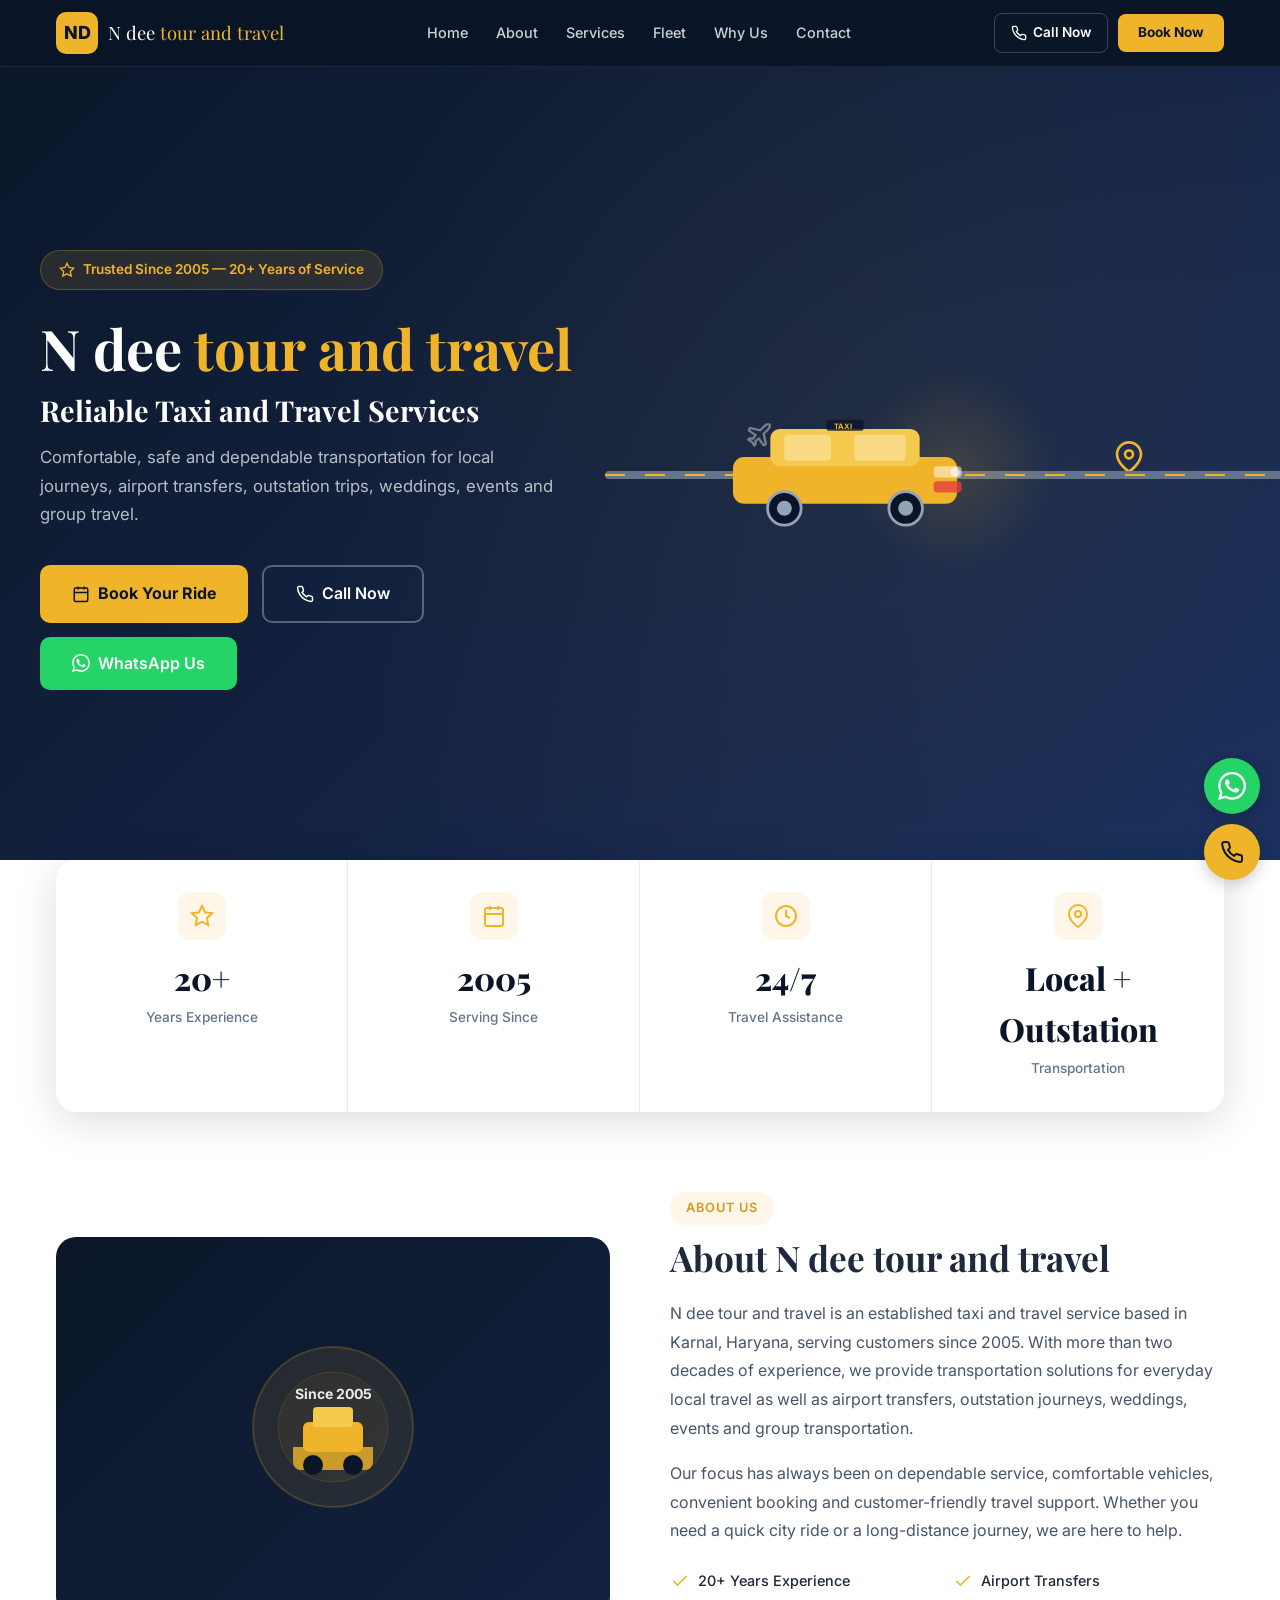
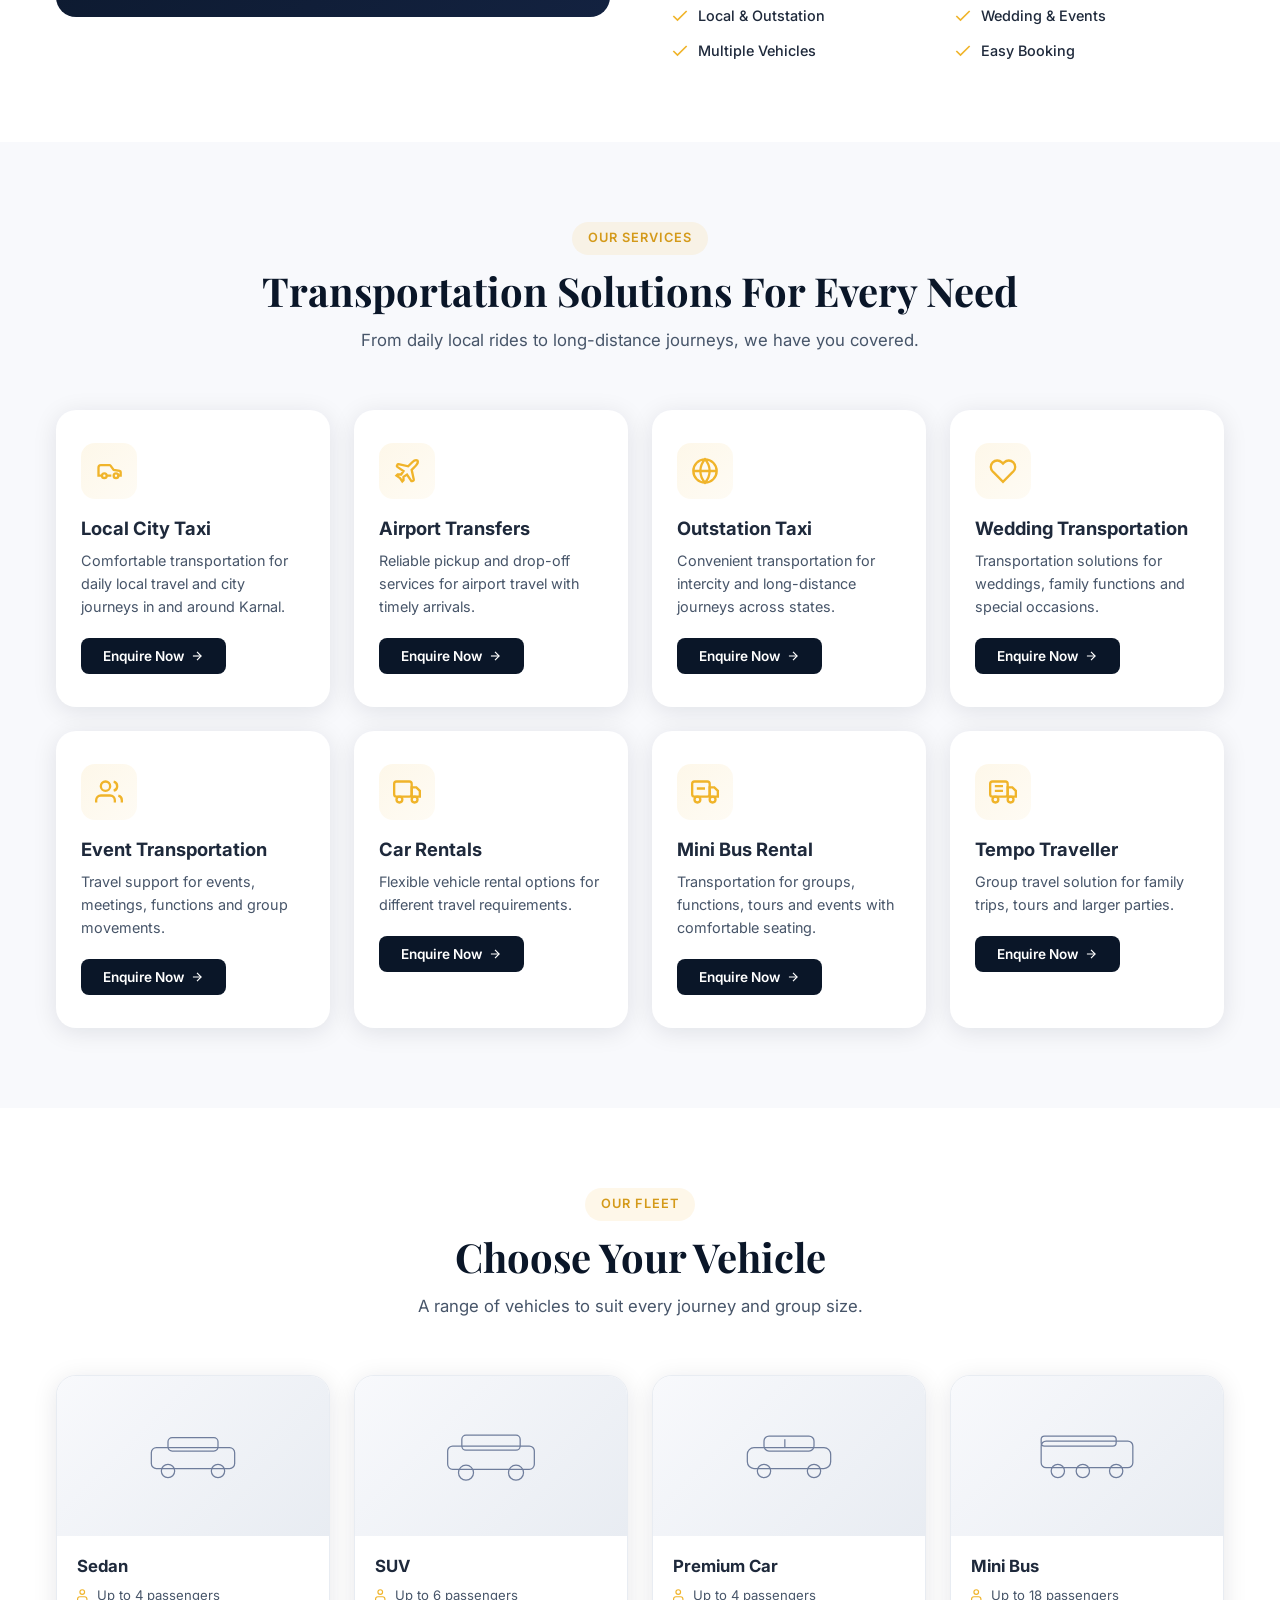
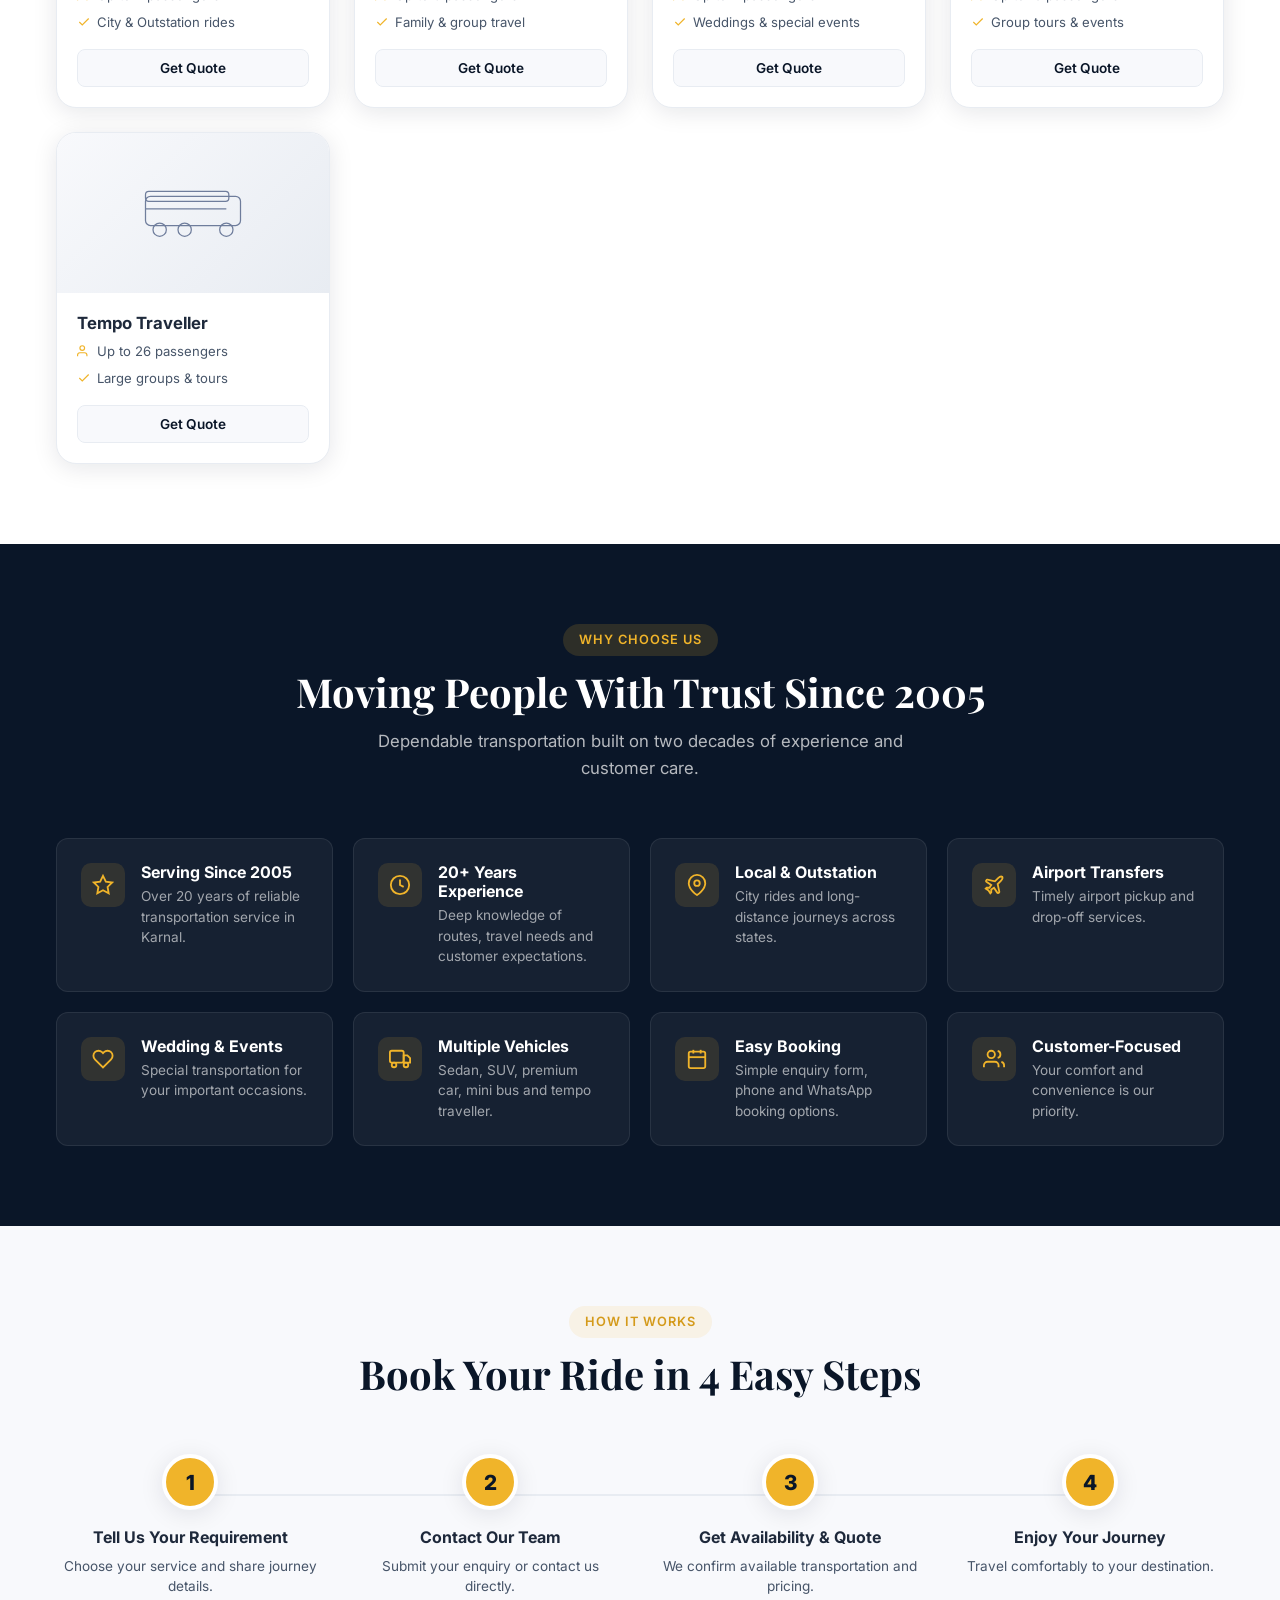
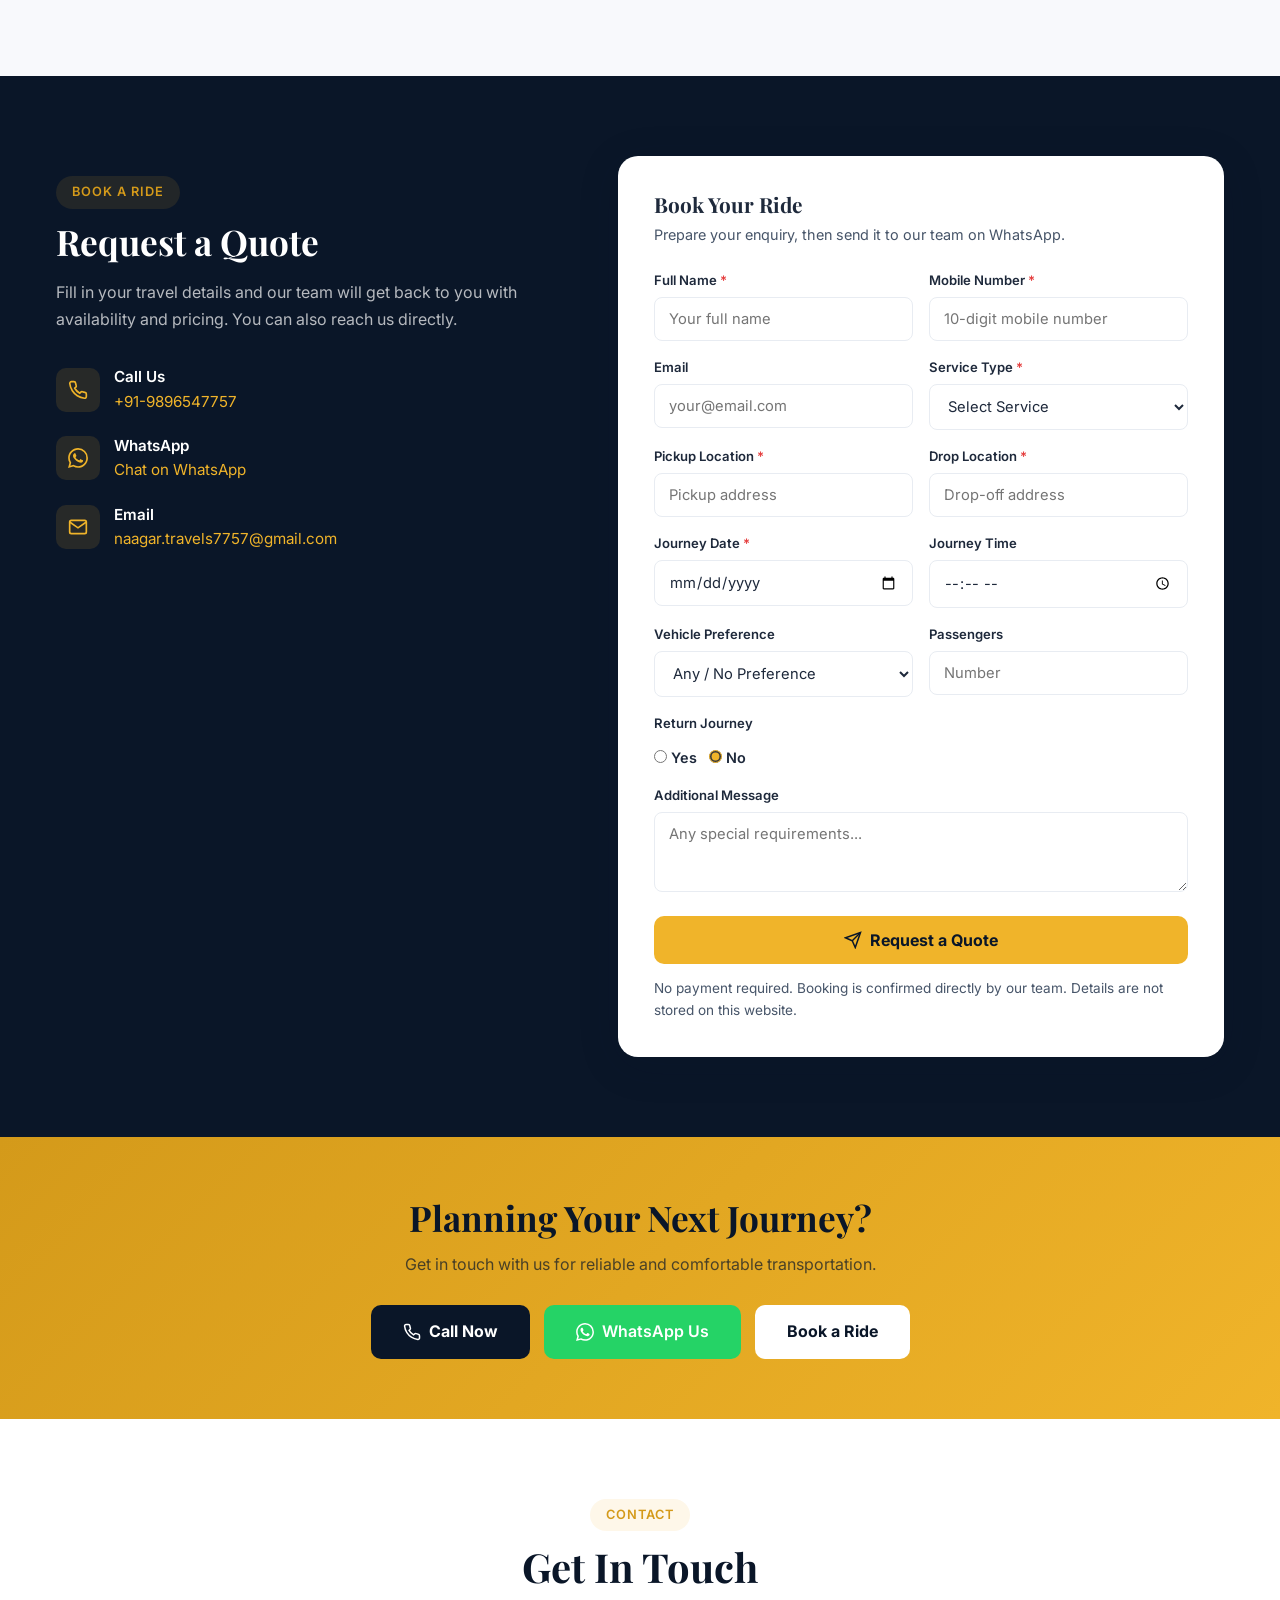
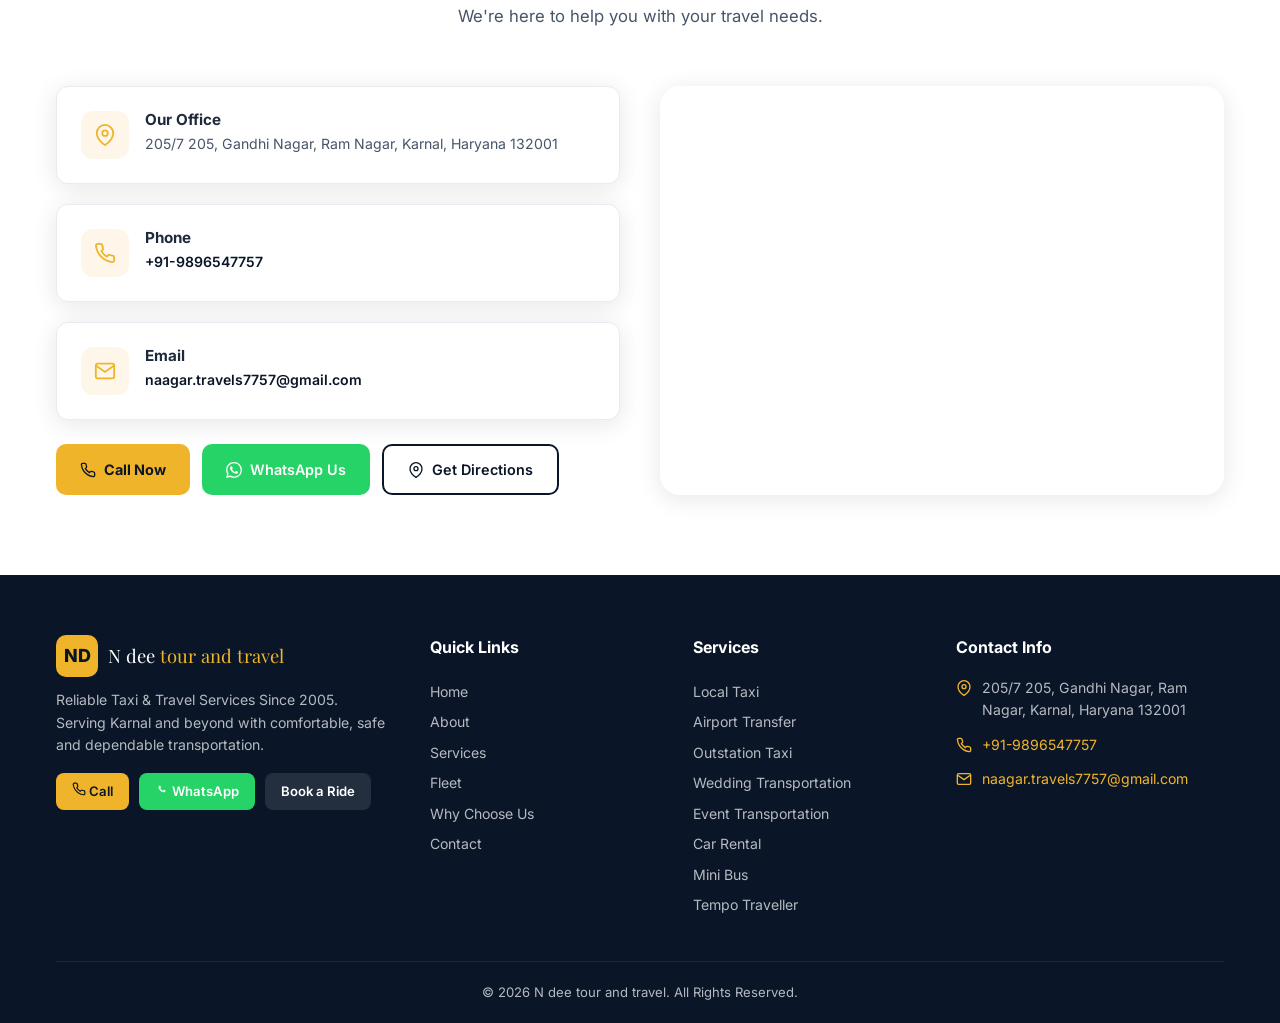
==== website/index.html @ 7e15a79c "Update business address" ====
<!DOCTYPE html>
<html lang="en">
<head>
<meta charset="UTF-8">
<meta name="viewport" content="width=device-width, initial-scale=1.0">
<title>N dee tour and travel | Reliable Taxi & Travel Services in Karnal Since 2005</title>
<meta name="description" content="N dee tour and travel – 20+ years of trusted taxi & travel services in Karnal, Haryana. Local taxi, airport transfers, outstation trips, wedding transportation, car rental, mini bus & tempo traveller. Call +91-9896547757.">
<meta name="keywords" content="Taxi Service in Karnal, Taxi in Karnal, Car Rental in Karnal, Airport Taxi Karnal, Outstation Taxi Karnal, Tempo Traveller Karnal, Mini Bus Rental Karnal, Wedding Transportation Karnal, N dee tour and travel">
<link rel="canonical" href="https://www.ndeetourandtravel.com/">
<meta property="og:title" content="N dee tour and travel | Taxi & Travel Services in Karnal Since 2005">
<meta property="og:description" content="Trusted taxi and travel services in Karnal since 2005. Local taxi, airport transfers, outstation, wedding transportation & more. Call +91-9896547757.">
<meta property="og:type" content="website">
<meta property="og:url" content="https://www.ndeetourandtravel.com/">
<meta property="og:locale" content="en_IN">
<meta name="robots" content="index, follow">
<meta name="theme-color" content="#0a1628">
<link rel="preconnect" href="https://fonts.googleapis.com">
<link rel="preconnect" href="https://fonts.gstatic.com" crossorigin>
<link href="https://fonts.googleapis.com/css2?family=Inter:wght@400;500;600;700;800&family=Playfair+Display:wght@700&display=swap" rel="stylesheet">
<script type="application/ld+json">
{
  "@context": "https://schema.org",
  "@type": "LocalBusiness",
  "name": "N dee tour and travel",
  "description": "Trusted taxi and travel service in Karnal, Haryana since 2005. Local taxi, airport transfers, outstation trips, wedding transportation, car rental, mini bus and tempo traveller services.",
  "url": "https://www.ndeetourandtravel.com",
  "telephone": "+91-9896547757",
  "email": "naagar.travels7757@gmail.com",
  "foundingDate": "2005",
  "address": {
    "@type": "PostalAddress",
    "streetAddress": "205/7 205, Gandhi Nagar, Ram Nagar",
    "addressLocality": "Karnal",
    "addressRegion": "Haryana",
    "postalCode": "132001",
    "addressCountry": "IN"
  },
  "geo": {
    "@type": "GeoCoordinates",
    "latitude": "29.6857",
    "longitude": "76.9905"
  },
  "areaServed": {
    "@type": "City",
    "name": "Karnal"
  },
  "serviceType": ["Taxi Service", "Travel & Transportation", "Car Rental", "Airport Transfer", "Outstation Taxi", "Event Transportation"]
}
</script>
<style>
*,*::before,*::after{margin:0;padding:0;box-sizing:border-box}
:root{
--navy:#0a1628;--navy-light:#132240;--navy-mid:#1a3060;
--gold:#f0b42a;--gold-light:#f5c94e;--gold-dark:#d49a1a;
--white:#ffffff;--off-white:#f8f9fc;--grey-light:#e8ecf2;--grey:#94a3b8;--grey-dark:#64748b;
--text:#1e293b;--text-light:#475569;
--green-wa:#25d366;
--radius:12px;--radius-lg:20px;
--shadow:0 4px 24px rgba(10,22,40,0.10);--shadow-lg:0 8px 40px rgba(10,22,40,0.15);
--transition:0.3s cubic-bezier(0.4,0,0.2,1);
--font-body:'Inter',system-ui,sans-serif;--font-heading:'Playfair Display',serif;
}
html{scroll-behavior:smooth;scroll-padding-top:80px}
body{font-family:var(--font-body);color:var(--text);background:var(--white);line-height:1.6;overflow-x:hidden}
img{max-width:100%;display:block}
a{text-decoration:none;color:inherit}
button{cursor:pointer;border:none;font-family:inherit}
.container{max-width:1200px;margin:0 auto;padding:0 16px}
h1,h2,h3{font-family:var(--font-heading);line-height:1.2}

/* HEADER */
.header{position:fixed;top:0;left:0;right:0;z-index:1000;background:rgba(10,22,40,0.95);backdrop-filter:blur(12px);border-bottom:1px solid rgba(255,255,255,0.08);transition:var(--transition)}
.header-inner{display:flex;align-items:center;justify-content:space-between;padding:12px 16px;max-width:1200px;margin:0 auto}
.logo{display:flex;align-items:center;gap:10px}
.logo-icon{width:42px;height:42px;background:var(--gold);border-radius:10px;display:flex;align-items:center;justify-content:center;font-weight:800;color:var(--navy);font-size:18px}
.logo-text{color:var(--white);font-family:var(--font-heading);font-size:1.15rem}
.logo-text span{color:var(--gold)}
.nav{display:flex;align-items:center;gap:28px}
.nav a{color:rgba(255,255,255,0.8);font-size:0.9rem;font-weight:500;transition:var(--transition);position:relative}
.nav a:hover{color:var(--gold)}
.nav a::after{content:'';position:absolute;bottom:-4px;left:0;width:0;height:2px;background:var(--gold);transition:var(--transition)}
.nav a:hover::after{width:100%}
.header-cta{display:flex;align-items:center;gap:10px}
.btn-call-header{display:flex;align-items:center;gap:6px;color:var(--white);background:transparent;border:1px solid rgba(255,255,255,0.2);padding:8px 16px;border-radius:8px;font-size:0.85rem;font-weight:600;transition:var(--transition)}
.btn-call-header:hover{border-color:var(--gold);color:var(--gold)}
.btn-book-header{background:var(--gold);color:var(--navy);padding:8px 20px;border-radius:8px;font-size:0.85rem;font-weight:700;transition:var(--transition)}
.btn-book-header:hover{background:var(--gold-light);transform:translateY(-1px)}
.hamburger{display:none;flex-direction:column;gap:5px;background:none;padding:8px}
.hamburger span{display:block;width:24px;height:2px;background:var(--white);transition:var(--transition)}
.hamburger.active span:nth-child(1){transform:rotate(45deg) translate(5px,5px)}
.hamburger.active span:nth-child(2){opacity:0}
.hamburger.active span:nth-child(3){transform:rotate(-45deg) translate(5px,-5px)}

/* HERO */
.hero{background:linear-gradient(135deg,var(--navy) 0%,var(--navy-light) 50%,var(--navy-mid) 100%);min-height:100vh;display:flex;align-items:center;padding:120px 16px 80px;position:relative;overflow:hidden}
.hero::before{content:'';position:absolute;inset:0;background:radial-gradient(circle at 70% 50%,rgba(240,180,42,0.06) 0%,transparent 60%)}
.hero-inner{max-width:1200px;margin:0 auto;display:grid;grid-template-columns:1fr 1fr;gap:60px;align-items:center;width:100%}
.hero-content{z-index:2}
.hero-badge{display:inline-flex;align-items:center;gap:8px;background:rgba(240,180,42,0.12);border:1px solid rgba(240,180,42,0.25);color:var(--gold);padding:8px 18px;border-radius:50px;font-size:0.85rem;font-weight:600;margin-bottom:24px}
.hero-badge svg{width:16px;height:16px}
.hero h1{color:var(--white);font-size:clamp(2.2rem,5vw,3.5rem);margin-bottom:20px}
.hero h1 span{color:var(--gold)}
.hero-subheading{color:var(--white);font-size:clamp(1.35rem,3vw,1.8rem);margin:-8px 0 16px}
.hero-desc{color:rgba(255,255,255,0.7);font-size:1.05rem;margin-bottom:36px;max-width:520px;line-height:1.7}
.hero-btns{display:flex;gap:14px;flex-wrap:wrap}
.btn-primary{background:var(--gold);color:var(--navy);padding:14px 32px;border-radius:10px;font-size:1rem;font-weight:700;transition:var(--transition);display:inline-flex;align-items:center;gap:8px}
.btn-primary:hover{background:var(--gold-light);transform:translateY(-2px);box-shadow:0 8px 24px rgba(240,180,42,0.3)}
.btn-secondary{background:transparent;color:var(--white);border:2px solid rgba(255,255,255,0.3);padding:14px 32px;border-radius:10px;font-size:1rem;font-weight:600;transition:var(--transition);display:inline-flex;align-items:center;gap:8px}
.btn-secondary:hover{border-color:var(--white);background:rgba(255,255,255,0.05)}
.btn-whatsapp{background:var(--green-wa);color:var(--white);padding:14px 32px;border-radius:10px;font-size:1rem;font-weight:600;transition:var(--transition);display:inline-flex;align-items:center;gap:8px}
.btn-whatsapp:hover{background:#20bd5a;transform:translateY(-2px)}

/* Hero Animation */
.hero-visual{position:relative;display:flex;align-items:center;justify-content:center;min-height:400px}
.taxi-scene{position:relative;width:100%;max-width:500px}
.road{position:absolute;bottom:60px;left:-20%;right:-20%;height:8px;background:var(--grey-dark);border-radius:4px;overflow:hidden}
.road::after{content:'';position:absolute;top:50%;left:0;width:200%;height:2px;background:repeating-linear-gradient(90deg,var(--gold) 0,var(--gold) 20px,transparent 20px,transparent 40px);transform:translateY(-50%)}
.road-line{animation:roadMove 2s linear infinite}
@keyframes roadMove{to{transform:translateX(-50%)}}
.taxi-svg{width:280px;margin:0 auto;position:relative;z-index:2}
.taxi-body{animation:carBounce 3s ease-in-out infinite}
@keyframes carBounce{0%,100%{transform:translateY(0)}50%{transform:translateY(-6px)}}
.glow-circle{position:absolute;width:200px;height:200px;border-radius:50%;background:radial-gradient(circle,rgba(240,180,42,0.15) 0%,transparent 70%);top:50%;left:50%;transform:translate(-50%,-50%);z-index:1}
.float-pin{position:absolute;top:40px;right:60px;animation:floatEl 4s ease-in-out infinite}
.float-plane{position:absolute;top:20px;left:40px;animation:floatEl 5s ease-in-out infinite 1s}
@keyframes floatEl{0%,100%{transform:translateY(0)}50%{transform:translateY(-12px)}}

/* Stats */
.stats{background:var(--white);margin-top:-40px;position:relative;z-index:10}
.stats-grid{display:grid;grid-template-columns:repeat(4,1fr);background:var(--white);border-radius:var(--radius-lg);box-shadow:var(--shadow-lg);overflow:hidden}
.stat-item{padding:32px 24px;text-align:center;border-right:1px solid var(--grey-light);transition:var(--transition)}
.stat-item:last-child{border-right:none}
.stat-item:hover{background:var(--off-white)}
.stat-icon{width:48px;height:48px;background:rgba(240,180,42,0.1);border-radius:12px;display:flex;align-items:center;justify-content:center;margin:0 auto 12px}
.stat-icon svg{width:24px;height:24px;color:var(--gold)}
.stat-number{font-size:2rem;font-weight:800;color:var(--navy);font-family:var(--font-heading)}
.stat-label{font-size:0.85rem;color:var(--grey-dark);margin-top:4px;font-weight:500}

/* Section styles */
.section{padding:80px 16px}
.section-dark{background:var(--navy);color:var(--white)}
.section-alt{background:var(--off-white)}
.section-header{text-align:center;margin-bottom:56px}
.section-header h2{font-size:clamp(1.8rem,3.5vw,2.5rem);color:var(--navy);margin-bottom:12px}
.section-dark .section-header h2{color:var(--white)}
.section-header p{color:var(--text-light);font-size:1.05rem;max-width:600px;margin:0 auto}
.section-dark .section-header p{color:rgba(255,255,255,0.7)}
.section-label{display:inline-block;background:rgba(240,180,42,0.1);color:var(--gold-dark);padding:6px 16px;border-radius:50px;font-size:0.8rem;font-weight:600;text-transform:uppercase;letter-spacing:1px;margin-bottom:12px}
.section-dark .section-label{background:rgba(240,180,42,0.15);color:var(--gold)}

/* About */
.about-grid{display:grid;grid-template-columns:1fr 1fr;gap:60px;align-items:center}
.about-visual{position:relative;border-radius:var(--radius-lg);overflow:hidden;background:linear-gradient(135deg,var(--navy),var(--navy-light));padding:40px;display:flex;align-items:center;justify-content:center;min-height:380px}
.about-content h2{font-size:clamp(1.6rem,3vw,2.2rem);margin-bottom:20px}
.about-content p{color:var(--text-light);margin-bottom:16px;line-height:1.8}
.about-features{display:grid;grid-template-columns:1fr 1fr;gap:12px;margin-top:24px}
.about-feat{display:flex;align-items:center;gap:8px;font-size:0.9rem;font-weight:500;color:var(--text)}
.about-feat svg{width:20px;height:20px;color:var(--gold);flex-shrink:0}

/* Services */
.services-grid{display:grid;grid-template-columns:repeat(auto-fill,minmax(270px,1fr));gap:24px}
.service-card{background:var(--white);border-radius:var(--radius-lg);padding:32px 24px;box-shadow:var(--shadow);transition:var(--transition);border:1px solid transparent;position:relative;overflow:hidden}
.service-card:hover{transform:translateY(-6px);box-shadow:var(--shadow-lg);border-color:rgba(240,180,42,0.2)}
.service-card::before{content:'';position:absolute;top:0;left:0;right:0;height:3px;background:var(--gold);transform:scaleX(0);transition:var(--transition);transform-origin:left}
.service-card:hover::before{transform:scaleX(1)}
.service-icon{width:56px;height:56px;background:linear-gradient(135deg,rgba(240,180,42,0.1),rgba(240,180,42,0.05));border-radius:14px;display:flex;align-items:center;justify-content:center;margin-bottom:18px}
.service-icon svg{width:28px;height:28px;color:var(--gold)}
.service-card h3{font-size:1.15rem;margin-bottom:10px;font-family:var(--font-body);font-weight:700}
.service-card p{color:var(--text-light);font-size:0.9rem;margin-bottom:20px;line-height:1.6}
.service-card.has-image{padding-top:0}
.service-card-image{width:calc(100% + 48px);height:180px;object-fit:cover;margin:0 -24px 20px;border-radius:var(--radius-lg) var(--radius-lg) 0 0}
.service-icon-fallback{display:grid;place-items:center;width:48px;height:48px;border-radius:12px;background:rgba(240,180,42,.16);color:var(--gold-dark);font-size:1.3rem;margin-bottom:18px}
.btn-enquire{background:var(--navy);color:var(--white);padding:10px 22px;border-radius:8px;font-size:0.85rem;font-weight:600;transition:var(--transition);display:inline-flex;align-items:center;gap:6px}
.btn-enquire:hover{background:var(--gold);color:var(--navy)}

/* Fleet */
.fleet-grid{display:grid;grid-template-columns:repeat(auto-fill,minmax(220px,1fr));gap:24px}
.fleet-card{background:var(--white);border-radius:var(--radius-lg);overflow:hidden;box-shadow:var(--shadow);transition:var(--transition);border:1px solid var(--grey-light)}
.fleet-card:hover{transform:translateY(-4px);box-shadow:var(--shadow-lg)}
.fleet-img{height:160px;background:linear-gradient(135deg,var(--off-white),var(--grey-light));display:flex;align-items:center;justify-content:center;padding:20px}
.fleet-img svg{width:100px;height:60px;color:var(--navy-mid);opacity:0.6}
.fleet-info{padding:20px}
.fleet-info h3{font-size:1.05rem;margin-bottom:8px;font-family:var(--font-body);font-weight:700}
.fleet-meta{display:flex;flex-direction:column;gap:6px;margin-bottom:16px}
.fleet-meta span{font-size:0.82rem;color:var(--text-light);display:flex;align-items:center;gap:6px}
.fleet-meta svg{width:14px;height:14px;color:var(--gold)}
.btn-quote{width:100%;background:var(--off-white);color:var(--navy);padding:10px;border-radius:8px;font-size:0.85rem;font-weight:600;transition:var(--transition);text-align:center;border:1px solid var(--grey-light)}
.btn-quote:hover{background:var(--gold);color:var(--navy);border-color:var(--gold)}

/* Why Choose */
.why-grid{display:grid;grid-template-columns:repeat(auto-fill,minmax(250px,1fr));gap:20px}
.why-item{display:flex;align-items:flex-start;gap:16px;padding:24px;background:rgba(255,255,255,0.05);border-radius:var(--radius);border:1px solid rgba(255,255,255,0.08);transition:var(--transition)}
.why-item:hover{background:rgba(255,255,255,0.08);border-color:rgba(240,180,42,0.2)}
.why-icon{width:44px;height:44px;background:rgba(240,180,42,0.12);border-radius:10px;display:flex;align-items:center;justify-content:center;flex-shrink:0}
.why-icon svg{width:22px;height:22px;color:var(--gold)}
.why-item h3{font-size:1rem;font-family:var(--font-body);font-weight:700;color:var(--white);margin-bottom:4px}
.why-item p{font-size:0.85rem;color:rgba(255,255,255,0.6);line-height:1.5}

/* How It Works */
.steps-grid{display:grid;grid-template-columns:repeat(4,1fr);gap:32px;position:relative}
.steps-grid::before{content:'';position:absolute;top:40px;left:12%;right:12%;height:2px;background:var(--grey-light)}
.step-item{text-align:center;position:relative}
.step-num{width:56px;height:56px;background:var(--gold);color:var(--navy);border-radius:50%;display:flex;align-items:center;justify-content:center;font-size:1.3rem;font-weight:800;margin:0 auto 18px;position:relative;z-index:2;border:4px solid var(--white);box-shadow:var(--shadow)}
.step-item h3{font-size:1rem;font-family:var(--font-body);font-weight:700;margin-bottom:8px}
.step-item p{font-size:0.85rem;color:var(--text-light);line-height:1.5}

/* Booking Form */
.booking{background:var(--navy)}
.booking-inner{display:grid;grid-template-columns:1fr 1.2fr;gap:60px;align-items:start}
.booking-info{color:var(--white);padding-top:20px}
.booking-info h2{font-size:clamp(1.6rem,3vw,2.2rem);margin-bottom:16px}
.booking-info p{color:rgba(255,255,255,0.7);margin-bottom:32px;line-height:1.7}
.booking-contact-item{display:flex;align-items:center;gap:14px;margin-bottom:20px}
.booking-contact-item .bci-icon{width:44px;height:44px;background:rgba(240,180,42,0.12);border-radius:10px;display:flex;align-items:center;justify-content:center;flex-shrink:0}
.booking-contact-item .bci-icon svg{width:20px;height:20px;color:var(--gold)}
.booking-contact-item .bci-text{font-size:0.95rem;color:rgba(255,255,255,0.8)}
.booking-contact-item .bci-text strong{display:block;color:var(--white);font-weight:600}
.booking-form-wrap{background:var(--white);border-radius:var(--radius-lg);padding:36px;box-shadow:var(--shadow-lg)}
.form-title{font-size:1.3rem;font-weight:700;margin-bottom:6px}
.form-subtitle{font-size:0.9rem;color:var(--text-light);margin-bottom:24px}
.form-grid{display:grid;grid-template-columns:1fr 1fr;gap:16px}
.form-group{display:flex;flex-direction:column}
.form-group.full{grid-column:1/-1}
.form-group label{font-size:0.82rem;font-weight:600;color:var(--text);margin-bottom:6px}
.form-group label .req{color:#e53e3e}
.form-group input,.form-group select,.form-group textarea{padding:12px 14px;border:1.5px solid var(--grey-light);border-radius:8px;font-size:0.92rem;font-family:var(--font-body);transition:var(--transition);background:var(--white);color:var(--text)}
.form-group input:focus,.form-group select:focus,.form-group textarea:focus{outline:none;border-color:var(--gold);box-shadow:0 0 0 3px rgba(240,180,42,0.1)}
.form-group input.error,.form-group select.error{border-color:#e53e3e}
.form-group .error-msg{font-size:0.78rem;color:#e53e3e;margin-top:4px;display:none}
.form-group .error-msg.show{display:block}
.form-group textarea{resize:vertical;min-height:80px}
.return-toggle{display:flex;align-items:center;gap:12px;margin-top:6px}
.return-toggle label{margin-bottom:0;font-size:0.9rem;cursor:pointer}
.return-toggle input[type=radio]{accent-color:var(--gold)}
.btn-submit{width:100%;background:var(--gold);color:var(--navy);padding:14px;border-radius:10px;font-size:1rem;font-weight:700;transition:var(--transition);margin-top:8px;display:flex;align-items:center;justify-content:center;gap:8px}
.btn-submit:hover{background:var(--gold-light);transform:translateY(-1px)}
.btn-submit:disabled{opacity:0.6;cursor:not-allowed;transform:none}
.form-success{display:none;text-align:center;padding:40px 20px}
.form-success.show{display:block}
.form-success .check-circle{width:64px;height:64px;background:rgba(34,197,94,0.1);border-radius:50%;display:flex;align-items:center;justify-content:center;margin:0 auto 16px}
.form-success .check-circle svg{width:32px;height:32px;color:#22c55e}
.form-success h3{font-size:1.3rem;margin-bottom:8px}
.form-success p{color:var(--text-light);margin-bottom:24px}
.btn-wa-continue{background:var(--green-wa);color:var(--white);padding:14px 28px;border-radius:10px;font-size:1rem;font-weight:600;transition:var(--transition);display:inline-flex;align-items:center;gap:8px}
.btn-wa-continue:hover{background:#20bd5a}

/* CTA Section */
.cta-section{background:linear-gradient(135deg,var(--gold-dark),var(--gold));padding:60px 16px;text-align:center}
.cta-section h2{color:var(--navy);font-size:clamp(1.6rem,3vw,2.2rem);margin-bottom:12px}
.cta-section p{color:rgba(10,22,40,0.7);font-size:1rem;margin-bottom:28px;max-width:500px;margin-left:auto;margin-right:auto}
.cta-btns{display:flex;gap:14px;justify-content:center;flex-wrap:wrap}
.btn-dark{background:var(--navy);color:var(--white);padding:14px 32px;border-radius:10px;font-size:1rem;font-weight:700;transition:var(--transition);display:inline-flex;align-items:center;gap:8px}
.btn-dark:hover{background:var(--navy-light);transform:translateY(-2px)}

/* Contact */
.contact-grid{display:grid;grid-template-columns:1fr 1fr;gap:40px}
.contact-info-cards{display:flex;flex-direction:column;gap:20px}
.contact-card{background:var(--white);padding:24px;border-radius:var(--radius);box-shadow:var(--shadow);display:flex;align-items:flex-start;gap:16px;transition:var(--transition);border:1px solid var(--grey-light)}
.contact-card:hover{box-shadow:var(--shadow-lg);border-color:rgba(240,180,42,0.2)}
.contact-card .cc-icon{width:48px;height:48px;background:rgba(240,180,42,0.1);border-radius:12px;display:flex;align-items:center;justify-content:center;flex-shrink:0}
.contact-card .cc-icon svg{width:22px;height:22px;color:var(--gold)}
.contact-card h3{font-size:0.95rem;font-family:var(--font-body);font-weight:700;margin-bottom:4px}
.contact-card p{font-size:0.88rem;color:var(--text-light);line-height:1.5}
.contact-card a{color:var(--navy);font-weight:600;transition:var(--transition)}
.contact-card a:hover{color:var(--gold)}
.contact-btns{display:flex;gap:12px;margin-top:24px;flex-wrap:wrap}
.map-container{border-radius:var(--radius-lg);overflow:hidden;height:100%;min-height:360px;box-shadow:var(--shadow)}
.map-container iframe{width:100%;height:100%;min-height:360px;border:none}

/* Footer */
.footer{background:var(--navy);color:rgba(255,255,255,0.7);padding:60px 16px 0}
.footer-grid{display:grid;grid-template-columns:1.5fr 1fr 1fr 1.2fr;gap:40px;margin-bottom:40px}
.footer h4{color:var(--white);font-family:var(--font-body);font-weight:700;font-size:1rem;margin-bottom:16px}
.footer-about .logo{margin-bottom:12px}
.footer-about p{font-size:0.88rem;line-height:1.6}
.footer-links a{display:block;font-size:0.88rem;padding:4px 0;transition:var(--transition)}
.footer-links a:hover{color:var(--gold);padding-left:6px}
.footer-contact-item{display:flex;align-items:flex-start;gap:10px;margin-bottom:12px;font-size:0.88rem}
.footer-contact-item svg{width:16px;height:16px;color:var(--gold);flex-shrink:0;margin-top:3px}
.footer-btns{display:flex;gap:10px;margin-top:16px;flex-wrap:wrap}
.footer-btns a{padding:8px 16px;border-radius:8px;font-size:0.82rem;font-weight:600;transition:var(--transition)}
.footer-bottom{border-top:1px solid rgba(255,255,255,0.08);padding:20px 0;text-align:center;font-size:0.82rem}

/* Floating buttons */
.floating-btns{position:fixed;bottom:20px;right:20px;z-index:999;display:flex;flex-direction:column;gap:10px}
.float-btn{width:56px;height:56px;border-radius:50%;display:flex;align-items:center;justify-content:center;box-shadow:0 4px 16px rgba(0,0,0,0.2);transition:var(--transition)}
.float-btn:hover{transform:scale(1.08)}
.float-btn-wa{background:var(--green-wa)}
.float-btn-wa svg{width:28px;height:28px;color:var(--white)}
.float-btn-call{background:var(--gold)}
.float-btn-call svg{width:24px;height:24px;color:var(--navy)}

/* Mobile sticky */
.mobile-sticky{display:none;position:fixed;bottom:0;left:0;right:0;z-index:998;background:var(--navy);padding:10px 16px;gap:8px;border-top:1px solid rgba(255,255,255,0.1)}
.mobile-sticky a{flex:1;padding:12px;border-radius:8px;font-size:0.85rem;font-weight:700;text-align:center;display:flex;align-items:center;justify-content:center;gap:6px}
.ms-book{background:var(--gold);color:var(--navy)}
.ms-call{background:transparent;color:var(--white);border:1px solid rgba(255,255,255,0.2)}
.ms-wa{background:var(--green-wa);color:var(--white)}

/* Scroll Reveal */
.reveal{opacity:0;transform:translateY(30px);transition:opacity 0.6s ease,transform 0.6s ease}
.reveal.visible{opacity:1;transform:translateY(0)}

/* Reduced motion */
@media(prefers-reduced-motion:reduce){
*{animation:none!important;transition-duration:0.01ms!important}
.reveal{opacity:1;transform:none}
}

/* RESPONSIVE */
@media(max-width:1024px){
.nav{display:none;position:fixed;top:68px;left:0;right:0;background:var(--navy);flex-direction:column;padding:24px;gap:16px;border-bottom:2px solid var(--gold)}
.nav.open{display:flex}
.nav a{font-size:1rem;padding:8px 0}
.hamburger{display:flex}
.hero-inner{grid-template-columns:1fr;text-align:center}
.hero-desc{margin:0 auto 36px}
.hero-btns{justify-content:center}
.hero-visual{display:none}
.stats-grid{grid-template-columns:repeat(2,1fr)}
.stat-item:nth-child(2){border-right:none}
.about-grid{grid-template-columns:1fr}
.about-visual{min-height:240px}
.booking-inner{grid-template-columns:1fr}
.steps-grid{grid-template-columns:repeat(2,1fr);gap:24px}
.steps-grid::before{display:none}
.contact-grid{grid-template-columns:1fr}
.footer-grid{grid-template-columns:repeat(2,1fr)}
}
@media(max-width:768px){
.header-cta{display:none}
.section{padding:60px 16px}
.stats-grid{grid-template-columns:repeat(2,1fr)}
.form-grid{grid-template-columns:1fr}
.booking-form-wrap{padding:24px}
.fleet-grid{grid-template-columns:repeat(auto-fill,minmax(160px,1fr))}
.why-grid{grid-template-columns:1fr}
.steps-grid{grid-template-columns:1fr;gap:20px}
.footer-grid{grid-template-columns:1fr}
.floating-btns{display:none}
.mobile-sticky{display:flex}
body{padding-bottom:70px}
}
@media(max-width:480px){
.hero{padding:100px 16px 60px}
.hero h1{font-size:1.8rem}
.hero-btns{flex-direction:column;align-items:center}
.btn-primary,.btn-secondary,.btn-whatsapp{width:100%;justify-content:center}
.stats-grid{grid-template-columns:1fr 1fr}
.stat-item{padding:20px 16px}
.services-grid{grid-template-columns:1fr}
.about-features{grid-template-columns:1fr}
.cta-btns{flex-direction:column;align-items:center}
.btn-dark,.btn-whatsapp{width:100%;justify-content:center}
}
</style>
<link rel="icon" href="favicon.svg" type="image/svg+xml">
</head>
<body>

<!-- HEADER -->
<header class="header" id="header">
<div class="header-inner">
<a href="#home" class="logo">
<div class="logo-icon">ND</div>
<div class="logo-text">N dee <span>tour and travel</span></div>
</a>
<nav class="nav" id="nav">
<a href="#home" onclick="closeNav()">Home</a>
<a href="#about" onclick="closeNav()">About</a>
<a href="#services" onclick="closeNav()">Services</a>
<a href="#fleet" onclick="closeNav()">Fleet</a>
<a href="#why" onclick="closeNav()">Why Us</a>
<a href="#contact" onclick="closeNav()">Contact</a>
</nav>
<div class="header-cta">
<a href="tel:+919896547757" class="btn-call-header"><svg width="16" height="16" viewBox="0 0 24 24" fill="none" stroke="currentColor" stroke-width="2"><path d="M22 16.92v3a2 2 0 01-2.18 2 19.79 19.79 0 01-8.63-3.07 19.5 19.5 0 01-6-6 19.79 19.79 0 01-3.07-8.67A2 2 0 014.11 2h3a2 2 0 012 1.72c.127.96.361 1.903.7 2.81a2 2 0 01-.45 2.11L8.09 9.91a16 16 0 006 6l1.27-1.27a2 2 0 012.11-.45c.907.339 1.85.573 2.81.7A2 2 0 0122 16.92z"/></svg> Call Now</a>
<a href="#booking" class="btn-book-header">Book Now</a>
</div>
<button class="hamburger" id="hamburger" onclick="toggleNav()" aria-label="Menu">
<span></span><span></span><span></span>
</button>
</div>
</header>

<!-- HERO -->
<section class="hero" id="home">
<div class="hero-inner">
<div class="hero-content">
<div class="hero-badge">
<svg viewBox="0 0 24 24" fill="none" stroke="currentColor" stroke-width="2"><path d="M12 2L15.09 8.26 22 9.27 17 14.14 18.18 21.02 12 17.77 5.82 21.02 7 14.14 2 9.27 8.91 8.26 12 2z"/></svg>
Trusted Since 2005 — 20+ Years of Service
</div>
<h1>N dee <span>tour and travel</span></h1>
<h2 class="hero-subheading">Reliable Taxi and Travel Services</h2>
<p class="hero-desc">Comfortable, safe and dependable transportation for local journeys, airport transfers, outstation trips, weddings, events and group travel.</p>
<div class="hero-btns">
<a href="#booking" class="btn-primary"><svg width="18" height="18" viewBox="0 0 24 24" fill="none" stroke="currentColor" stroke-width="2"><rect x="3" y="4" width="18" height="18" rx="2" ry="2"/><line x1="16" y1="2" x2="16" y2="6"/><line x1="8" y1="2" x2="8" y2="6"/><line x1="3" y1="10" x2="21" y2="10"/></svg> Book Your Ride</a>
<a href="tel:+919896547757" class="btn-secondary"><svg width="18" height="18" viewBox="0 0 24 24" fill="none" stroke="currentColor" stroke-width="2"><path d="M22 16.92v3a2 2 0 01-2.18 2 19.79 19.79 0 01-8.63-3.07 19.5 19.5 0 01-6-6 19.79 19.79 0 01-3.07-8.67A2 2 0 014.11 2h3a2 2 0 012 1.72c.127.96.361 1.903.7 2.81a2 2 0 01-.45 2.11L8.09 9.91a16 16 0 006 6l1.27-1.27a2 2 0 012.11-.45c.907.339 1.85.573 2.81.7A2 2 0 0122 16.92z"/></svg> Call Now</a>
<a href="https://wa.me/919896547757?text=Hello%20N%20D%20Tour%20%26%20Travel%2C%20I%20would%20like%20to%20enquire%20about%20your%20taxi%20service." target="_blank" rel="noopener" class="btn-whatsapp"><svg width="18" height="18" viewBox="0 0 24 24" fill="currentColor"><path d="M17.472 14.382c-.297-.149-1.758-.867-2.03-.967-.273-.099-.471-.148-.67.15-.197.297-.767.966-.94 1.164-.173.199-.347.223-.644.075-.297-.15-1.255-.463-2.39-1.475-.883-.788-1.48-1.761-1.653-2.059-.173-.297-.018-.458.13-.606.134-.133.298-.347.446-.52.149-.174.198-.298.298-.497.099-.198.05-.371-.025-.52-.075-.149-.669-1.612-.916-2.207-.242-.579-.487-.5-.669-.51-.173-.008-.371-.01-.57-.01-.198 0-.52.074-.792.372-.272.297-1.04 1.016-1.04 2.479 0 1.462 1.065 2.875 1.213 3.074.149.198 2.096 3.2 5.077 4.487.709.306 1.262.489 1.694.625.712.227 1.36.195 1.871.118.571-.085 1.758-.719 2.006-1.413.248-.694.248-1.289.173-1.413-.074-.124-.272-.198-.57-.347m-5.421 7.403h-.004a9.87 9.87 0 01-5.031-1.378l-.361-.214-3.741.982.998-3.648-.235-.374a9.86 9.86 0 01-1.51-5.26c.001-5.45 4.436-9.884 9.888-9.884 2.64 0 5.122 1.03 6.988 2.898a9.825 9.825 0 012.893 6.994c-.003 5.45-4.437 9.884-9.885 9.884m8.413-18.297A11.815 11.815 0 0012.05 0C5.495 0 .16 5.335.157 11.892c0 2.096.547 4.142 1.588 5.945L.057 24l6.305-1.654a11.882 11.882 0 005.683 1.448h.005c6.554 0 11.89-5.335 11.893-11.893a11.821 11.821 0 00-3.48-8.413z"/></svg> WhatsApp Us</a>
</div>
</div>
<div class="hero-visual" aria-hidden="true">
<div class="taxi-scene">
<div class="glow-circle"></div>
<div class="float-pin"><svg width="32" height="32" viewBox="0 0 24 24" fill="none" stroke="var(--gold)" stroke-width="2"><path d="M21 10c0 7-9 13-9 13s-9-6-9-13a9 9 0 0118 0z"/><circle cx="12" cy="10" r="3"/></svg></div>
<div class="float-plane"><svg width="28" height="28" viewBox="0 0 24 24" fill="none" stroke="rgba(255,255,255,0.4)" stroke-width="2"><path d="M17.8 19.2L16 11l3.5-3.5C21 6 21.5 4 21 3c-1-.5-3 0-4.5 1.5L13 8 4.8 6.2c-.5-.1-.9.1-1.1.5l-.3.5c-.2.5-.1 1 .3 1.3L9 12l-2 3H4l-1 1 3 2 2 3 1-1v-3l3-2 3.5 5.3c.3.4.8.5 1.3.3l.5-.2c.4-.3.6-.7.5-1.2z"/></svg></div>
<svg class="taxi-svg" viewBox="0 0 300 140" fill="none" xmlns="http://www.w3.org/2000/svg">
<g class="taxi-body">
<rect x="30" y="60" width="240" height="50" rx="12" fill="var(--gold)"/>
<rect x="70" y="30" width="160" height="40" rx="10" fill="var(--gold-light)"/>
<rect x="85" y="36" width="50" height="28" rx="4" fill="rgba(255,255,255,0.3)"/>
<rect x="160" y="36" width="55" height="28" rx="4" fill="rgba(255,255,255,0.3)"/>
<circle cx="85" cy="115" r="18" fill="var(--navy)" stroke="var(--grey)" stroke-width="3"/>
<circle cx="85" cy="115" r="8" fill="var(--grey)"/>
<circle cx="215" cy="115" r="18" fill="var(--navy)" stroke="var(--grey)" stroke-width="3"/>
<circle cx="215" cy="115" r="8" fill="var(--grey)"/>
<rect x="245" y="70" width="30" height="12" rx="4" fill="rgba(255,255,255,0.5)"/>
<rect x="245" y="86" width="30" height="12" rx="4" fill="#e53e3e" opacity="0.8"/>
<circle cx="268" cy="76" r="5" fill="#fff" opacity="0.6"/>
<rect x="130" y="20" width="40" height="12" rx="3" fill="var(--navy)" opacity="0.8"/>
<text x="138" y="30" fill="var(--gold)" font-size="8" font-weight="700" font-family="Inter,sans-serif">TAXI</text>
</g>
</svg>
<div class="road"><div class="road-line" style="position:absolute;top:50%;left:0;width:200%;height:2px;background:repeating-linear-gradient(90deg,var(--gold) 0,var(--gold) 20px,transparent 20px,transparent 40px);transform:translateY(-50%)"></div></div>
</div>
</div>
</div>
</section>

<!-- STATS -->
<section class="stats">
<div class="container">
<div class="stats-grid reveal">
<div class="stat-item">
<div class="stat-icon"><svg viewBox="0 0 24 24" fill="none" stroke="currentColor" stroke-width="2"><path d="M12 2L15.09 8.26 22 9.27 17 14.14 18.18 21.02 12 17.77 5.82 21.02 7 14.14 2 9.27 8.91 8.26 12 2z"/></svg></div>
<div class="stat-number" data-count="20">0+</div>
<div class="stat-label">Years Experience</div>
</div>
<div class="stat-item">
<div class="stat-icon"><svg viewBox="0 0 24 24" fill="none" stroke="currentColor" stroke-width="2"><rect x="3" y="4" width="18" height="18" rx="2"/><line x1="16" y1="2" x2="16" y2="6"/><line x1="8" y1="2" x2="8" y2="6"/><line x1="3" y1="10" x2="21" y2="10"/></svg></div>
<div class="stat-number" data-count="2005" data-raw="true">2005</div>
<div class="stat-label">Serving Since</div>
</div>
<div class="stat-item">
<div class="stat-icon"><svg viewBox="0 0 24 24" fill="none" stroke="currentColor" stroke-width="2"><circle cx="12" cy="12" r="10"/><polyline points="12 6 12 12 16 14"/></svg></div>
<div class="stat-number">24/7</div>
<div class="stat-label">Travel Assistance</div>
</div>
<div class="stat-item">
<div class="stat-icon"><svg viewBox="0 0 24 24" fill="none" stroke="currentColor" stroke-width="2"><path d="M21 10c0 7-9 13-9 13s-9-6-9-13a9 9 0 0118 0z"/><circle cx="12" cy="10" r="3"/></svg></div>
<div class="stat-number">Local + Outstation</div>
<div class="stat-label">Transportation</div>
</div>
</div>
</div>
</section>

<!-- ABOUT -->
<section class="section" id="about">
<div class="container">
<div class="about-grid">
<div class="about-visual reveal" aria-hidden="true">
<svg width="200" height="200" viewBox="0 0 200 200" fill="none">
<circle cx="100" cy="100" r="80" fill="rgba(240,180,42,0.1)" stroke="rgba(240,180,42,0.2)" stroke-width="2"/>
<circle cx="100" cy="100" r="55" fill="rgba(240,180,42,0.05)" stroke="rgba(240,180,42,0.15)" stroke-width="1"/>
<path d="M60 120h80v15a8 8 0 01-8 8H68a8 8 0 01-8-8v-15z" fill="var(--gold)" opacity="0.8"/>
<rect x="70" y="95" width="60" height="30" rx="6" fill="var(--gold)"/>
<rect x="80" y="80" width="40" height="20" rx="4" fill="var(--gold-light)"/>
<circle cx="80" cy="138" r="10" fill="var(--navy)"/>
<circle cx="120" cy="138" r="10" fill="var(--navy)"/>
<text x="100" y="72" text-anchor="middle" fill="var(--white)" font-size="14" font-weight="700" font-family="Inter,sans-serif" opacity="0.9">Since 2005</text>
</svg>
</div>
<div class="about-content reveal">
<span class="section-label">About Us</span>
<h2>About N dee tour and travel</h2>
<p>N dee tour and travel is an established taxi and travel service based in Karnal, Haryana, serving customers since 2005. With more than two decades of experience, we provide transportation solutions for everyday local travel as well as airport transfers, outstation journeys, weddings, events and group transportation.</p>
<p>Our focus has always been on dependable service, comfortable vehicles, convenient booking and customer-friendly travel support. Whether you need a quick city ride or a long-distance journey, we are here to help.</p>
<div class="about-features">
<div class="about-feat"><svg viewBox="0 0 24 24" fill="none" stroke="currentColor" stroke-width="2"><polyline points="20 6 9 17 4 12"/></svg> 20+ Years Experience</div>
<div class="about-feat"><svg viewBox="0 0 24 24" fill="none" stroke="currentColor" stroke-width="2"><polyline points="20 6 9 17 4 12"/></svg> Airport Transfers</div>
<div class="about-feat"><svg viewBox="0 0 24 24" fill="none" stroke="currentColor" stroke-width="2"><polyline points="20 6 9 17 4 12"/></svg> Local & Outstation</div>
<div class="about-feat"><svg viewBox="0 0 24 24" fill="none" stroke="currentColor" stroke-width="2"><polyline points="20 6 9 17 4 12"/></svg> Wedding & Events</div>
<div class="about-feat"><svg viewBox="0 0 24 24" fill="none" stroke="currentColor" stroke-width="2"><polyline points="20 6 9 17 4 12"/></svg> Multiple Vehicles</div>
<div class="about-feat"><svg viewBox="0 0 24 24" fill="none" stroke="currentColor" stroke-width="2"><polyline points="20 6 9 17 4 12"/></svg> Easy Booking</div>
</div>
</div>
</div>
</div>
</section>

<!-- SERVICES -->
<section class="section section-alt" id="services">
<div class="container">
<div class="section-header reveal">
<span class="section-label">Our Services</span>
<h2>Transportation Solutions For Every Need</h2>
<p>From daily local rides to long-distance journeys, we have you covered.</p>
</div>
<div class="services-grid">

<div class="service-card reveal">
<div class="service-icon"><svg viewBox="0 0 24 24" fill="none" stroke="currentColor" stroke-width="2"><path d="M14 16H9m10 0h3v-3.15a1 1 0 00-.84-.99L16 11l-2.7-3.6a1 1 0 00-.8-.4H5a2 2 0 00-2 2v7h3m0 0a2 2 0 104 0m-4 0a2 2 0 114 0m6 0a2 2 0 104 0 2 2 0 00-4 0z"/></svg></div>
<h3>Local City Taxi</h3>
<p>Comfortable transportation for daily local travel and city journeys in and around Karnal.</p>
<button class="btn-enquire" onclick="openEnquiry('Local City Taxi')">Enquire Now <svg width="14" height="14" viewBox="0 0 24 24" fill="none" stroke="currentColor" stroke-width="2"><line x1="5" y1="12" x2="19" y2="12"/><polyline points="12 5 19 12 12 19"/></svg></button>
</div>

<div class="service-card reveal">
<div class="service-icon"><svg viewBox="0 0 24 24" fill="none" stroke="currentColor" stroke-width="2"><path d="M17.8 19.2L16 11l3.5-3.5C21 6 21.5 4 21 3c-1-.5-3 0-4.5 1.5L13 8 4.8 6.2c-.5-.1-.9.1-1.1.5l-.3.5c-.2.5-.1 1 .3 1.3L9 12l-2 3H4l-1 1 3 2 2 3 1-1v-3l3-2 3.5 5.3c.3.4.8.5 1.3.3l.5-.2c.4-.3.6-.7.5-1.2z"/></svg></div>
<h3>Airport Transfers</h3>
<p>Reliable pickup and drop-off services for airport travel with timely arrivals.</p>
<button class="btn-enquire" onclick="openEnquiry('Airport Transfers')">Enquire Now <svg width="14" height="14" viewBox="0 0 24 24" fill="none" stroke="currentColor" stroke-width="2"><line x1="5" y1="12" x2="19" y2="12"/><polyline points="12 5 19 12 12 19"/></svg></button>
</div>

<div class="service-card reveal">
<div class="service-icon"><svg viewBox="0 0 24 24" fill="none" stroke="currentColor" stroke-width="2"><circle cx="12" cy="12" r="10"/><path d="M2 12h20M12 2a15.3 15.3 0 014 10 15.3 15.3 0 01-4 10 15.3 15.3 0 01-4-10 15.3 15.3 0 014-10z"/></svg></div>
<h3>Outstation Taxi</h3>
<p>Convenient transportation for intercity and long-distance journeys across states.</p>
<button class="btn-enquire" onclick="openEnquiry('Outstation Taxi')">Enquire Now <svg width="14" height="14" viewBox="0 0 24 24" fill="none" stroke="currentColor" stroke-width="2"><line x1="5" y1="12" x2="19" y2="12"/><polyline points="12 5 19 12 12 19"/></svg></button>
</div>

<div class="service-card reveal">
<div class="service-icon"><svg viewBox="0 0 24 24" fill="none" stroke="currentColor" stroke-width="2"><path d="M20.84 4.61a5.5 5.5 0 00-7.78 0L12 5.67l-1.06-1.06a5.5 5.5 0 00-7.78 7.78l1.06 1.06L12 21.23l7.78-7.78 1.06-1.06a5.5 5.5 0 000-7.78z"/></svg></div>
<h3>Wedding Transportation</h3>
<p>Transportation solutions for weddings, family functions and special occasions.</p>
<button class="btn-enquire" onclick="openEnquiry('Wedding Transportation')">Enquire Now <svg width="14" height="14" viewBox="0 0 24 24" fill="none" stroke="currentColor" stroke-width="2"><line x1="5" y1="12" x2="19" y2="12"/><polyline points="12 5 19 12 12 19"/></svg></button>
</div>

<div class="service-card reveal">
<div class="service-icon"><svg viewBox="0 0 24 24" fill="none" stroke="currentColor" stroke-width="2"><path d="M17 21v-2a4 4 0 00-4-4H5a4 4 0 00-4 4v2"/><circle cx="9" cy="7" r="4"/><path d="M23 21v-2a4 4 0 00-3-3.87"/><path d="M16 3.13a4 4 0 010 7.75"/></svg></div>
<h3>Event Transportation</h3>
<p>Travel support for events, meetings, functions and group movements.</p>
<button class="btn-enquire" onclick="openEnquiry('Event Transportation')">Enquire Now <svg width="14" height="14" viewBox="0 0 24 24" fill="none" stroke="currentColor" stroke-width="2"><line x1="5" y1="12" x2="19" y2="12"/><polyline points="12 5 19 12 12 19"/></svg></button>
</div>

<div class="service-card reveal">
<div class="service-icon"><svg viewBox="0 0 24 24" fill="none" stroke="currentColor" stroke-width="2"><rect x="1" y="3" width="15" height="13" rx="2"/><path d="M16 8h4l3 3v5h-7V8z"/><circle cx="5.5" cy="18.5" r="2.5"/><circle cx="18.5" cy="18.5" r="2.5"/></svg></div>
<h3>Car Rentals</h3>
<p>Flexible vehicle rental options for different travel requirements.</p>
<button class="btn-enquire" onclick="openEnquiry('Car Rentals')">Enquire Now <svg width="14" height="14" viewBox="0 0 24 24" fill="none" stroke="currentColor" stroke-width="2"><line x1="5" y1="12" x2="19" y2="12"/><polyline points="12 5 19 12 12 19"/></svg></button>
</div>

<div class="service-card reveal">
<div class="service-icon"><svg viewBox="0 0 24 24" fill="none" stroke="currentColor" stroke-width="2"><rect x="1" y="3" width="15" height="13" rx="2"/><path d="M16 8h4l3 3v5h-7V8z"/><circle cx="5.5" cy="18.5" r="2.5"/><circle cx="18.5" cy="18.5" r="2.5"/><line x1="5" y1="9" x2="12" y2="9"/></svg></div>
<h3>Mini Bus Rental</h3>
<p>Transportation for groups, functions, tours and events with comfortable seating.</p>
<button class="btn-enquire" onclick="openEnquiry('Mini Bus Rental')">Enquire Now <svg width="14" height="14" viewBox="0 0 24 24" fill="none" stroke="currentColor" stroke-width="2"><line x1="5" y1="12" x2="19" y2="12"/><polyline points="12 5 19 12 12 19"/></svg></button>
</div>

<div class="service-card reveal">
<div class="service-icon"><svg viewBox="0 0 24 24" fill="none" stroke="currentColor" stroke-width="2"><rect x="1" y="3" width="15" height="13" rx="2"/><path d="M16 8h4l3 3v5h-7V8z"/><circle cx="5.5" cy="18.5" r="2.5"/><circle cx="18.5" cy="18.5" r="2.5"/><path d="M5 7h7"/><path d="M5 11h7"/></svg></div>
<h3>Tempo Traveller</h3>
<p>Group travel solution for family trips, tours and larger parties.</p>
<button class="btn-enquire" onclick="openEnquiry('Tempo Traveller')">Enquire Now <svg width="14" height="14" viewBox="0 0 24 24" fill="none" stroke="currentColor" stroke-width="2"><line x1="5" y1="12" x2="19" y2="12"/><polyline points="12 5 19 12 12 19"/></svg></button>
</div>

</div>
</div>
</section>

<!-- FLEET -->
<section class="section" id="fleet">
<div class="container">
<div class="section-header reveal">
<span class="section-label">Our Fleet</span>
<h2>Choose Your Vehicle</h2>
<p>A range of vehicles to suit every journey and group size.</p>
</div>
<div class="fleet-grid">

<div class="fleet-card reveal">
<div class="fleet-img"><svg viewBox="0 0 120 60" fill="none" stroke="currentColor" stroke-width="1.5"><rect x="10" y="20" width="100" height="25" rx="6"/><rect x="30" y="8" width="60" height="16" rx="5"/><circle cx="30" cy="48" r="8"/><circle cx="90" cy="48" r="8"/></svg></div>
<div class="fleet-info">
<h3>Sedan</h3>
<div class="fleet-meta">
<span><svg viewBox="0 0 24 24" fill="none" stroke="currentColor" stroke-width="2"><path d="M17 21v-2a4 4 0 00-4-4H5a4 4 0 00-4 4v2"/><circle cx="9" cy="7" r="4"/></svg> Up to 4 passengers</span>
<span><svg viewBox="0 0 24 24" fill="none" stroke="currentColor" stroke-width="2"><polyline points="20 6 9 17 4 12"/></svg> City & Outstation rides</span>
</div>
<button class="btn-quote" onclick="openEnquiry('Sedan','vehicle')">Get Quote</button>
</div>
</div>

<div class="fleet-card reveal">
<div class="fleet-img"><svg viewBox="0 0 120 60" fill="none" stroke="currentColor" stroke-width="1.5"><rect x="8" y="18" width="104" height="28" rx="6"/><rect x="25" y="5" width="70" height="18" rx="5"/><circle cx="30" cy="50" r="9"/><circle cx="90" cy="50" r="9"/></svg></div>
<div class="fleet-info">
<h3>SUV</h3>
<div class="fleet-meta">
<span><svg viewBox="0 0 24 24" fill="none" stroke="currentColor" stroke-width="2"><path d="M17 21v-2a4 4 0 00-4-4H5a4 4 0 00-4 4v2"/><circle cx="9" cy="7" r="4"/></svg> Up to 6 passengers</span>
<span><svg viewBox="0 0 24 24" fill="none" stroke="currentColor" stroke-width="2"><polyline points="20 6 9 17 4 12"/></svg> Family & group travel</span>
</div>
<button class="btn-quote" onclick="openEnquiry('SUV','vehicle')">Get Quote</button>
</div>
</div>

<div class="fleet-card reveal">
<div class="fleet-img"><svg viewBox="0 0 120 60" fill="none" stroke="currentColor" stroke-width="1.5"><rect x="10" y="20" width="100" height="25" rx="8"/><rect x="30" y="6" width="60" height="18" rx="6"/><circle cx="30" cy="48" r="8"/><circle cx="90" cy="48" r="8"/><line x1="55" y1="10" x2="55" y2="20"/></svg></div>
<div class="fleet-info">
<h3>Premium Car</h3>
<div class="fleet-meta">
<span><svg viewBox="0 0 24 24" fill="none" stroke="currentColor" stroke-width="2"><path d="M17 21v-2a4 4 0 00-4-4H5a4 4 0 00-4 4v2"/><circle cx="9" cy="7" r="4"/></svg> Up to 4 passengers</span>
<span><svg viewBox="0 0 24 24" fill="none" stroke="currentColor" stroke-width="2"><polyline points="20 6 9 17 4 12"/></svg> Weddings & special events</span>
</div>
<button class="btn-quote" onclick="openEnquiry('Premium Car','vehicle')">Get Quote</button>
</div>
</div>

<div class="fleet-card reveal">
<div class="fleet-img"><svg viewBox="0 0 120 60" fill="none" stroke="currentColor" stroke-width="1.5"><rect x="5" y="12" width="110" height="32" rx="6"/><rect x="5" y="6" width="90" height="12" rx="4"/><circle cx="25" cy="48" r="8"/><circle cx="55" cy="48" r="8"/><circle cx="95" cy="48" r="8"/></svg></div>
<div class="fleet-info">
<h3>Mini Bus</h3>
<div class="fleet-meta">
<span><svg viewBox="0 0 24 24" fill="none" stroke="currentColor" stroke-width="2"><path d="M17 21v-2a4 4 0 00-4-4H5a4 4 0 00-4 4v2"/><circle cx="9" cy="7" r="4"/></svg> Up to 18 passengers</span>
<span><svg viewBox="0 0 24 24" fill="none" stroke="currentColor" stroke-width="2"><polyline points="20 6 9 17 4 12"/></svg> Group tours & events</span>
</div>
<button class="btn-quote" onclick="openEnquiry('Mini Bus','vehicle')">Get Quote</button>
</div>
</div>

<div class="fleet-card reveal">
<div class="fleet-img"><svg viewBox="0 0 120 60" fill="none" stroke="currentColor" stroke-width="1.5"><rect x="3" y="10" width="114" height="35" rx="6"/><rect x="3" y="4" width="100" height="12" rx="4"/><circle cx="20" cy="50" r="8"/><circle cx="50" cy="50" r="8"/><circle cx="100" cy="50" r="8"/><line x1="3" y1="25" x2="100" y2="25"/></svg></div>
<div class="fleet-info">
<h3>Tempo Traveller</h3>
<div class="fleet-meta">
<span><svg viewBox="0 0 24 24" fill="none" stroke="currentColor" stroke-width="2"><path d="M17 21v-2a4 4 0 00-4-4H5a4 4 0 00-4 4v2"/><circle cx="9" cy="7" r="4"/></svg> Up to 26 passengers</span>
<span><svg viewBox="0 0 24 24" fill="none" stroke="currentColor" stroke-width="2"><polyline points="20 6 9 17 4 12"/></svg> Large groups & tours</span>
</div>
<button class="btn-quote" onclick="openEnquiry('Tempo Traveller','vehicle')">Get Quote</button>
</div>
</div>

</div>
</div>
</section>

<!-- WHY CHOOSE US -->
<section class="section section-dark" id="why">
<div class="container">
<div class="section-header reveal">
<span class="section-label">Why Choose Us</span>
<h2>Moving People With Trust Since 2005</h2>
<p>Dependable transportation built on two decades of experience and customer care.</p>
</div>
<div class="why-grid">
<div class="why-item reveal"><div class="why-icon"><svg viewBox="0 0 24 24" fill="none" stroke="currentColor" stroke-width="2"><path d="M12 2L15.09 8.26 22 9.27 17 14.14 18.18 21.02 12 17.77 5.82 21.02 7 14.14 2 9.27 8.91 8.26 12 2z"/></svg></div><div><h3>Serving Since 2005</h3><p>Over 20 years of reliable transportation service in Karnal.</p></div></div>
<div class="why-item reveal"><div class="why-icon"><svg viewBox="0 0 24 24" fill="none" stroke="currentColor" stroke-width="2"><circle cx="12" cy="12" r="10"/><polyline points="12 6 12 12 16 14"/></svg></div><div><h3>20+ Years Experience</h3><p>Deep knowledge of routes, travel needs and customer expectations.</p></div></div>
<div class="why-item reveal"><div class="why-icon"><svg viewBox="0 0 24 24" fill="none" stroke="currentColor" stroke-width="2"><path d="M21 10c0 7-9 13-9 13s-9-6-9-13a9 9 0 0118 0z"/><circle cx="12" cy="10" r="3"/></svg></div><div><h3>Local & Outstation</h3><p>City rides and long-distance journeys across states.</p></div></div>
<div class="why-item reveal"><div class="why-icon"><svg viewBox="0 0 24 24" fill="none" stroke="currentColor" stroke-width="2"><path d="M17.8 19.2L16 11l3.5-3.5C21 6 21.5 4 21 3c-1-.5-3 0-4.5 1.5L13 8 4.8 6.2c-.5-.1-.9.1-1.1.5l-.3.5c-.2.5-.1 1 .3 1.3L9 12l-2 3H4l-1 1 3 2 2 3 1-1v-3l3-2 3.5 5.3c.3.4.8.5 1.3.3l.5-.2c.4-.3.6-.7.5-1.2z"/></svg></div><div><h3>Airport Transfers</h3><p>Timely airport pickup and drop-off services.</p></div></div>
<div class="why-item reveal"><div class="why-icon"><svg viewBox="0 0 24 24" fill="none" stroke="currentColor" stroke-width="2"><path d="M20.84 4.61a5.5 5.5 0 00-7.78 0L12 5.67l-1.06-1.06a5.5 5.5 0 00-7.78 7.78l1.06 1.06L12 21.23l7.78-7.78 1.06-1.06a5.5 5.5 0 000-7.78z"/></svg></div><div><h3>Wedding & Events</h3><p>Special transportation for your important occasions.</p></div></div>
<div class="why-item reveal"><div class="why-icon"><svg viewBox="0 0 24 24" fill="none" stroke="currentColor" stroke-width="2"><rect x="1" y="3" width="15" height="13" rx="2"/><path d="M16 8h4l3 3v5h-7V8z"/><circle cx="5.5" cy="18.5" r="2.5"/><circle cx="18.5" cy="18.5" r="2.5"/></svg></div><div><h3>Multiple Vehicles</h3><p>Sedan, SUV, premium car, mini bus and tempo traveller.</p></div></div>
<div class="why-item reveal"><div class="why-icon"><svg viewBox="0 0 24 24" fill="none" stroke="currentColor" stroke-width="2"><rect x="3" y="4" width="18" height="18" rx="2"/><line x1="16" y1="2" x2="16" y2="6"/><line x1="8" y1="2" x2="8" y2="6"/><line x1="3" y1="10" x2="21" y2="10"/></svg></div><div><h3>Easy Booking</h3><p>Simple enquiry form, phone and WhatsApp booking options.</p></div></div>
<div class="why-item reveal"><div class="why-icon"><svg viewBox="0 0 24 24" fill="none" stroke="currentColor" stroke-width="2"><path d="M17 21v-2a4 4 0 00-4-4H5a4 4 0 00-4 4v2"/><circle cx="9" cy="7" r="4"/><path d="M23 21v-2a4 4 0 00-3-3.87"/><path d="M16 3.13a4 4 0 010 7.75"/></svg></div><div><h3>Customer-Focused</h3><p>Your comfort and convenience is our priority.</p></div></div>
</div>
</div>
</section>

<!-- HOW IT WORKS -->
<section class="section section-alt">
<div class="container">
<div class="section-header reveal">
<span class="section-label">How It Works</span>
<h2>Book Your Ride in 4 Easy Steps</h2>
</div>
<div class="steps-grid">
<div class="step-item reveal">
<div class="step-num">1</div>
<h3>Tell Us Your Requirement</h3>
<p>Choose your service and share journey details.</p>
</div>
<div class="step-item reveal">
<div class="step-num">2</div>
<h3>Contact Our Team</h3>
<p>Submit your enquiry or contact us directly.</p>
</div>
<div class="step-item reveal">
<div class="step-num">3</div>
<h3>Get Availability & Quote</h3>
<p>We confirm available transportation and pricing.</p>
</div>
<div class="step-item reveal">
<div class="step-num">4</div>
<h3>Enjoy Your Journey</h3>
<p>Travel comfortably to your destination.</p>
</div>
</div>
</div>
</section>

<!-- BOOKING FORM -->
<section class="section booking" id="booking">
<div class="container">
<div class="booking-inner">
<div class="booking-info reveal">
<span class="section-label">Book a Ride</span>
<h2 style="color:var(--white)">Request a Quote</h2>
<p>Fill in your travel details and our team will get back to you with availability and pricing. You can also reach us directly.</p>
<div class="booking-contact-item">
<div class="bci-icon"><svg viewBox="0 0 24 24" fill="none" stroke="currentColor" stroke-width="2"><path d="M22 16.92v3a2 2 0 01-2.18 2 19.79 19.79 0 01-8.63-3.07 19.5 19.5 0 01-6-6 19.79 19.79 0 01-3.07-8.67A2 2 0 014.11 2h3a2 2 0 012 1.72c.127.96.361 1.903.7 2.81a2 2 0 01-.45 2.11L8.09 9.91a16 16 0 006 6l1.27-1.27a2 2 0 012.11-.45c.907.339 1.85.573 2.81.7A2 2 0 0122 16.92z"/></svg></div>
<div class="bci-text"><strong>Call Us</strong><a href="tel:+919896547757" style="color:var(--gold)">+91-9896547757</a></div>
</div>
<div class="booking-contact-item">
<div class="bci-icon"><svg viewBox="0 0 24 24" fill="currentColor" style="color:var(--gold)"><path d="M17.472 14.382c-.297-.149-1.758-.867-2.03-.967-.273-.099-.471-.148-.67.15-.197.297-.767.966-.94 1.164-.173.199-.347.223-.644.075-.297-.15-1.255-.463-2.39-1.475-.883-.788-1.48-1.761-1.653-2.059-.173-.297-.018-.458.13-.606.134-.133.298-.347.446-.52.149-.174.198-.298.298-.497.099-.198.05-.371-.025-.52-.075-.149-.669-1.612-.916-2.207-.242-.579-.487-.5-.669-.51-.173-.008-.371-.01-.57-.01-.198 0-.52.074-.792.372-.272.297-1.04 1.016-1.04 2.479 0 1.462 1.065 2.875 1.213 3.074.149.198 2.096 3.2 5.077 4.487.709.306 1.262.489 1.694.625.712.227 1.36.195 1.871.118.571-.085 1.758-.719 2.006-1.413.248-.694.248-1.289.173-1.413-.074-.124-.272-.198-.57-.347m-5.421 7.403h-.004a9.87 9.87 0 01-5.031-1.378l-.361-.214-3.741.982.998-3.648-.235-.374a9.86 9.86 0 01-1.51-5.26c.001-5.45 4.436-9.884 9.888-9.884 2.64 0 5.122 1.03 6.988 2.898a9.825 9.825 0 012.893 6.994c-.003 5.45-4.437 9.884-9.885 9.884m8.413-18.297A11.815 11.815 0 0012.05 0C5.495 0 .16 5.335.157 11.892c0 2.096.547 4.142 1.588 5.945L.057 24l6.305-1.654a11.882 11.882 0 005.683 1.448h.005c6.554 0 11.89-5.335 11.893-11.893a11.821 11.821 0 00-3.48-8.413z"/></svg></div>
<div class="bci-text"><strong>WhatsApp</strong><a href="https://wa.me/919896547757?text=Hello%20N%20D%20Tour%20%26%20Travel%2C%20I%20would%20like%20to%20enquire%20about%20your%20taxi%20service." target="_blank" rel="noopener" style="color:var(--gold)">Chat on WhatsApp</a></div>
</div>
<div class="booking-contact-item">
<div class="bci-icon"><svg viewBox="0 0 24 24" fill="none" stroke="currentColor" stroke-width="2"><path d="M4 4h16c1.1 0 2 .9 2 2v12c0 1.1-.9 2-2 2H4c-1.1 0-2-.9-2-2V6c0-1.1.9-2 2-2z"/><polyline points="22,6 12,13 2,6"/></svg></div>
<div class="bci-text"><strong>Email</strong><a href="mailto:naagar.travels7757@gmail.com" style="color:var(--gold)">naagar.travels7757@gmail.com</a></div>
</div>
</div>
<div class="booking-form-wrap reveal">
<div id="formContainer">
<h3 class="form-title">Book Your Ride</h3>
<p class="form-subtitle">Prepare your enquiry, then send it to our team on WhatsApp.</p>
<form id="bookingForm" novalidate>
<div class="form-grid">
<div class="form-group">
<label>Full Name <span class="req">*</span></label>
<input type="text" id="fname" placeholder="Your full name" required>
<div class="error-msg" id="fnameErr">Please enter your name</div>
</div>
<div class="form-group">
<label>Mobile Number <span class="req">*</span></label>
<input type="tel" id="mobile" placeholder="10-digit mobile number" required maxlength="10">
<div class="error-msg" id="mobileErr">Enter a valid 10-digit mobile number</div>
</div>
<div class="form-group">
<label>Email</label>
<input type="email" id="email" placeholder="your@email.com">
<div class="error-msg" id="emailErr">Enter a valid email address</div>
</div>
<div class="form-group">
<label>Service Type <span class="req">*</span></label>
<select id="serviceType" required>
<option value="">Select Service</option>
<option>Local City Taxi</option>
<option>Airport Transfers</option>
<option>Outstation Taxi</option>
<option>Wedding Transportation</option>
<option>Event Transportation</option>
<option>Car Rentals</option>
<option>Mini Bus Rental</option>
<option>Tempo Traveller</option>
</select>
<div class="error-msg" id="serviceErr">Please select a service</div>
</div>
<div class="form-group">
<label>Pickup Location <span class="req">*</span></label>
<input type="text" id="pickup" placeholder="Pickup address" required>
<div class="error-msg" id="pickupErr">Please enter pickup location</div>
</div>
<div class="form-group">
<label>Drop Location <span class="req">*</span></label>
<input type="text" id="drop" placeholder="Drop-off address" required>
<div class="error-msg" id="dropErr">Please enter drop location</div>
</div>
<div class="form-group">
<label>Journey Date <span class="req">*</span></label>
<input type="date" id="jdate" required>
<div class="error-msg" id="jdateErr">Please select a valid future date</div>
</div>
<div class="form-group">
<label>Journey Time</label>
<input type="time" id="jtime">
</div>
<div class="form-group">
<label>Vehicle Preference</label>
<select id="vehicle">
<option value="">Any / No Preference</option>
<option>Sedan</option>
<option>SUV</option>
<option>Premium Car</option>
<option>Mini Bus</option>
<option>Tempo Traveller</option>
</select>
</div>
<div class="form-group">
<label>Passengers</label>
<input type="number" id="passengers" placeholder="Number" min="1" max="50">
</div>
<div class="form-group full">
<label>Return Journey</label>
<div class="return-toggle">
<label><input type="radio" name="returnJ" value="Yes"> Yes</label>
<label><input type="radio" name="returnJ" value="No" checked> No</label>
</div>
</div>
<div class="form-group full">
<label>Additional Message</label>
<textarea id="message" placeholder="Any special requirements..."></textarea>
</div>
<div class="form-group full">
<button type="submit" class="btn-submit" id="submitBtn">
<svg width="18" height="18" viewBox="0 0 24 24" fill="none" stroke="currentColor" stroke-width="2"><line x1="22" y1="2" x2="11" y2="13"/><polygon points="22 2 15 22 11 13 2 9 22 2"/></svg>
Request a Quote
</button>
</div>
</div>
</form>
</div>
<div class="form-success" id="formSuccess" tabindex="-1" aria-live="polite">
<div class="check-circle"><svg viewBox="0 0 24 24" fill="none" stroke="currentColor" stroke-width="2"><polyline points="20 6 9 17 4 12"/></svg></div>
<h3>Your enquiry is ready</h3>
<p>Send your prepared details on WhatsApp to request availability and pricing. Your enquiry has not been sent yet.</p>
<pre id="enquirySummary" style="white-space:pre-wrap;overflow-wrap:anywhere;text-align:left;font:inherit;font-size:0.9rem;margin:20px 0"></pre>
<button type="button" id="editEnquiry" style="display:block;margin:16px auto;padding:12px 20px;border-radius:8px">Edit journey details</button>
<a id="waLink" href="#" target="_blank" rel="noopener" class="btn-wa-continue">
<svg width="20" height="20" viewBox="0 0 24 24" fill="currentColor"><path d="M17.472 14.382c-.297-.149-1.758-.867-2.03-.967-.273-.099-.471-.148-.67.15-.197.297-.767.966-.94 1.164-.173.199-.347.223-.644.075-.297-.15-1.255-.463-2.39-1.475-.883-.788-1.48-1.761-1.653-2.059-.173-.297-.018-.458.13-.606.134-.133.298-.347.446-.52.149-.174.198-.298.298-.497.099-.198.05-.371-.025-.52-.075-.149-.669-1.612-.916-2.207-.242-.579-.487-.5-.669-.51-.173-.008-.371-.01-.57-.01-.198 0-.52.074-.792.372-.272.297-1.04 1.016-1.04 2.479 0 1.462 1.065 2.875 1.213 3.074.149.198 2.096 3.2 5.077 4.487.709.306 1.262.489 1.694.625.712.227 1.36.195 1.871.118.571-.085 1.758-.719 2.006-1.413.248-.694.248-1.289.173-1.413-.074-.124-.272-.198-.57-.347m-5.421 7.403h-.004a9.87 9.87 0 01-5.031-1.378l-.361-.214-3.741.982.998-3.648-.235-.374a9.86 9.86 0 01-1.51-5.26c.001-5.45 4.436-9.884 9.888-9.884 2.64 0 5.122 1.03 6.988 2.898a9.825 9.825 0 012.893 6.994c-.003 5.45-4.437 9.884-9.885 9.884m8.413-18.297A11.815 11.815 0 0012.05 0C5.495 0 .16 5.335.157 11.892c0 2.096.547 4.142 1.588 5.945L.057 24l6.305-1.654a11.882 11.882 0 005.683 1.448h.005c6.554 0 11.89-5.335 11.893-11.893a11.821 11.821 0 00-3.48-8.413z"/></svg>
Continue on WhatsApp
</a>
<div style="margin-top:16px">
<a href="tel:+919896547757" class="btn-primary" style="font-size:0.9rem;padding:10px 24px"><svg width="16" height="16" viewBox="0 0 24 24" fill="none" stroke="currentColor" stroke-width="2"><path d="M22 16.92v3a2 2 0 01-2.18 2 19.79 19.79 0 01-8.63-3.07 19.5 19.5 0 01-6-6 19.79 19.79 0 01-3.07-8.67A2 2 0 014.11 2h3a2 2 0 012 1.72c.127.96.361 1.903.7 2.81a2 2 0 01-.45 2.11L8.09 9.91a16 16 0 006 6l1.27-1.27a2 2 0 012.11-.45c.907.339 1.85.573 2.81.7A2 2 0 0122 16.92z"/></svg> Or Call Us</a>
</div>
</div>
</div>
</div>
</div>
</section>

<!-- CTA -->
<section class="cta-section">
<div class="container reveal">
<h2>Planning Your Next Journey?</h2>
<p>Get in touch with us for reliable and comfortable transportation.</p>
<div class="cta-btns">
<a href="tel:+919896547757" class="btn-dark"><svg width="18" height="18" viewBox="0 0 24 24" fill="none" stroke="currentColor" stroke-width="2"><path d="M22 16.92v3a2 2 0 01-2.18 2 19.79 19.79 0 01-8.63-3.07 19.5 19.5 0 01-6-6 19.79 19.79 0 01-3.07-8.67A2 2 0 014.11 2h3a2 2 0 012 1.72c.127.96.361 1.903.7 2.81a2 2 0 01-.45 2.11L8.09 9.91a16 16 0 006 6l1.27-1.27a2 2 0 012.11-.45c.907.339 1.85.573 2.81.7A2 2 0 0122 16.92z"/></svg> Call Now</a>
<a href="https://wa.me/919896547757?text=Hello%20N%20D%20Tour%20%26%20Travel%2C%20I%20would%20like%20to%20enquire%20about%20your%20taxi%20service." target="_blank" rel="noopener" class="btn-whatsapp"><svg width="18" height="18" viewBox="0 0 24 24" fill="currentColor"><path d="M17.472 14.382c-.297-.149-1.758-.867-2.03-.967-.273-.099-.471-.148-.67.15-.197.297-.767.966-.94 1.164-.173.199-.347.223-.644.075-.297-.15-1.255-.463-2.39-1.475-.883-.788-1.48-1.761-1.653-2.059-.173-.297-.018-.458.13-.606.134-.133.298-.347.446-.52.149-.174.198-.298.298-.497.099-.198.05-.371-.025-.52-.075-.149-.669-1.612-.916-2.207-.242-.579-.487-.5-.669-.51-.173-.008-.371-.01-.57-.01-.198 0-.52.074-.792.372-.272.297-1.04 1.016-1.04 2.479 0 1.462 1.065 2.875 1.213 3.074.149.198 2.096 3.2 5.077 4.487.709.306 1.262.489 1.694.625.712.227 1.36.195 1.871.118.571-.085 1.758-.719 2.006-1.413.248-.694.248-1.289.173-1.413-.074-.124-.272-.198-.57-.347m-5.421 7.403h-.004a9.87 9.87 0 01-5.031-1.378l-.361-.214-3.741.982.998-3.648-.235-.374a9.86 9.86 0 01-1.51-5.26c.001-5.45 4.436-9.884 9.888-9.884 2.64 0 5.122 1.03 6.988 2.898a9.825 9.825 0 012.893 6.994c-.003 5.45-4.437 9.884-9.885 9.884m8.413-18.297A11.815 11.815 0 0012.05 0C5.495 0 .16 5.335.157 11.892c0 2.096.547 4.142 1.588 5.945L.057 24l6.305-1.654a11.882 11.882 0 005.683 1.448h.005c6.554 0 11.89-5.335 11.893-11.893a11.821 11.821 0 00-3.48-8.413z"/></svg> WhatsApp Us</a>
<a href="#booking" class="btn-dark" style="background:var(--white);color:var(--navy)">Book a Ride</a>
</div>
</div>
</section>

<!-- CONTACT -->
<section class="section" id="contact">
<div class="container">
<div class="section-header reveal">
<span class="section-label">Contact</span>
<h2>Get In Touch</h2>
<p>We're here to help you with your travel needs.</p>
</div>
<div class="contact-grid">
<div class="reveal">
<div class="contact-info-cards">
<div class="contact-card">
<div class="cc-icon"><svg viewBox="0 0 24 24" fill="none" stroke="currentColor" stroke-width="2"><path d="M21 10c0 7-9 13-9 13s-9-6-9-13a9 9 0 0118 0z"/><circle cx="12" cy="10" r="3"/></svg></div>
<div><h3>Our Office</h3><p data-business-address>205/7 205, Gandhi Nagar, Ram Nagar, Karnal, Haryana 132001</p></div>
</div>
<div class="contact-card">
<div class="cc-icon"><svg viewBox="0 0 24 24" fill="none" stroke="currentColor" stroke-width="2"><path d="M22 16.92v3a2 2 0 01-2.18 2 19.79 19.79 0 01-8.63-3.07 19.5 19.5 0 01-6-6 19.79 19.79 0 01-3.07-8.67A2 2 0 014.11 2h3a2 2 0 012 1.72c.127.96.361 1.903.7 2.81a2 2 0 01-.45 2.11L8.09 9.91a16 16 0 006 6l1.27-1.27a2 2 0 012.11-.45c.907.339 1.85.573 2.81.7A2 2 0 0122 16.92z"/></svg></div>
<div><h3>Phone</h3><p><a href="tel:+919896547757">+91-9896547757</a></p></div>
</div>
<div class="contact-card">
<div class="cc-icon"><svg viewBox="0 0 24 24" fill="none" stroke="currentColor" stroke-width="2"><path d="M4 4h16c1.1 0 2 .9 2 2v12c0 1.1-.9 2-2 2H4c-1.1 0-2-.9-2-2V6c0-1.1.9-2 2-2z"/><polyline points="22,6 12,13 2,6"/></svg></div>
<div><h3>Email</h3><p><a href="mailto:naagar.travels7757@gmail.com">naagar.travels7757@gmail.com</a></p></div>
</div>
</div>
<div class="contact-btns">
<a href="tel:+919896547757" class="btn-primary" style="padding:12px 24px;font-size:0.9rem"><svg width="16" height="16" viewBox="0 0 24 24" fill="none" stroke="currentColor" stroke-width="2"><path d="M22 16.92v3a2 2 0 01-2.18 2 19.79 19.79 0 01-8.63-3.07 19.5 19.5 0 01-6-6 19.79 19.79 0 01-3.07-8.67A2 2 0 014.11 2h3a2 2 0 012 1.72c.127.96.361 1.903.7 2.81a2 2 0 01-.45 2.11L8.09 9.91a16 16 0 006 6l1.27-1.27a2 2 0 012.11-.45c.907.339 1.85.573 2.81.7A2 2 0 0122 16.92z"/></svg> Call Now</a>
<a href="https://wa.me/919896547757?text=Hello%20N%20D%20Tour%20%26%20Travel%2C%20I%20would%20like%20to%20enquire%20about%20your%20taxi%20service." target="_blank" rel="noopener" class="btn-whatsapp" style="padding:12px 24px;font-size:0.9rem"><svg width="16" height="16" viewBox="0 0 24 24" fill="currentColor"><path d="M17.472 14.382c-.297-.149-1.758-.867-2.03-.967-.273-.099-.471-.148-.67.15-.197.297-.767.966-.94 1.164-.173.199-.347.223-.644.075-.297-.15-1.255-.463-2.39-1.475-.883-.788-1.48-1.761-1.653-2.059-.173-.297-.018-.458.13-.606.134-.133.298-.347.446-.52.149-.174.198-.298.298-.497.099-.198.05-.371-.025-.52-.075-.149-.669-1.612-.916-2.207-.242-.579-.487-.5-.669-.51-.173-.008-.371-.01-.57-.01-.198 0-.52.074-.792.372-.272.297-1.04 1.016-1.04 2.479 0 1.462 1.065 2.875 1.213 3.074.149.198 2.096 3.2 5.077 4.487.709.306 1.262.489 1.694.625.712.227 1.36.195 1.871.118.571-.085 1.758-.719 2.006-1.413.248-.694.248-1.289.173-1.413-.074-.124-.272-.198-.57-.347m-5.421 7.403h-.004a9.87 9.87 0 01-5.031-1.378l-.361-.214-3.741.982.998-3.648-.235-.374a9.86 9.86 0 01-1.51-5.26c.001-5.45 4.436-9.884 9.888-9.884 2.64 0 5.122 1.03 6.988 2.898a9.825 9.825 0 012.893 6.994c-.003 5.45-4.437 9.884-9.885 9.884m8.413-18.297A11.815 11.815 0 0012.05 0C5.495 0 .16 5.335.157 11.892c0 2.096.547 4.142 1.588 5.945L.057 24l6.305-1.654a11.882 11.882 0 005.683 1.448h.005c6.554 0 11.89-5.335 11.893-11.893a11.821 11.821 0 00-3.48-8.413z"/></svg> WhatsApp Us</a>
<a href="https://www.google.com/maps/dir/?api=1&destination=205%2F7+Gandhi+Nagar+Karnal+Haryana+132001" target="_blank" rel="noopener" class="btn-secondary" style="padding:12px 24px;font-size:0.9rem;color:var(--navy);border-color:var(--navy)"><svg width="16" height="16" viewBox="0 0 24 24" fill="none" stroke="currentColor" stroke-width="2"><path d="M21 10c0 7-9 13-9 13s-9-6-9-13a9 9 0 0118 0z"/><circle cx="12" cy="10" r="3"/></svg> Get Directions</a>
</div>
</div>
<div class="map-container reveal">
<iframe src="https://www.google.com/maps/embed?pb=!1m18!1m12!1m3!1d3456.123!2d76.9905!3d29.6857!2m3!1f0!2f0!3f0!3m2!1i1024!2i768!4f13.1!3m3!1m2!1s0x0%3A0x0!2zMjnCsDQxJzA4LjUiTiA3NsKwNTknMjUuOCJF!5e0!3m2!1sen!2sin!4v1" loading="lazy" referrerpolicy="no-referrer-when-downgrade" title="N dee tour and travel Location - Gandhi Nagar, Karnal"></iframe>
</div>
</div>
</div>
</section>

<!-- FOOTER -->
<footer class="footer">
<div class="container">
<div class="footer-grid">
<div class="footer-about">
<div class="logo" style="margin-bottom:12px">
<div class="logo-icon">ND</div>
<div class="logo-text">N dee <span>tour and travel</span></div>
</div>
<p>Reliable Taxi & Travel Services Since 2005. Serving Karnal and beyond with comfortable, safe and dependable transportation.</p>
<div class="footer-btns">
<a href="tel:+919896547757" style="background:var(--gold);color:var(--navy)"><svg width="14" height="14" viewBox="0 0 24 24" fill="none" stroke="currentColor" stroke-width="2"><path d="M22 16.92v3a2 2 0 01-2.18 2 19.79 19.79 0 01-8.63-3.07 19.5 19.5 0 01-6-6 19.79 19.79 0 01-3.07-8.67A2 2 0 014.11 2h3a2 2 0 012 1.72c.127.96.361 1.903.7 2.81a2 2 0 01-.45 2.11L8.09 9.91a16 16 0 006 6l1.27-1.27a2 2 0 012.11-.45c.907.339 1.85.573 2.81.7A2 2 0 0122 16.92z"/></svg> Call</a>
<a href="https://wa.me/919896547757?text=Hello%20N%20D%20Tour%20%26%20Travel%2C%20I%20would%20like%20to%20enquire%20about%20your%20taxi%20service." target="_blank" rel="noopener" style="background:var(--green-wa);color:#fff"><svg width="14" height="14" viewBox="0 0 24 24" fill="currentColor"><path d="M17.472 14.382c-.297-.149-1.758-.867-2.03-.967-.273-.099-.471-.148-.67.15-.197.297-.767.966-.94 1.164-.173.199-.347.223-.644.075-.297-.15-1.255-.463-2.39-1.475-.883-.788-1.48-1.761-1.653-2.059-.173-.297-.018-.458.13-.606.134-.133.298-.347.446-.52.149-.174.198-.298.298-.497.099-.198.05-.371-.025-.52-.075-.149-.669-1.612-.916-2.207-.242-.579-.487-.5-.669-.51-.173-.008-.371-.01-.57-.01-.198 0-.52.074-.792.372-.272.297-1.04 1.016-1.04 2.479 0 1.462 1.065 2.875 1.213 3.074.149.198 2.096 3.2 5.077 4.487.709.306 1.262.489 1.694.625.712.227 1.36.195 1.871.118.571-.085 1.758-.719 2.006-1.413.248-.694.248-1.289.173-1.413-.074-.124-.272-.198-.57-.347z"/></svg> WhatsApp</a>
<a href="#booking" style="background:rgba(255,255,255,0.1);color:#fff">Book a Ride</a>
</div>
</div>
<div class="footer-links">
<h4>Quick Links</h4>
<a href="#home">Home</a>
<a href="#about">About</a>
<a href="#services">Services</a>
<a href="#fleet">Fleet</a>
<a href="#why">Why Choose Us</a>
<a href="#contact">Contact</a>
</div>
<div class="footer-links">
<h4>Services</h4>
<a href="services/local-taxi.html">Local Taxi</a>
<a href="services/airport-transfer.html">Airport Transfer</a>
<a href="services/outstation-taxi.html">Outstation Taxi</a>
<a href="services/wedding-transportation.html">Wedding Transportation</a>
<a href="services/event-transportation.html">Event Transportation</a>
<a href="services/car-rental.html">Car Rental</a>
<a href="services/mini-bus.html">Mini Bus</a>
<a href="services/tempo-traveller.html">Tempo Traveller</a>
</div>
<div>
<h4>Contact Info</h4>
<div class="footer-contact-item"><svg viewBox="0 0 24 24" fill="none" stroke="currentColor" stroke-width="2"><path d="M21 10c0 7-9 13-9 13s-9-6-9-13a9 9 0 0118 0z"/><circle cx="12" cy="10" r="3"/></svg> <span data-business-address>205/7 205, Gandhi Nagar, Ram Nagar, Karnal, Haryana 132001</span></div>
<div class="footer-contact-item"><svg viewBox="0 0 24 24" fill="none" stroke="currentColor" stroke-width="2"><path d="M22 16.92v3a2 2 0 01-2.18 2 19.79 19.79 0 01-8.63-3.07 19.5 19.5 0 01-6-6 19.79 19.79 0 01-3.07-8.67A2 2 0 014.11 2h3a2 2 0 012 1.72c.127.96.361 1.903.7 2.81a2 2 0 01-.45 2.11L8.09 9.91a16 16 0 006 6l1.27-1.27a2 2 0 012.11-.45c.907.339 1.85.573 2.81.7A2 2 0 0122 16.92z"/></svg> <a href="tel:+919896547757" style="color:var(--gold)">+91-9896547757</a></div>
<div class="footer-contact-item"><svg viewBox="0 0 24 24" fill="none" stroke="currentColor" stroke-width="2"><path d="M4 4h16c1.1 0 2 .9 2 2v12c0 1.1-.9 2-2 2H4c-1.1 0-2-.9-2-2V6c0-1.1.9-2 2-2z"/><polyline points="22,6 12,13 2,6"/></svg> <a href="mailto:naagar.travels7757@gmail.com" style="color:var(--gold)">naagar.travels7757@gmail.com</a></div>
</div>
</div>
<div class="footer-bottom">
&copy; 2026 N dee tour and travel. All Rights Reserved.
</div>
</div>
</footer>

<!-- FLOATING BUTTONS -->
<div class="floating-btns">
<a href="https://wa.me/919896547757?text=Hello%20N%20D%20Tour%20%26%20Travel%2C%20I%20would%20like%20to%20enquire%20about%20your%20taxi%20service." target="_blank" rel="noopener" class="float-btn float-btn-wa" aria-label="Chat on WhatsApp">
<svg viewBox="0 0 24 24" fill="currentColor"><path d="M17.472 14.382c-.297-.149-1.758-.867-2.03-.967-.273-.099-.471-.148-.67.15-.197.297-.767.966-.94 1.164-.173.199-.347.223-.644.075-.297-.15-1.255-.463-2.39-1.475-.883-.788-1.48-1.761-1.653-2.059-.173-.297-.018-.458.13-.606.134-.133.298-.347.446-.52.149-.174.198-.298.298-.497.099-.198.05-.371-.025-.52-.075-.149-.669-1.612-.916-2.207-.242-.579-.487-.5-.669-.51-.173-.008-.371-.01-.57-.01-.198 0-.52.074-.792.372-.272.297-1.04 1.016-1.04 2.479 0 1.462 1.065 2.875 1.213 3.074.149.198 2.096 3.2 5.077 4.487.709.306 1.262.489 1.694.625.712.227 1.36.195 1.871.118.571-.085 1.758-.719 2.006-1.413.248-.694.248-1.289.173-1.413-.074-.124-.272-.198-.57-.347m-5.421 7.403h-.004a9.87 9.87 0 01-5.031-1.378l-.361-.214-3.741.982.998-3.648-.235-.374a9.86 9.86 0 01-1.51-5.26c.001-5.45 4.436-9.884 9.888-9.884 2.64 0 5.122 1.03 6.988 2.898a9.825 9.825 0 012.893 6.994c-.003 5.45-4.437 9.884-9.885 9.884m8.413-18.297A11.815 11.815 0 0012.05 0C5.495 0 .16 5.335.157 11.892c0 2.096.547 4.142 1.588 5.945L.057 24l6.305-1.654a11.882 11.882 0 005.683 1.448h.005c6.554 0 11.89-5.335 11.893-11.893a11.821 11.821 0 00-3.48-8.413z"/></svg>
</a>
<a href="tel:+919896547757" class="float-btn float-btn-call" aria-label="Call Now">
<svg viewBox="0 0 24 24" fill="none" stroke="currentColor" stroke-width="2"><path d="M22 16.92v3a2 2 0 01-2.18 2 19.79 19.79 0 01-8.63-3.07 19.5 19.5 0 01-6-6 19.79 19.79 0 01-3.07-8.67A2 2 0 014.11 2h3a2 2 0 012 1.72c.127.96.361 1.903.7 2.81a2 2 0 01-.45 2.11L8.09 9.91a16 16 0 006 6l1.27-1.27a2 2 0 012.11-.45c.907.339 1.85.573 2.81.7A2 2 0 0122 16.92z"/></svg>
</a>
</div>

<!-- MOBILE STICKY -->
<div class="mobile-sticky">
<a href="#booking" class="ms-book">Book Now</a>
<a href="tel:+919896547757" class="ms-call"><svg width="16" height="16" viewBox="0 0 24 24" fill="none" stroke="currentColor" stroke-width="2"><path d="M22 16.92v3a2 2 0 01-2.18 2 19.79 19.79 0 01-8.63-3.07 19.5 19.5 0 01-6-6 19.79 19.79 0 01-3.07-8.67A2 2 0 014.11 2h3a2 2 0 012 1.72c.127.96.361 1.903.7 2.81a2 2 0 01-.45 2.11L8.09 9.91a16 16 0 006 6l1.27-1.27a2 2 0 012.11-.45c.907.339 1.85.573 2.81.7A2 2 0 0122 16.92z"/></svg> Call</a>
<a href="https://wa.me/919896547757?text=Hello%20N%20D%20Tour%20%26%20Travel%2C%20I%20would%20like%20to%20enquire%20about%20your%20taxi%20service." target="_blank" rel="noopener" class="ms-wa"><svg width="16" height="16" viewBox="0 0 24 24" fill="currentColor"><path d="M17.472 14.382c-.297-.149-1.758-.867-2.03-.967-.273-.099-.471-.148-.67.15-.197.297-.767.966-.94 1.164-.173.199-.347.223-.644.075-.297-.15-1.255-.463-2.39-1.475-.883-.788-1.48-1.761-1.653-2.059-.173-.297-.018-.458.13-.606.134-.133.298-.347.446-.52.149-.174.198-.298.298-.497.099-.198.05-.371-.025-.52-.075-.149-.669-1.612-.916-2.207-.242-.579-.487-.5-.669-.51-.173-.008-.371-.01-.57-.01-.198 0-.52.074-.792.372-.272.297-1.04 1.016-1.04 2.479 0 1.462 1.065 2.875 1.213 3.074.149.198 2.096 3.2 5.077 4.487.709.306 1.262.489 1.694.625.712.227 1.36.195 1.871.118.571-.085 1.758-.719 2.006-1.413.248-.694.248-1.289.173-1.413-.074-.124-.272-.198-.57-.347z"/></svg> WhatsApp</a>
</div>

<script>
// Nav toggle
function toggleNav(){document.getElementById('nav').classList.toggle('open');document.getElementById('hamburger').classList.toggle('active')}
function closeNav(){document.getElementById('nav').classList.remove('open');document.getElementById('hamburger').classList.remove('active')}

// Set min date for journey date
document.addEventListener('DOMContentLoaded',function(){
var today=journeyToday();
document.getElementById('jdate').setAttribute('min',today);

// Scroll reveal
var reveals=document.querySelectorAll('.reveal');
var observer=new IntersectionObserver(function(entries){
entries.forEach(function(e){if(e.isIntersecting){e.target.classList.add('visible');observer.unobserve(e.target)}})
},{threshold:0.1,rootMargin:'0px 0px -40px 0px'});
reveals.forEach(function(el){observer.observe(el)});

// Animated counter
var counted=false;
var statsObs=new IntersectionObserver(function(entries){
entries.forEach(function(e){
if(e.isIntersecting&&!counted){
counted=true;
var el=document.querySelector('[data-count="20"]');
if(el){animateCount(el,0,20,1500,'+')}
}
})
},{threshold:0.3});
var statsEl=document.querySelector('.stats-grid');
if(statsEl)statsObs.observe(statsEl);
});

function animateCount(el,start,end,duration,suffix){
var s=performance.now();
function step(now){
var p=Math.min((now-s)/duration,1);
var v=Math.floor(p*(end-start)+start);
el.textContent=v+(suffix||'');
if(p<1)requestAnimationFrame(step);
}
requestAnimationFrame(step);
}

// Header scroll effect
var header=document.getElementById('header');
window.addEventListener('scroll',function(){
if(window.scrollY>50)header.style.boxShadow='0 4px 20px rgba(0,0,0,0.15)';
else header.style.boxShadow='none';
});

// Close mobile nav on outside click
document.addEventListener('click',function(e){
var nav=document.getElementById('nav');
var ham=document.getElementById('hamburger');
if(nav.classList.contains('open')&&!nav.contains(e.target)&&!ham.contains(e.target)){closeNav()}
});
</script>
<script src="site-content.js" defer></script>
<script src="booking.js"></script>
</body>
</html>
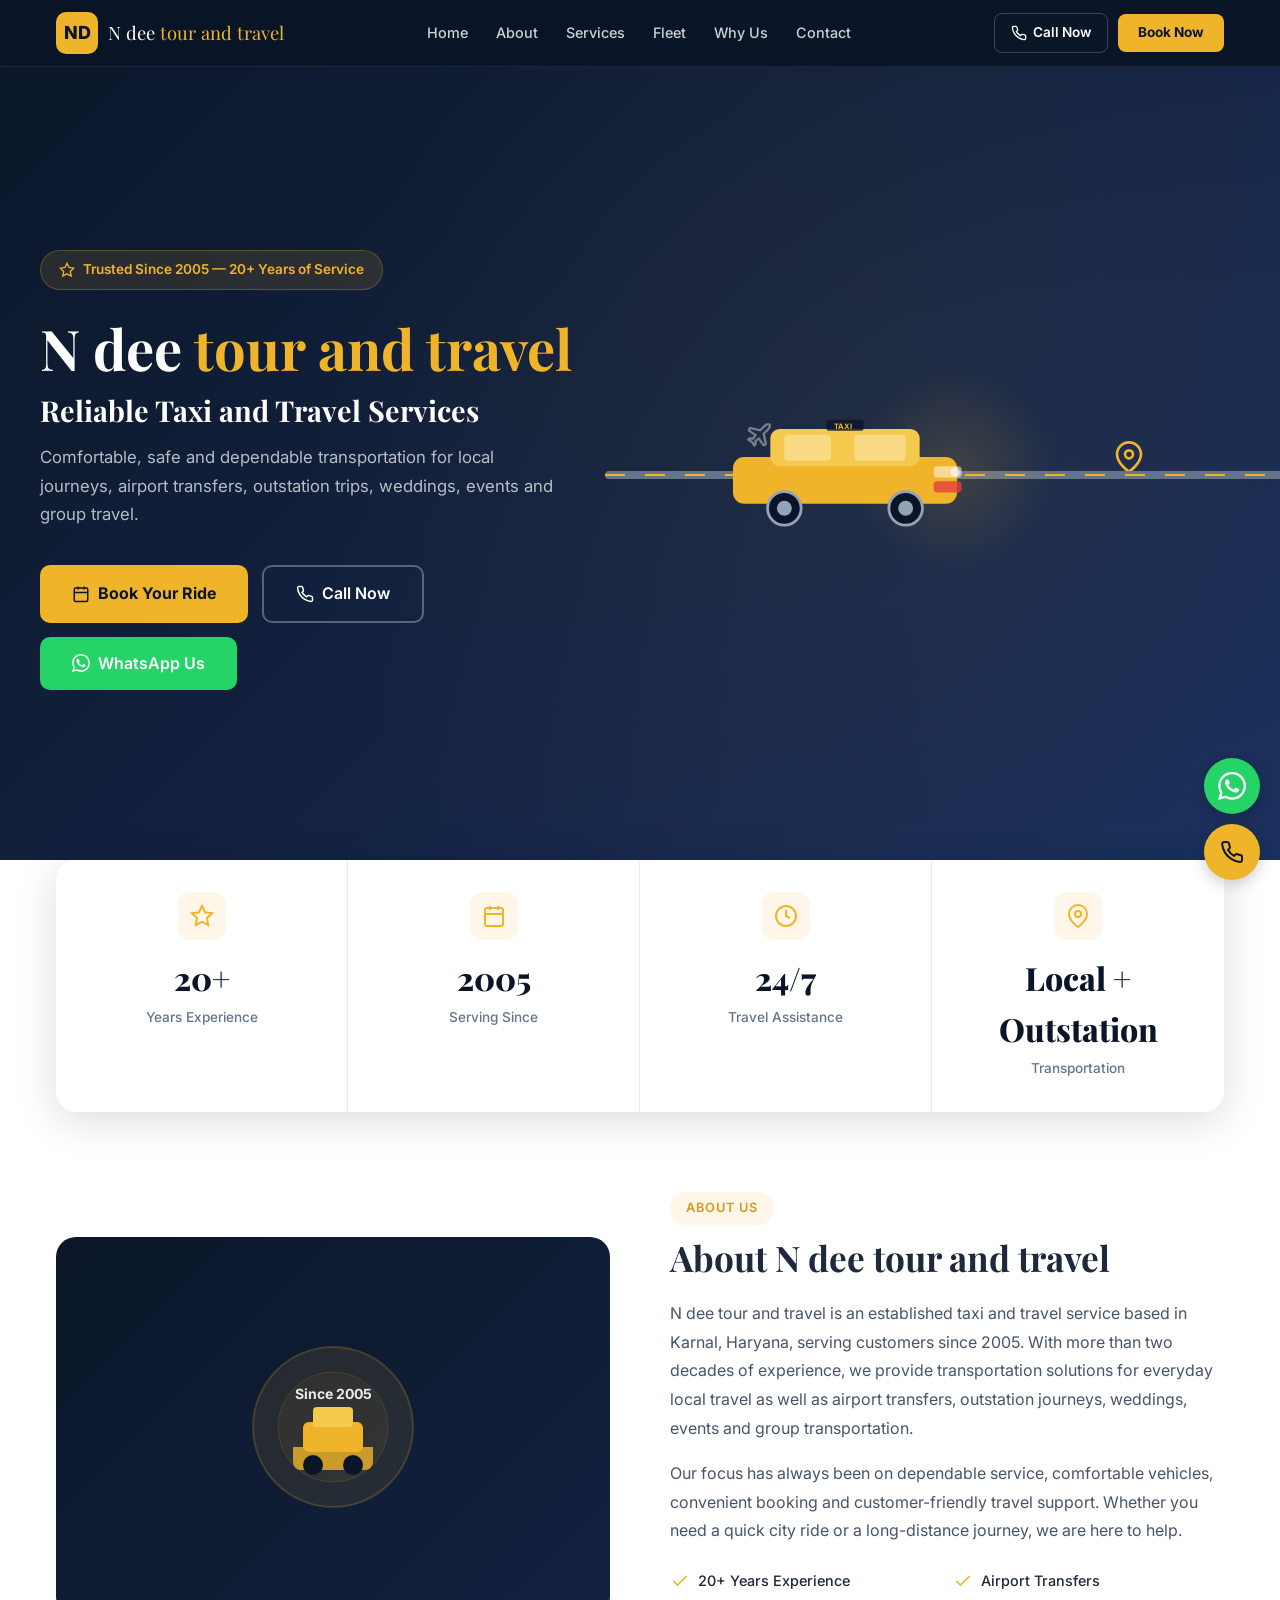
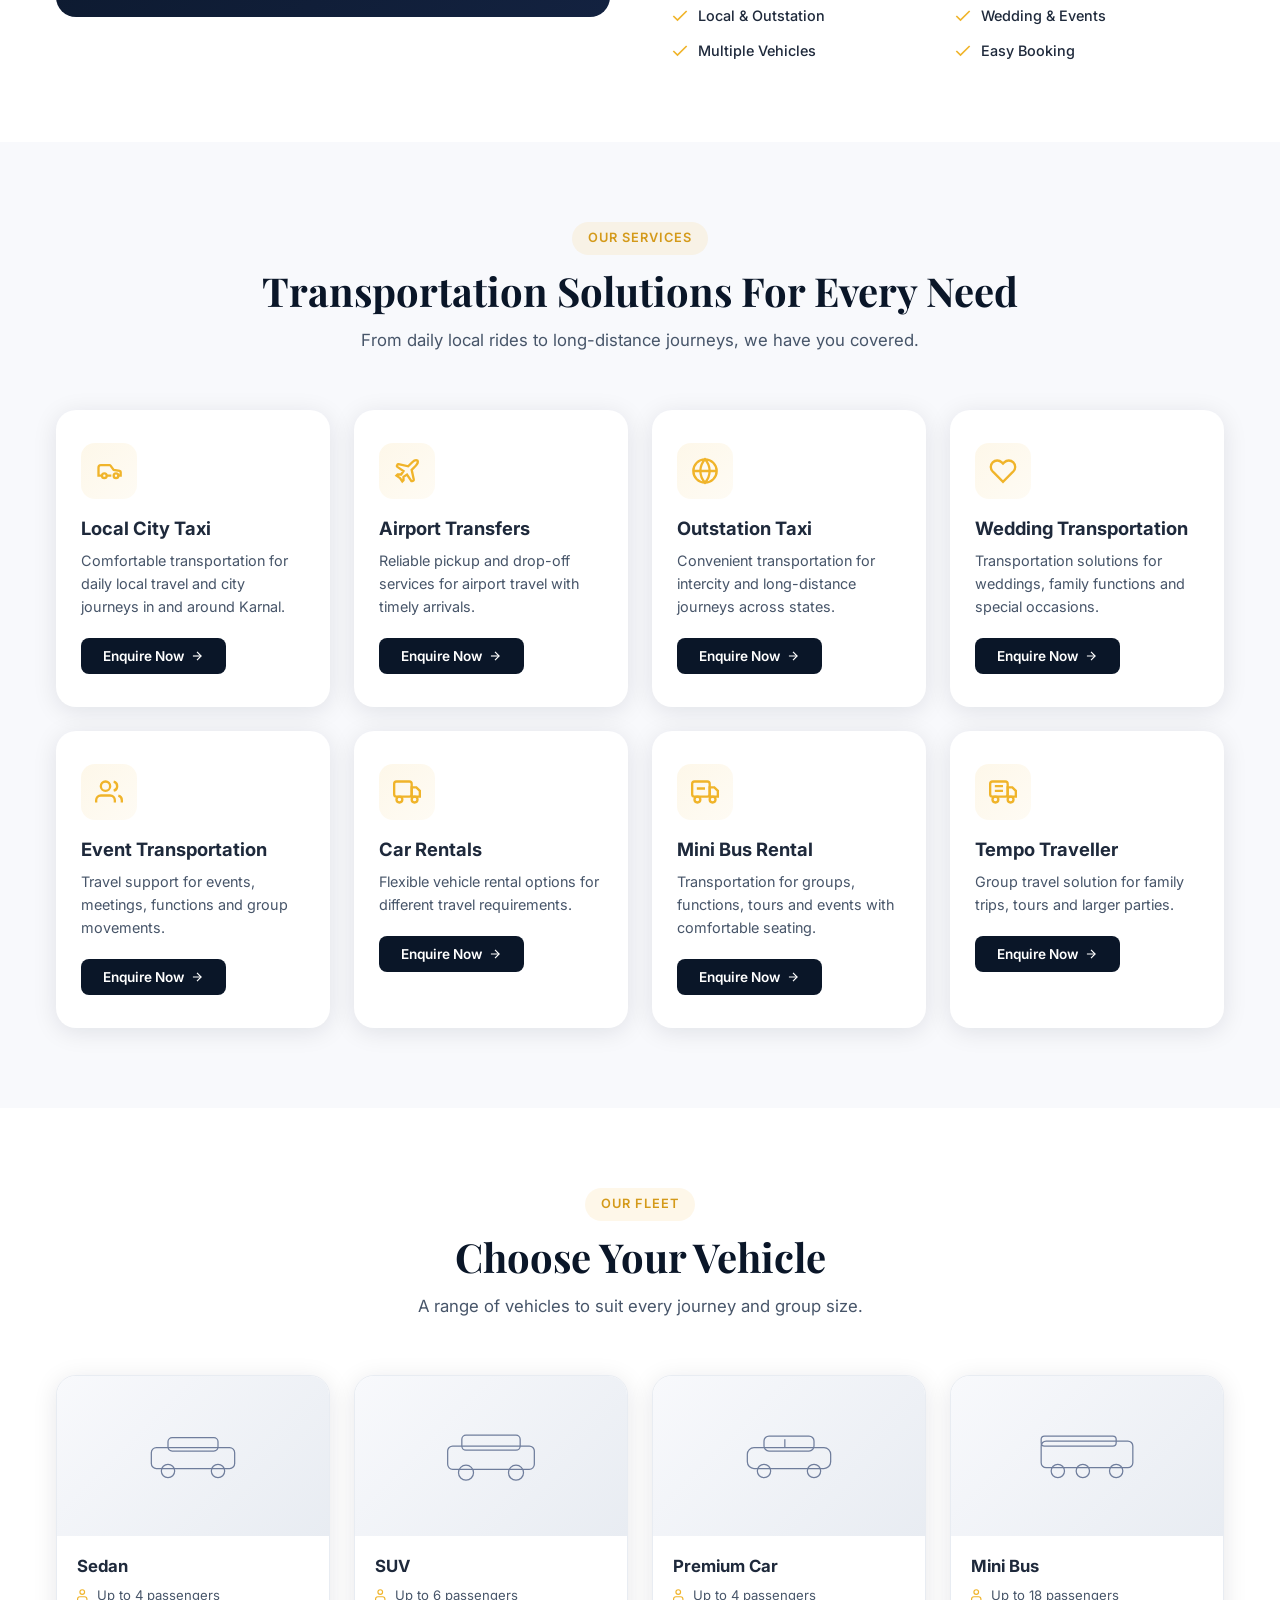
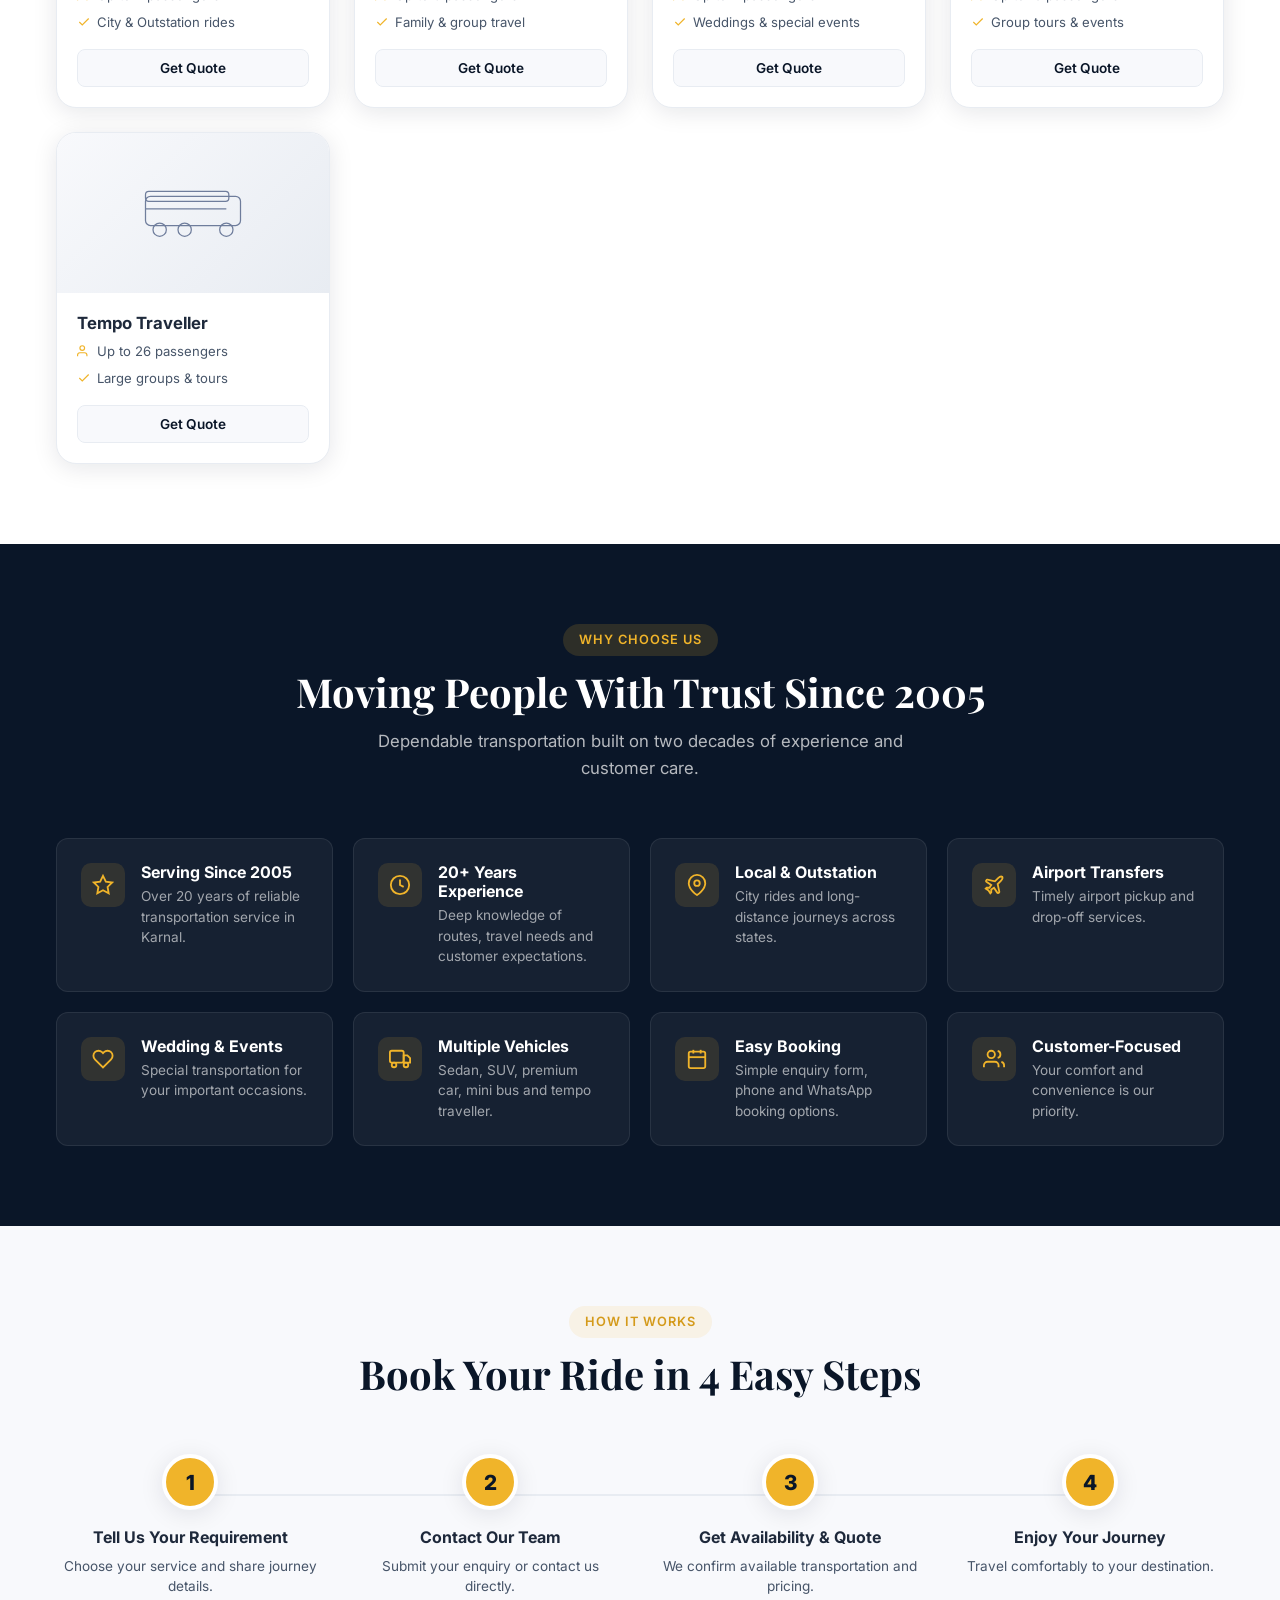
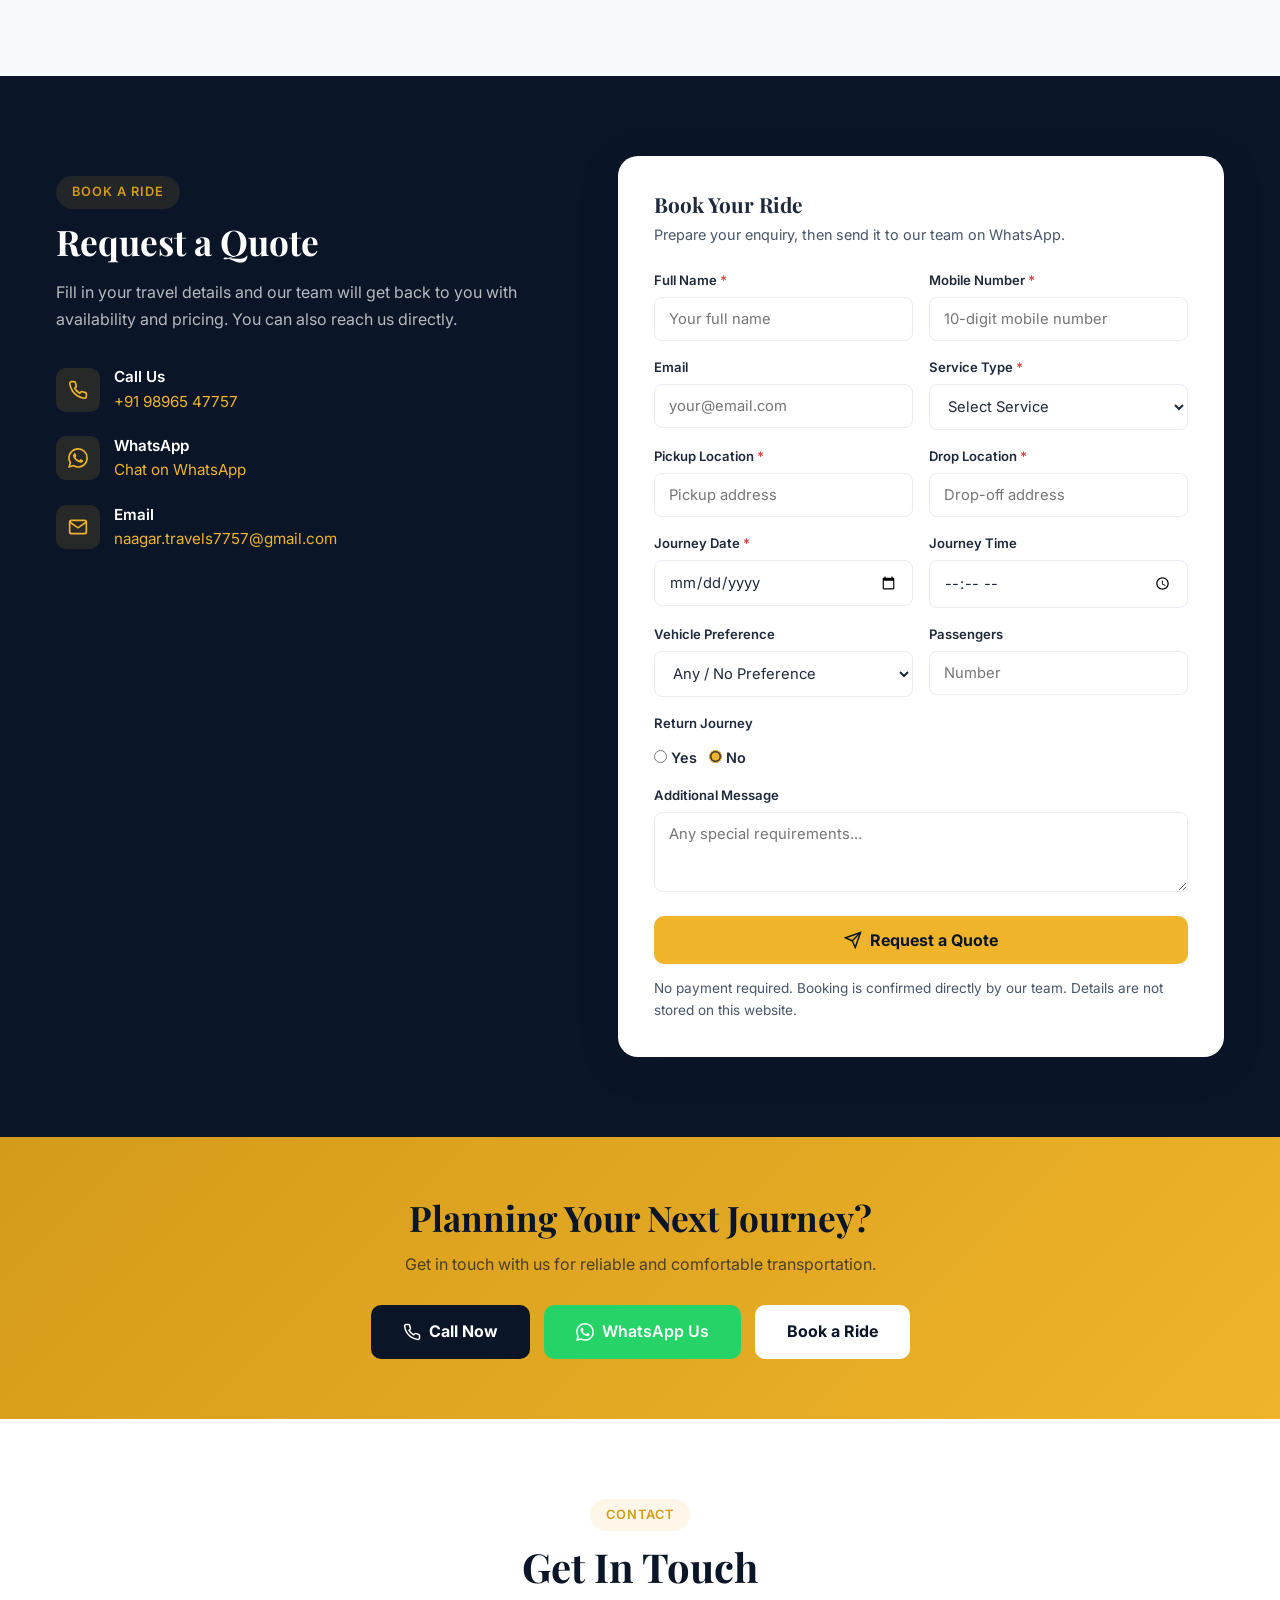
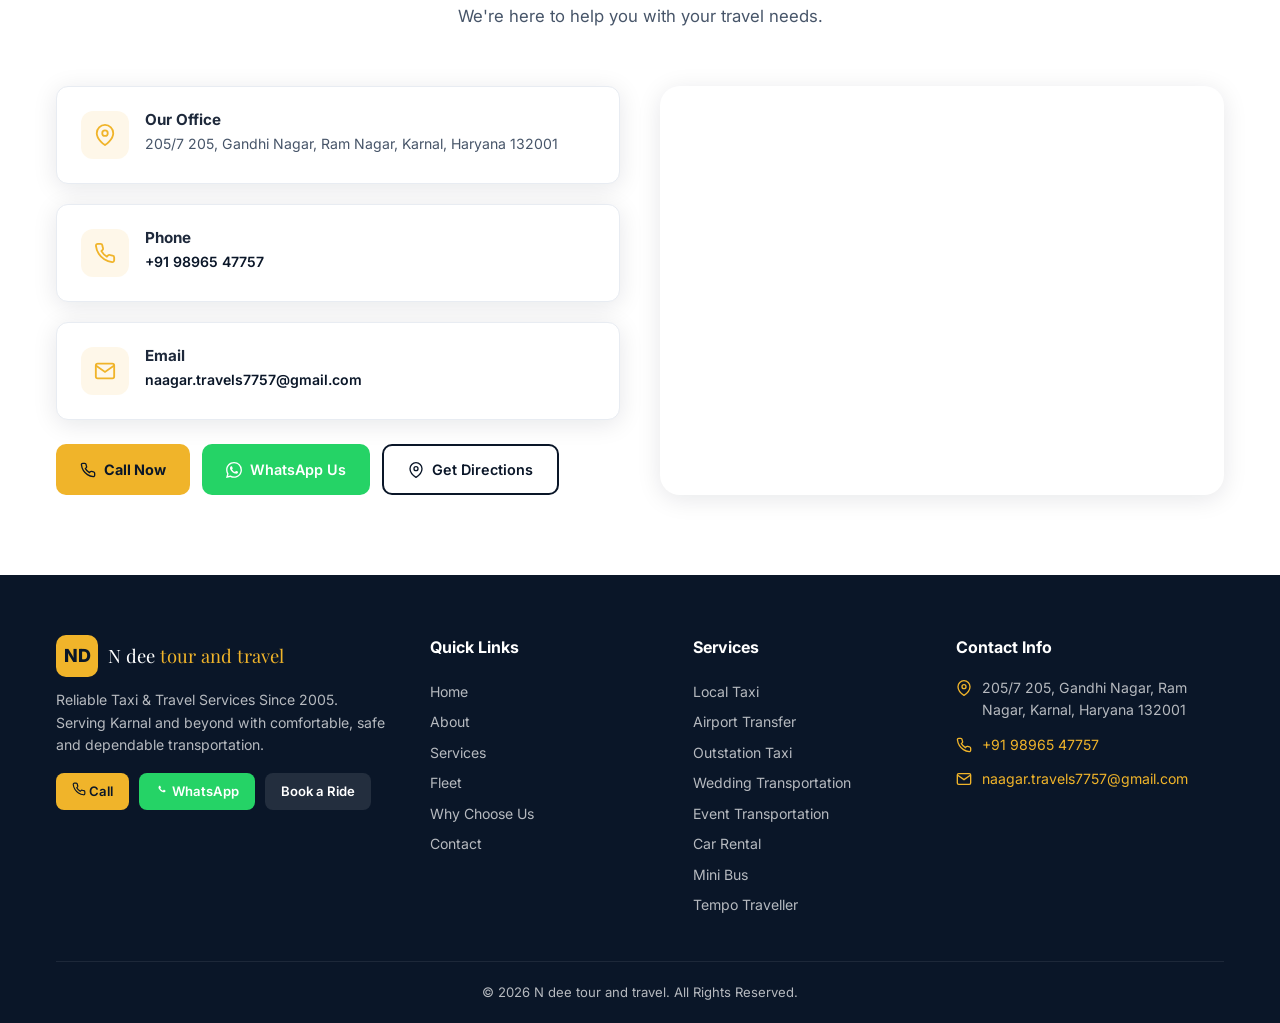
==== commit e390e826: "Update index.html" ====
--- a/website/index.html
+++ b/website/index.html
@@ -6,25 +6,26 @@
 <title>N dee tour and travel | Reliable Taxi & Travel Services in Karnal Since 2005</title>
 <meta name="description" content="N dee tour and travel – 20+ years of trusted taxi & travel services in Karnal, Haryana. Local taxi, airport transfers, outstation trips, wedding transportation, car rental, mini bus & tempo traveller. Call +91-9896547757.">
 <meta name="keywords" content="Taxi Service in Karnal, Taxi in Karnal, Car Rental in Karnal, Airport Taxi Karnal, Outstation Taxi Karnal, Tempo Traveller Karnal, Mini Bus Rental Karnal, Wedding Transportation Karnal, N dee tour and travel">
-<link rel="canonical" href="https://www.ndeetourandtravel.com/">
+<link rel="canonical" href="https://www.ndtourandtravel.in/">
 <meta property="og:title" content="N dee tour and travel | Taxi & Travel Services in Karnal Since 2005">
 <meta property="og:description" content="Trusted taxi and travel services in Karnal since 2005. Local taxi, airport transfers, outstation, wedding transportation & more. Call +91-9896547757.">
 <meta property="og:type" content="website">
-<meta property="og:url" content="https://www.ndeetourandtravel.com/">
+<meta property="og:url" content="https://www.ndtourandtravel.in/">
 <meta property="og:locale" content="en_IN">
 <meta name="robots" content="index, follow">
 <meta name="theme-color" content="#0a1628">
 <link rel="preconnect" href="https://fonts.googleapis.com">
 <link rel="preconnect" href="https://fonts.gstatic.com" crossorigin>
 <link href="https://fonts.googleapis.com/css2?family=Inter:wght@400;500;600;700;800&family=Playfair+Display:wght@700&display=swap" rel="stylesheet">
+
 <script type="application/ld+json">
 {
   "@context": "https://schema.org",
   "@type": "LocalBusiness",
   "name": "N dee tour and travel",
-  "description": "Trusted taxi and travel service in Karnal, Haryana since 2005. Local taxi, airport transfers, outstation trips, wedding transportation, car rental, mini bus and tempo traveller services.",
-  "url": "https://www.ndeetourandtravel.com",
-  "telephone": "+91-9896547757",
+  "description": "Taxi and travel services in Karnal, Haryana. Local taxi, airport transfers, outstation trips, wedding transportation and car rental.",
+  "url": "https://www.ndtourandtravel.in/",
+  "telephone": "+919896547757",
   "email": "naagar.travels7757@gmail.com",
   "foundingDate": "2005",
   "address": {
@@ -35,18 +36,13 @@
     "postalCode": "132001",
     "addressCountry": "IN"
   },
-  "geo": {
-    "@type": "GeoCoordinates",
-    "latitude": "29.6857",
-    "longitude": "76.9905"
-  },
   "areaServed": {
     "@type": "City",
     "name": "Karnal"
-  },
-  "serviceType": ["Taxi Service", "Travel & Transportation", "Car Rental", "Airport Transfer", "Outstation Taxi", "Event Transportation"]
+  }
 }
 </script>
+
 <style>
 *,*::before,*::after{margin:0;padding:0;box-sizing:border-box}
 :root{
@@ -697,7 +693,7 @@
 <p>Fill in your travel details and our team will get back to you with availability and pricing. You can also reach us directly.</p>
 <div class="booking-contact-item">
 <div class="bci-icon"><svg viewBox="0 0 24 24" fill="none" stroke="currentColor" stroke-width="2"><path d="M22 16.92v3a2 2 0 01-2.18 2 19.79 19.79 0 01-8.63-3.07 19.5 19.5 0 01-6-6 19.79 19.79 0 01-3.07-8.67A2 2 0 014.11 2h3a2 2 0 012 1.72c.127.96.361 1.903.7 2.81a2 2 0 01-.45 2.11L8.09 9.91a16 16 0 006 6l1.27-1.27a2 2 0 012.11-.45c.907.339 1.85.573 2.81.7A2 2 0 0122 16.92z"/></svg></div>
-<div class="bci-text"><strong>Call Us</strong><a href="tel:+919896547757" style="color:var(--gold)">+91-9896547757</a></div>
+<div class="bci-text"><strong>Call Us</strong><a href="tel:+919896547757" style="color:var(--gold)">+91 98965 47757</a></div>
 </div>
 <div class="booking-contact-item">
 <div class="bci-icon"><svg viewBox="0 0 24 24" fill="currentColor" style="color:var(--gold)"><path d="M17.472 14.382c-.297-.149-1.758-.867-2.03-.967-.273-.099-.471-.148-.67.15-.197.297-.767.966-.94 1.164-.173.199-.347.223-.644.075-.297-.15-1.255-.463-2.39-1.475-.883-.788-1.48-1.761-1.653-2.059-.173-.297-.018-.458.13-.606.134-.133.298-.347.446-.52.149-.174.198-.298.298-.497.099-.198.05-.371-.025-.52-.075-.149-.669-1.612-.916-2.207-.242-.579-.487-.5-.669-.51-.173-.008-.371-.01-.57-.01-.198 0-.52.074-.792.372-.272.297-1.04 1.016-1.04 2.479 0 1.462 1.065 2.875 1.213 3.074.149.198 2.096 3.2 5.077 4.487.709.306 1.262.489 1.694.625.712.227 1.36.195 1.871.118.571-.085 1.758-.719 2.006-1.413.248-.694.248-1.289.173-1.413-.074-.124-.272-.198-.57-.347m-5.421 7.403h-.004a9.87 9.87 0 01-5.031-1.378l-.361-.214-3.741.982.998-3.648-.235-.374a9.86 9.86 0 01-1.51-5.26c.001-5.45 4.436-9.884 9.888-9.884 2.64 0 5.122 1.03 6.988 2.898a9.825 9.825 0 012.893 6.994c-.003 5.45-4.437 9.884-9.885 9.884m8.413-18.297A11.815 11.815 0 0012.05 0C5.495 0 .16 5.335.157 11.892c0 2.096.547 4.142 1.588 5.945L.057 24l6.305-1.654a11.882 11.882 0 005.683 1.448h.005c6.554 0 11.89-5.335 11.893-11.893a11.821 11.821 0 00-3.48-8.413z"/></svg></div>
@@ -847,7 +843,7 @@
 </div>
 <div class="contact-card">
 <div class="cc-icon"><svg viewBox="0 0 24 24" fill="none" stroke="currentColor" stroke-width="2"><path d="M22 16.92v3a2 2 0 01-2.18 2 19.79 19.79 0 01-8.63-3.07 19.5 19.5 0 01-6-6 19.79 19.79 0 01-3.07-8.67A2 2 0 014.11 2h3a2 2 0 012 1.72c.127.96.361 1.903.7 2.81a2 2 0 01-.45 2.11L8.09 9.91a16 16 0 006 6l1.27-1.27a2 2 0 012.11-.45c.907.339 1.85.573 2.81.7A2 2 0 0122 16.92z"/></svg></div>
-<div><h3>Phone</h3><p><a href="tel:+919896547757">+91-9896547757</a></p></div>
+<div><h3>Phone</h3><p><a href="tel:+919896547757">+91 98965 47757</a></p></div>
 </div>
 <div class="contact-card">
 <div class="cc-icon"><svg viewBox="0 0 24 24" fill="none" stroke="currentColor" stroke-width="2"><path d="M4 4h16c1.1 0 2 .9 2 2v12c0 1.1-.9 2-2 2H4c-1.1 0-2-.9-2-2V6c0-1.1.9-2 2-2z"/><polyline points="22,6 12,13 2,6"/></svg></div>
@@ -906,7 +902,7 @@
 <div>
 <h4>Contact Info</h4>
 <div class="footer-contact-item"><svg viewBox="0 0 24 24" fill="none" stroke="currentColor" stroke-width="2"><path d="M21 10c0 7-9 13-9 13s-9-6-9-13a9 9 0 0118 0z"/><circle cx="12" cy="10" r="3"/></svg> <span data-business-address>205/7 205, Gandhi Nagar, Ram Nagar, Karnal, Haryana 132001</span></div>
-<div class="footer-contact-item"><svg viewBox="0 0 24 24" fill="none" stroke="currentColor" stroke-width="2"><path d="M22 16.92v3a2 2 0 01-2.18 2 19.79 19.79 0 01-8.63-3.07 19.5 19.5 0 01-6-6 19.79 19.79 0 01-3.07-8.67A2 2 0 014.11 2h3a2 2 0 012 1.72c.127.96.361 1.903.7 2.81a2 2 0 01-.45 2.11L8.09 9.91a16 16 0 006 6l1.27-1.27a2 2 0 012.11-.45c.907.339 1.85.573 2.81.7A2 2 0 0122 16.92z"/></svg> <a href="tel:+919896547757" style="color:var(--gold)">+91-9896547757</a></div>
+<div class="footer-contact-item"><svg viewBox="0 0 24 24" fill="none" stroke="currentColor" stroke-width="2"><path d="M22 16.92v3a2 2 0 01-2.18 2 19.79 19.79 0 01-8.63-3.07 19.5 19.5 0 01-6-6 19.79 19.79 0 01-3.07-8.67A2 2 0 014.11 2h3a2 2 0 012 1.72c.127.96.361 1.903.7 2.81a2 2 0 01-.45 2.11L8.09 9.91a16 16 0 006 6l1.27-1.27a2 2 0 012.11-.45c.907.339 1.85.573 2.81.7A2 2 0 0122 16.92z"/></svg> <a href="tel:+919896547757" style="color:var(--gold)">+91 98965 47757</a></div>
 <div class="footer-contact-item"><svg viewBox="0 0 24 24" fill="none" stroke="currentColor" stroke-width="2"><path d="M4 4h16c1.1 0 2 .9 2 2v12c0 1.1-.9 2-2 2H4c-1.1 0-2-.9-2-2V6c0-1.1.9-2 2-2z"/><polyline points="22,6 12,13 2,6"/></svg> <a href="mailto:naagar.travels7757@gmail.com" style="color:var(--gold)">naagar.travels7757@gmail.com</a></div>
 </div>
 </div>
@@ -940,7 +936,7 @@
 
 // Set min date for journey date
 document.addEventListener('DOMContentLoaded',function(){
-var today=journeyToday();
+var today = new Date().toISOString().split('T')[0];
 document.getElementById('jdate').setAttribute('min',today);
 
 // Scroll reveal
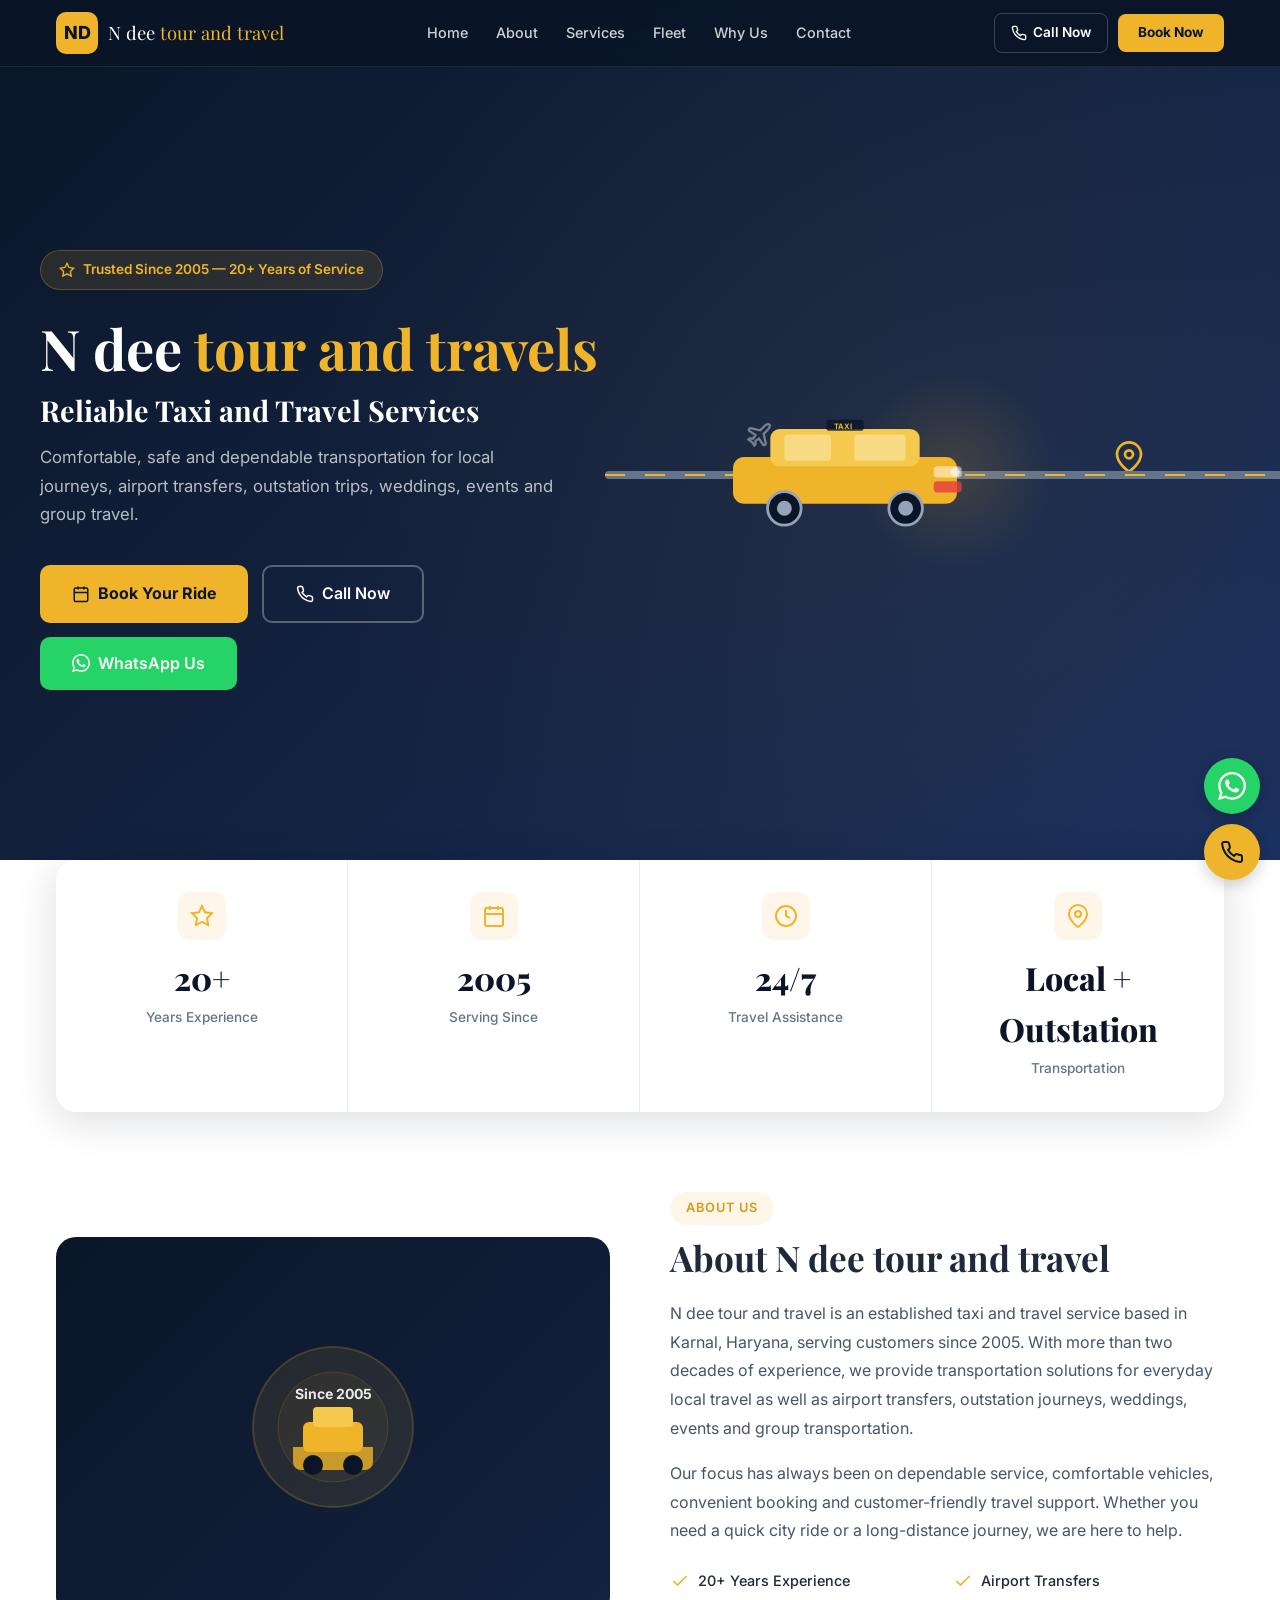
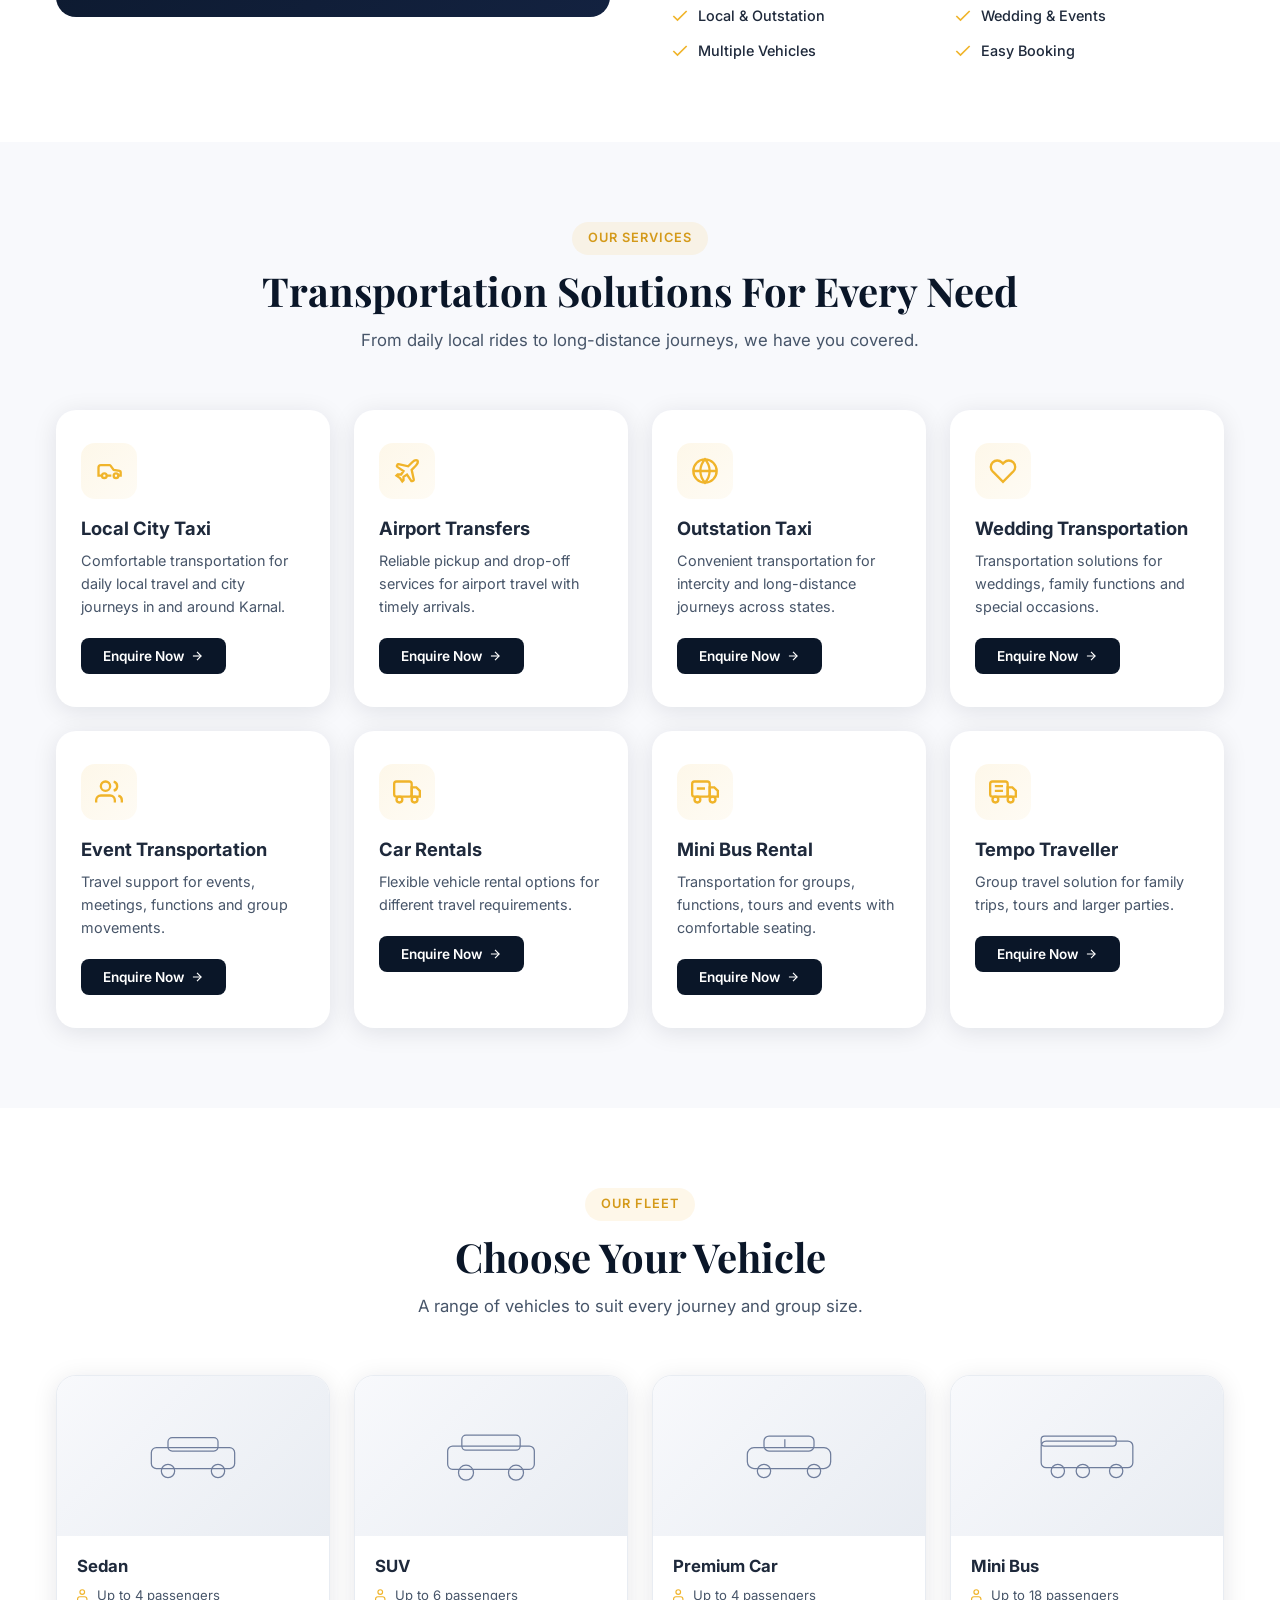
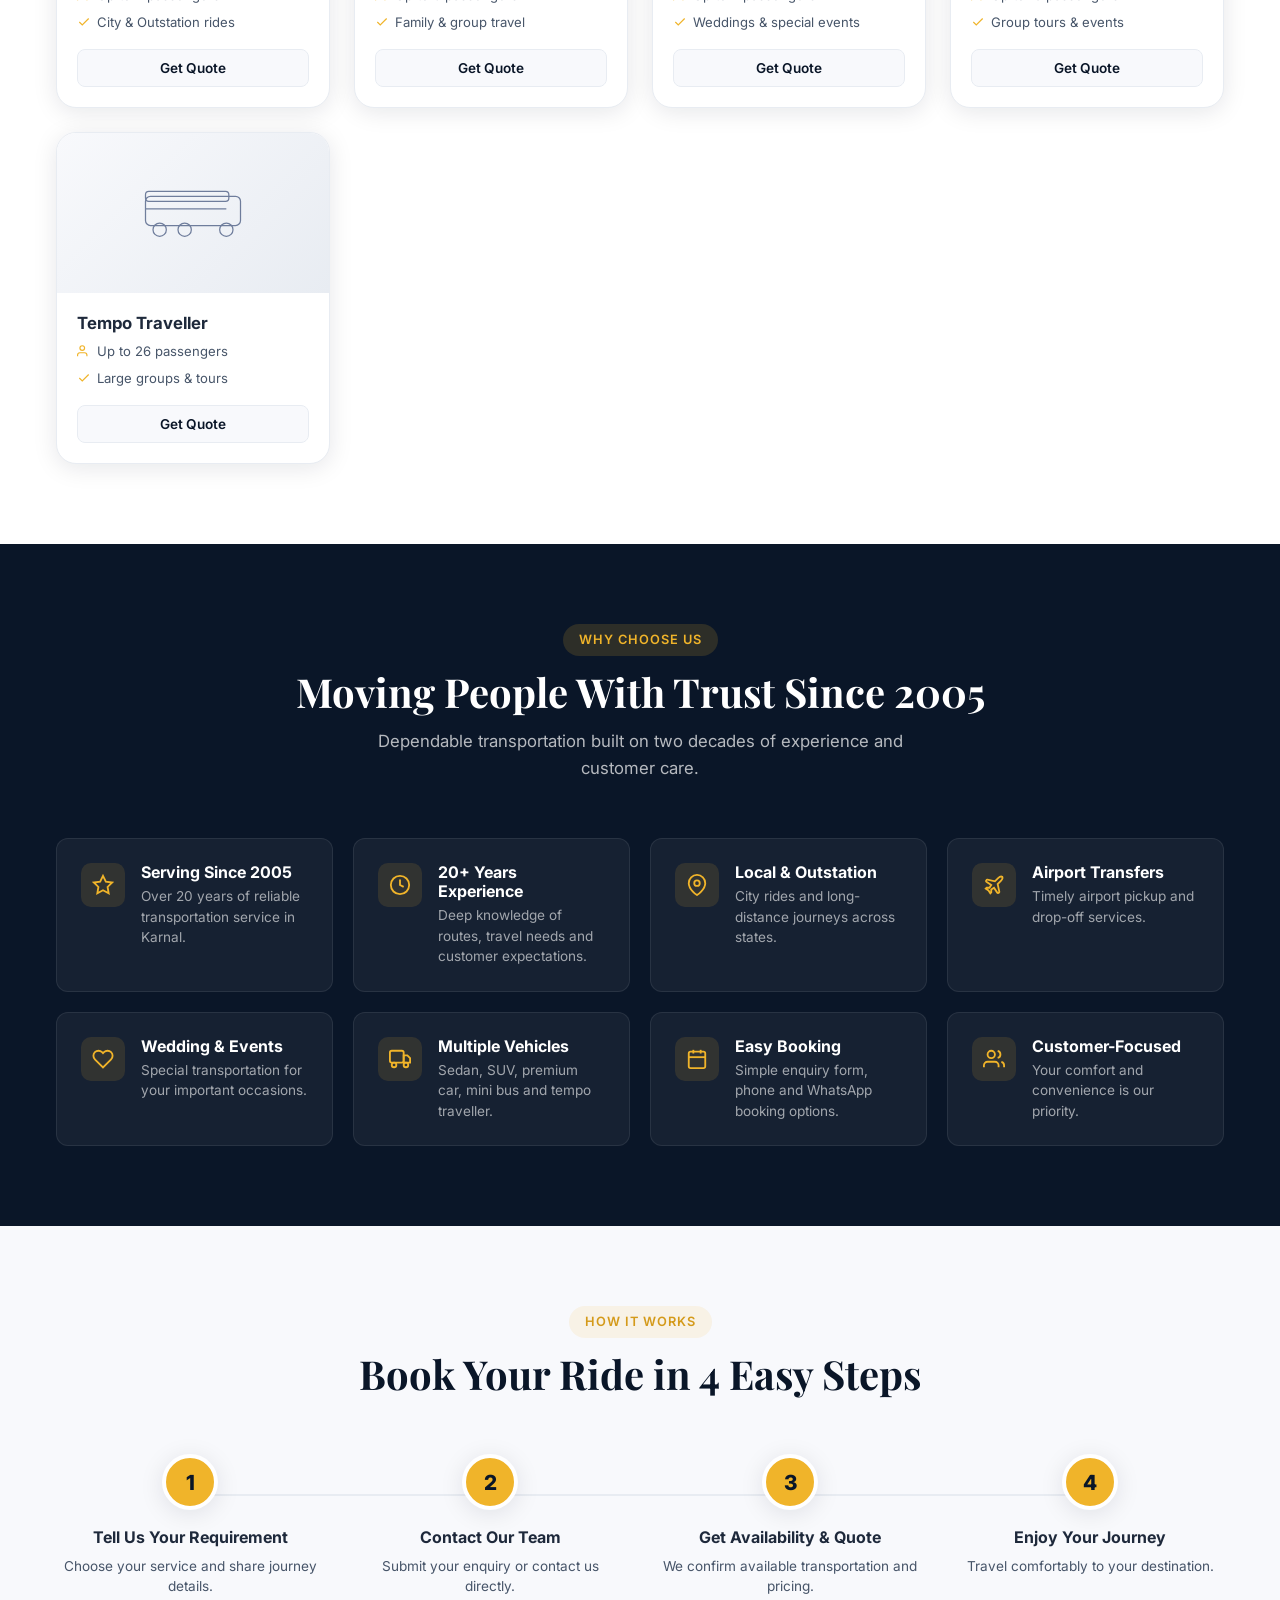
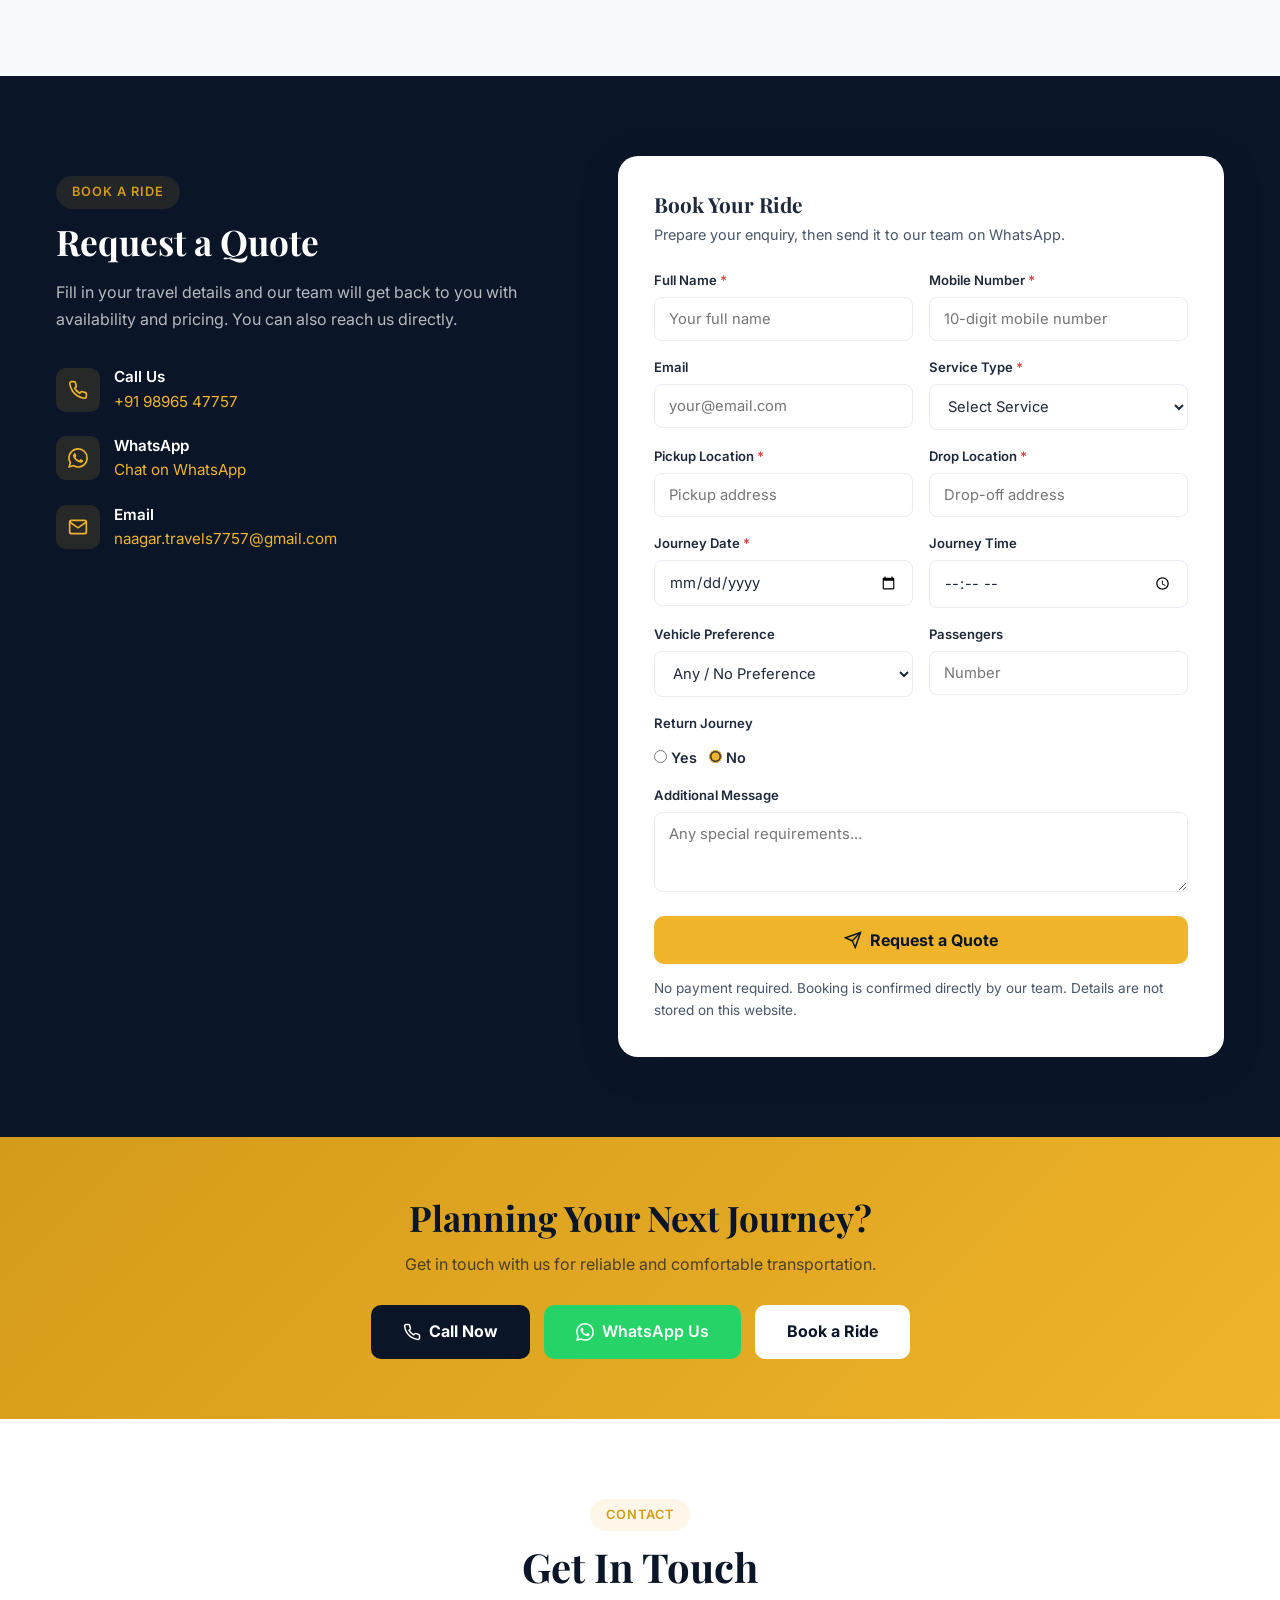
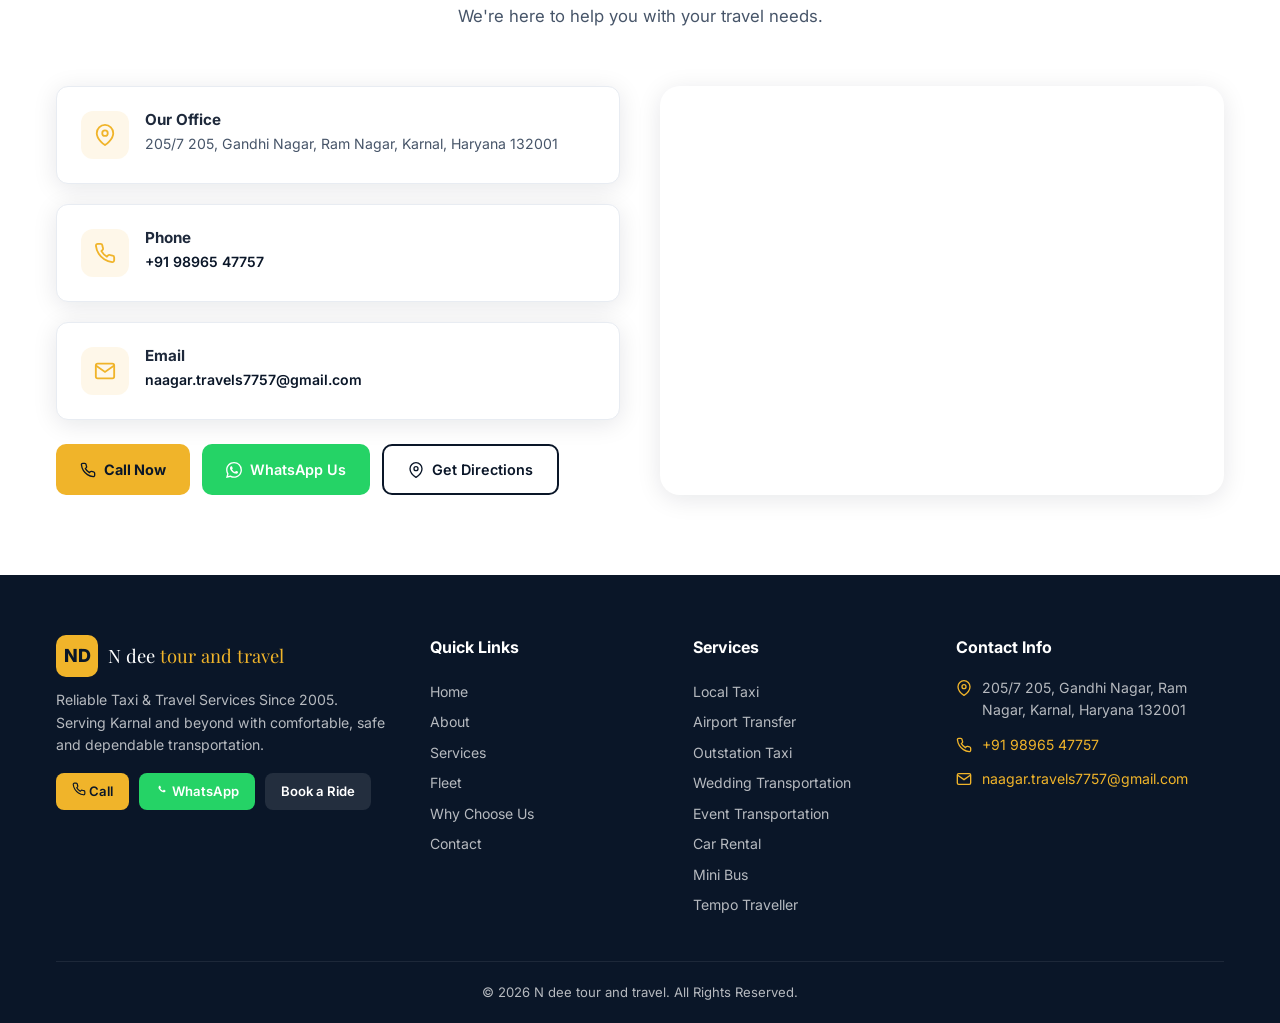
==== commit 0889432c: "Update index.html" ====
--- a/website/index.html
+++ b/website/index.html
@@ -387,7 +387,7 @@
 <svg viewBox="0 0 24 24" fill="none" stroke="currentColor" stroke-width="2"><path d="M12 2L15.09 8.26 22 9.27 17 14.14 18.18 21.02 12 17.77 5.82 21.02 7 14.14 2 9.27 8.91 8.26 12 2z"/></svg>
 Trusted Since 2005 — 20+ Years of Service
 </div>
-<h1>N dee <span>tour and travel</span></h1>
+<h1>N dee <span>tour and travels</span></h1>
 <h2 class="hero-subheading">Reliable Taxi and Travel Services</h2>
 <p class="hero-desc">Comfortable, safe and dependable transportation for local journeys, airport transfers, outstation trips, weddings, events and group travel.</p>
 <div class="hero-btns">
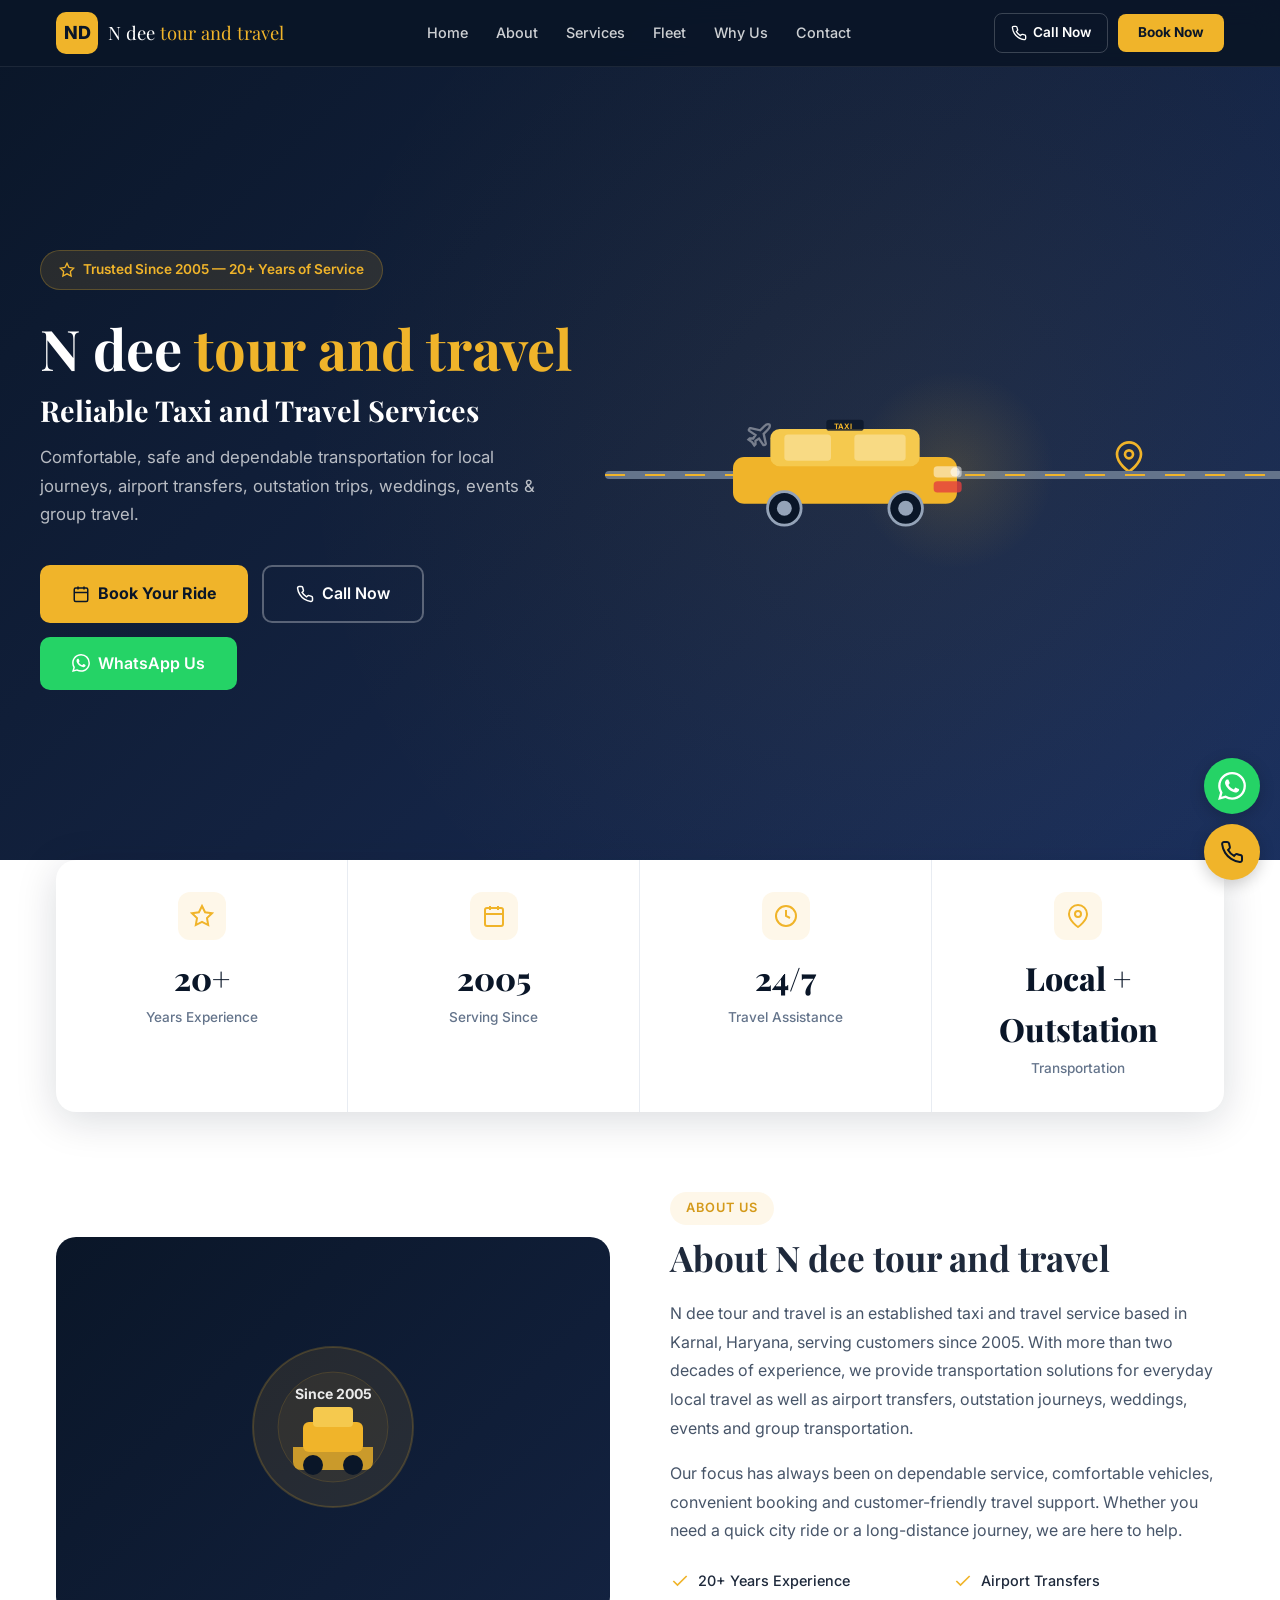
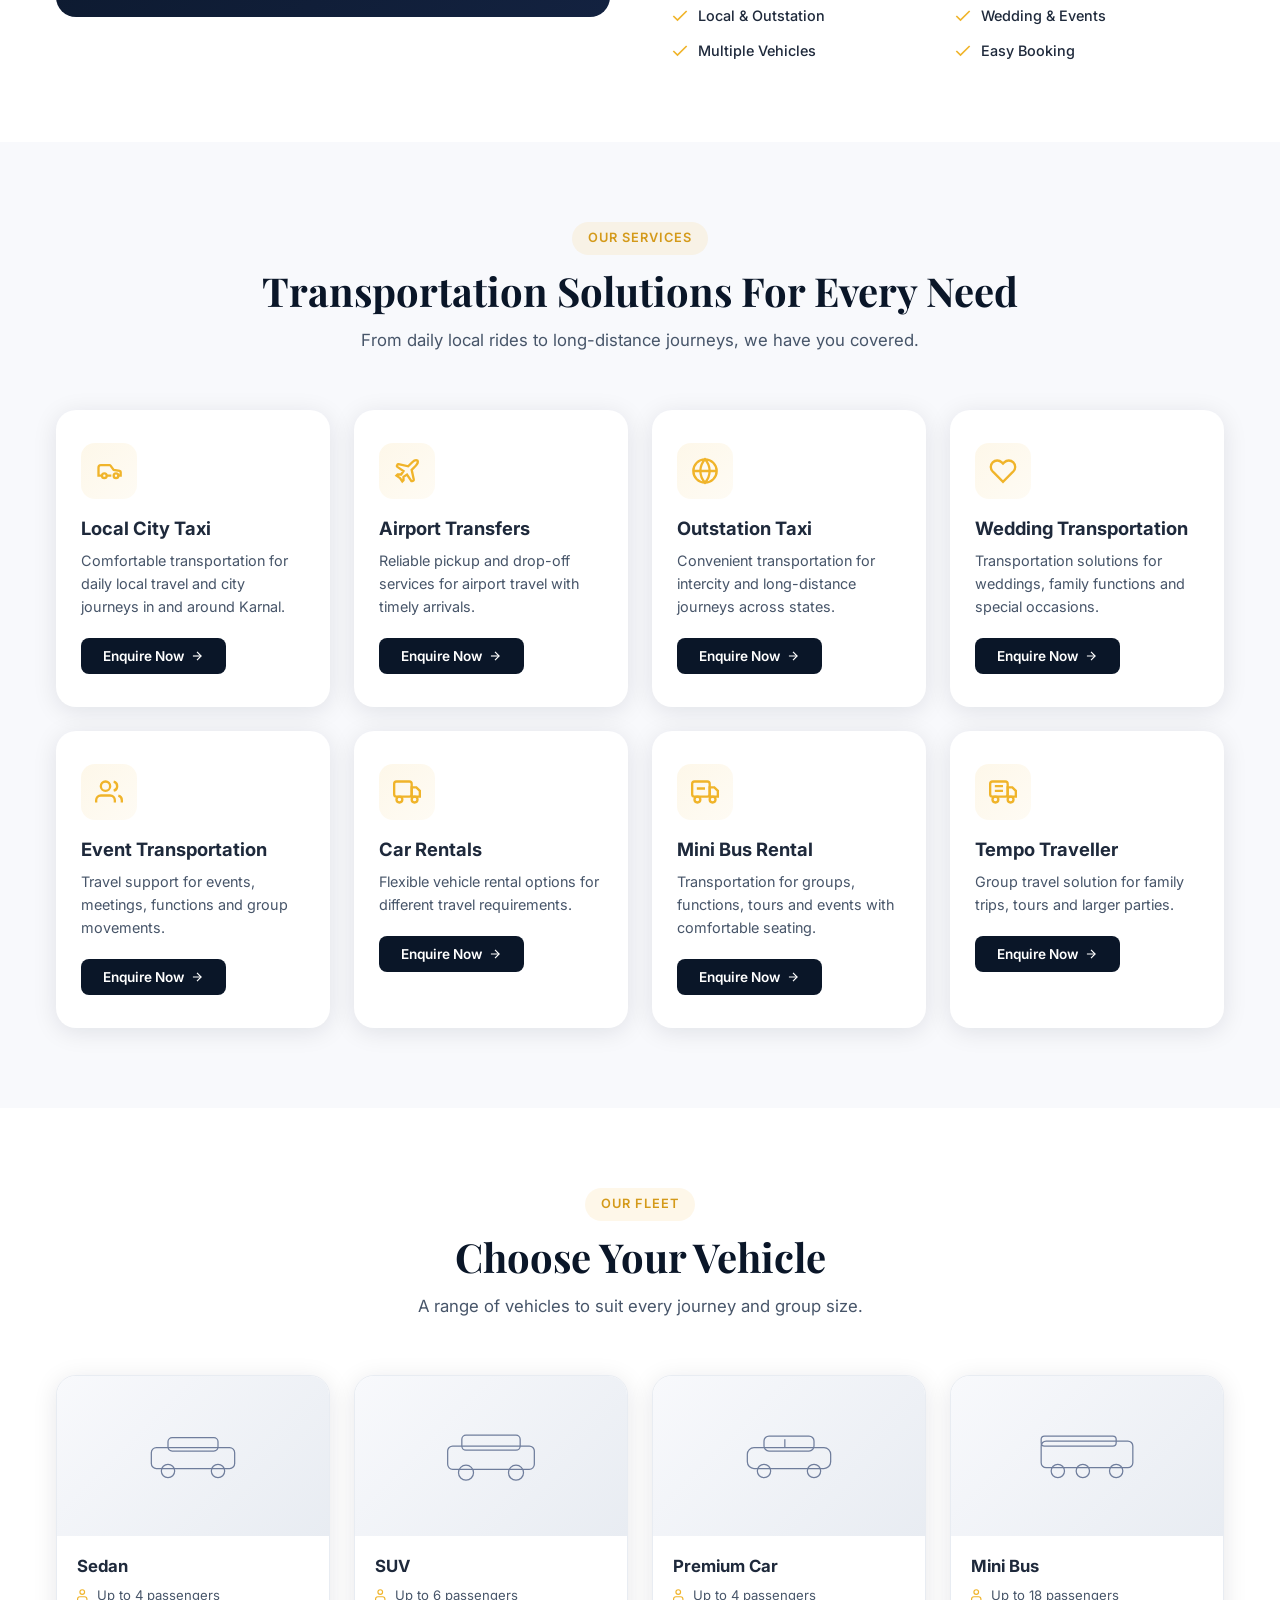
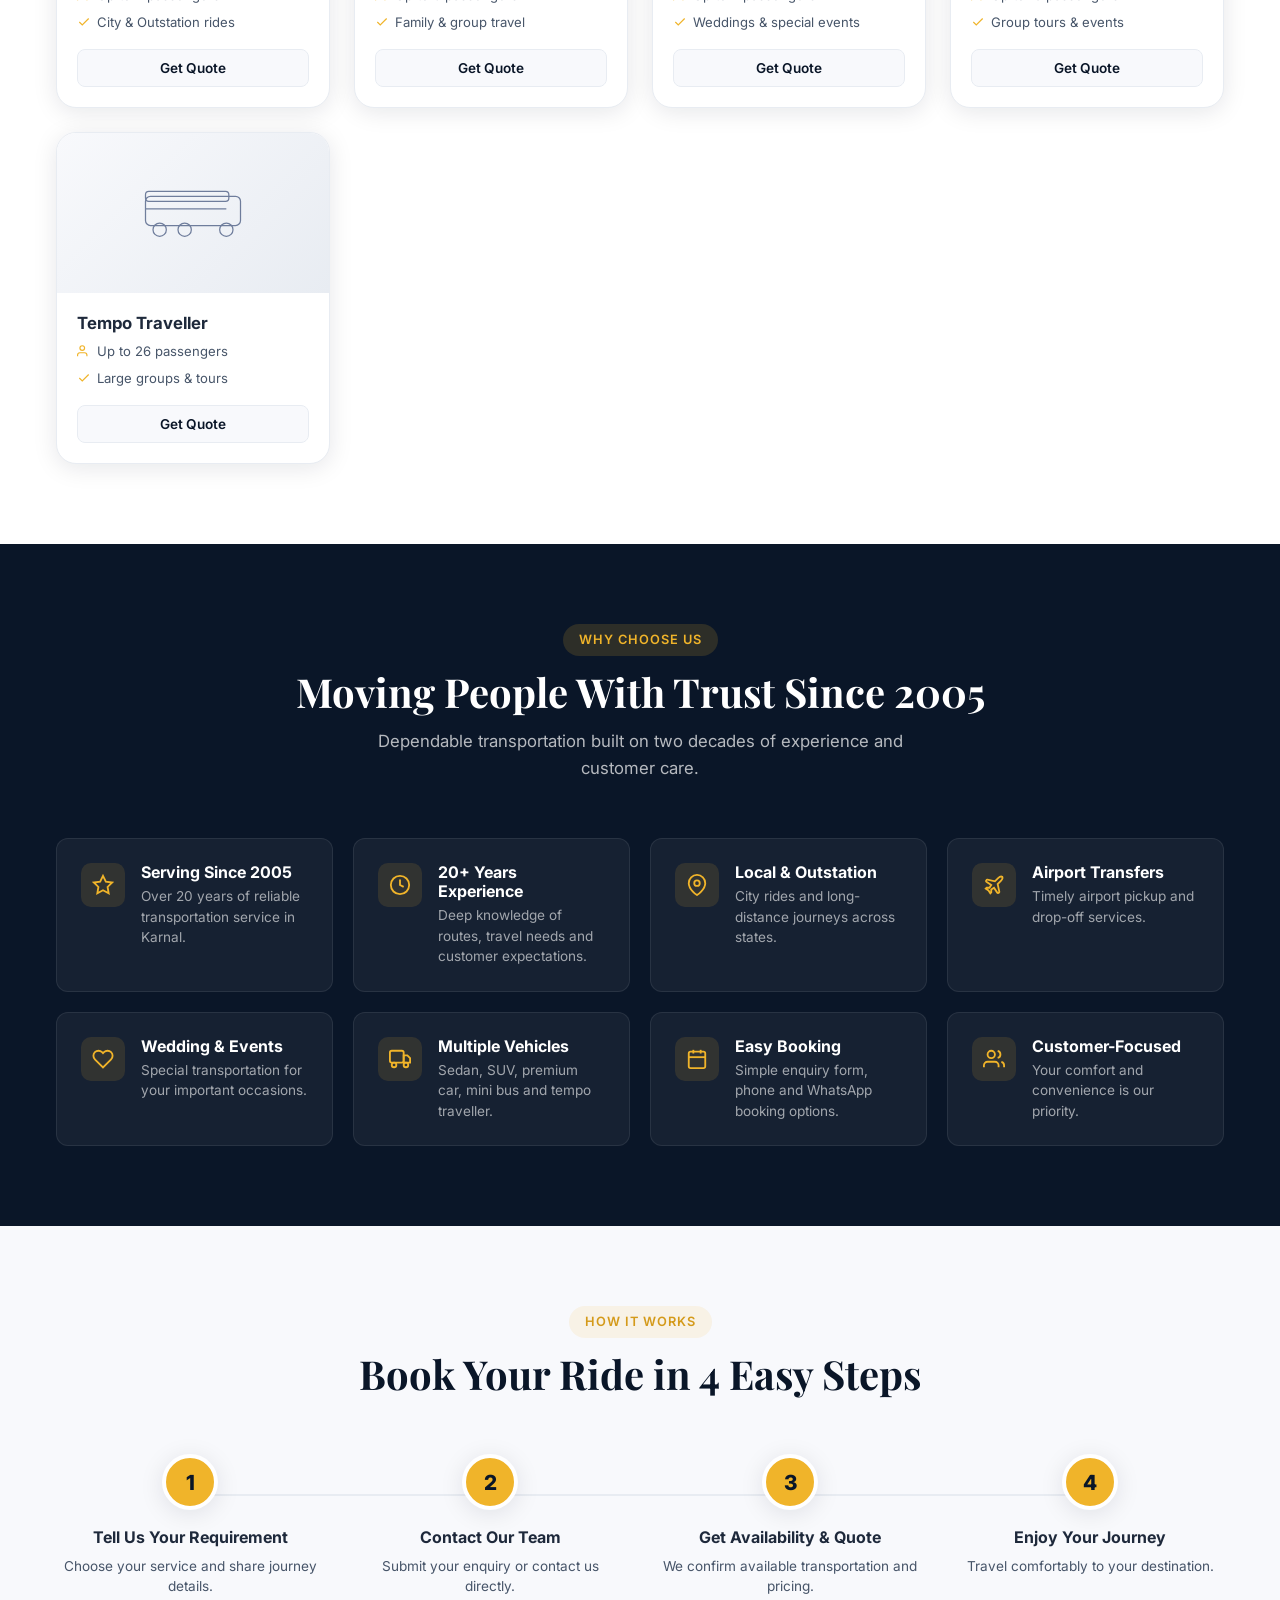
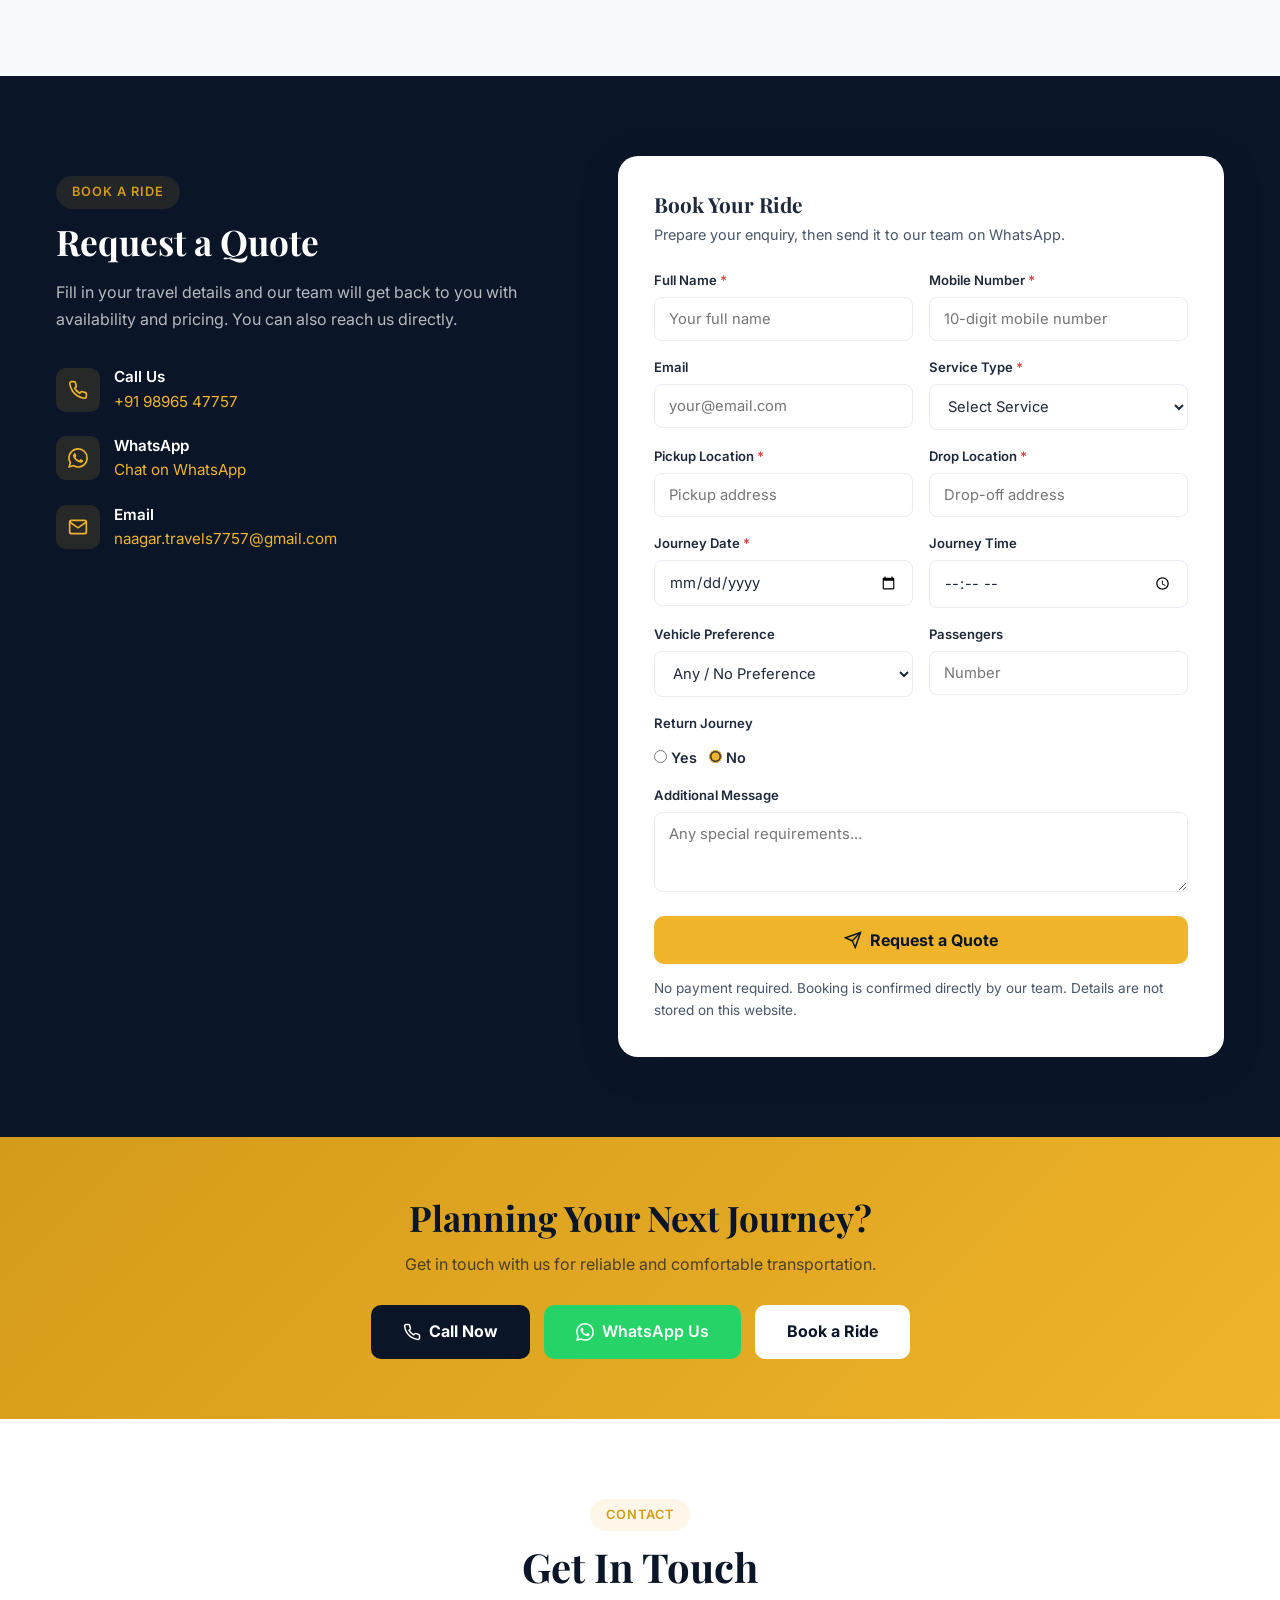
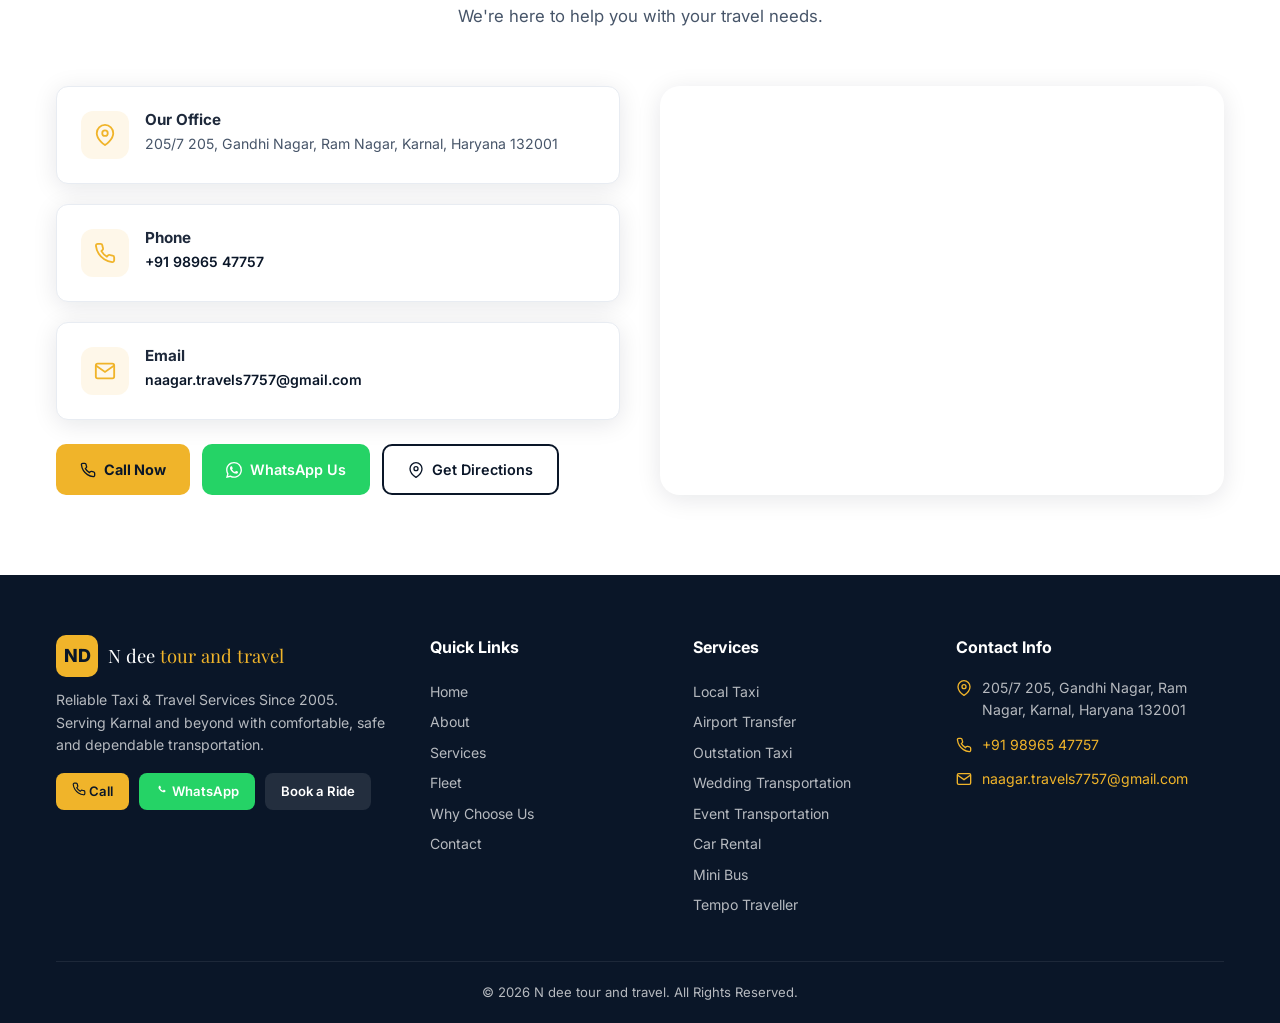
==== commit 65709a8a: "Update index.html" ====
--- a/website/index.html
+++ b/website/index.html
@@ -387,9 +387,9 @@
 <svg viewBox="0 0 24 24" fill="none" stroke="currentColor" stroke-width="2"><path d="M12 2L15.09 8.26 22 9.27 17 14.14 18.18 21.02 12 17.77 5.82 21.02 7 14.14 2 9.27 8.91 8.26 12 2z"/></svg>
 Trusted Since 2005 — 20+ Years of Service
 </div>
-<h1>N dee <span>tour and travels</span></h1>
+<h1>N dee <span>tour and travel</span></h1>
 <h2 class="hero-subheading">Reliable Taxi and Travel Services</h2>
-<p class="hero-desc">Comfortable, safe and dependable transportation for local journeys, airport transfers, outstation trips, weddings, events and group travel.</p>
+<p class="hero-desc">Comfortable, safe and dependable transportation for local journeys, airport transfers, outstation trips, weddings, events & group travel.</p>
 <div class="hero-btns">
 <a href="#booking" class="btn-primary"><svg width="18" height="18" viewBox="0 0 24 24" fill="none" stroke="currentColor" stroke-width="2"><rect x="3" y="4" width="18" height="18" rx="2" ry="2"/><line x1="16" y1="2" x2="16" y2="6"/><line x1="8" y1="2" x2="8" y2="6"/><line x1="3" y1="10" x2="21" y2="10"/></svg> Book Your Ride</a>
 <a href="tel:+919896547757" class="btn-secondary"><svg width="18" height="18" viewBox="0 0 24 24" fill="none" stroke="currentColor" stroke-width="2"><path d="M22 16.92v3a2 2 0 01-2.18 2 19.79 19.79 0 01-8.63-3.07 19.5 19.5 0 01-6-6 19.79 19.79 0 01-3.07-8.67A2 2 0 014.11 2h3a2 2 0 012 1.72c.127.96.361 1.903.7 2.81a2 2 0 01-.45 2.11L8.09 9.91a16 16 0 006 6l1.27-1.27a2 2 0 012.11-.45c.907.339 1.85.573 2.81.7A2 2 0 0122 16.92z"/></svg> Call Now</a>
